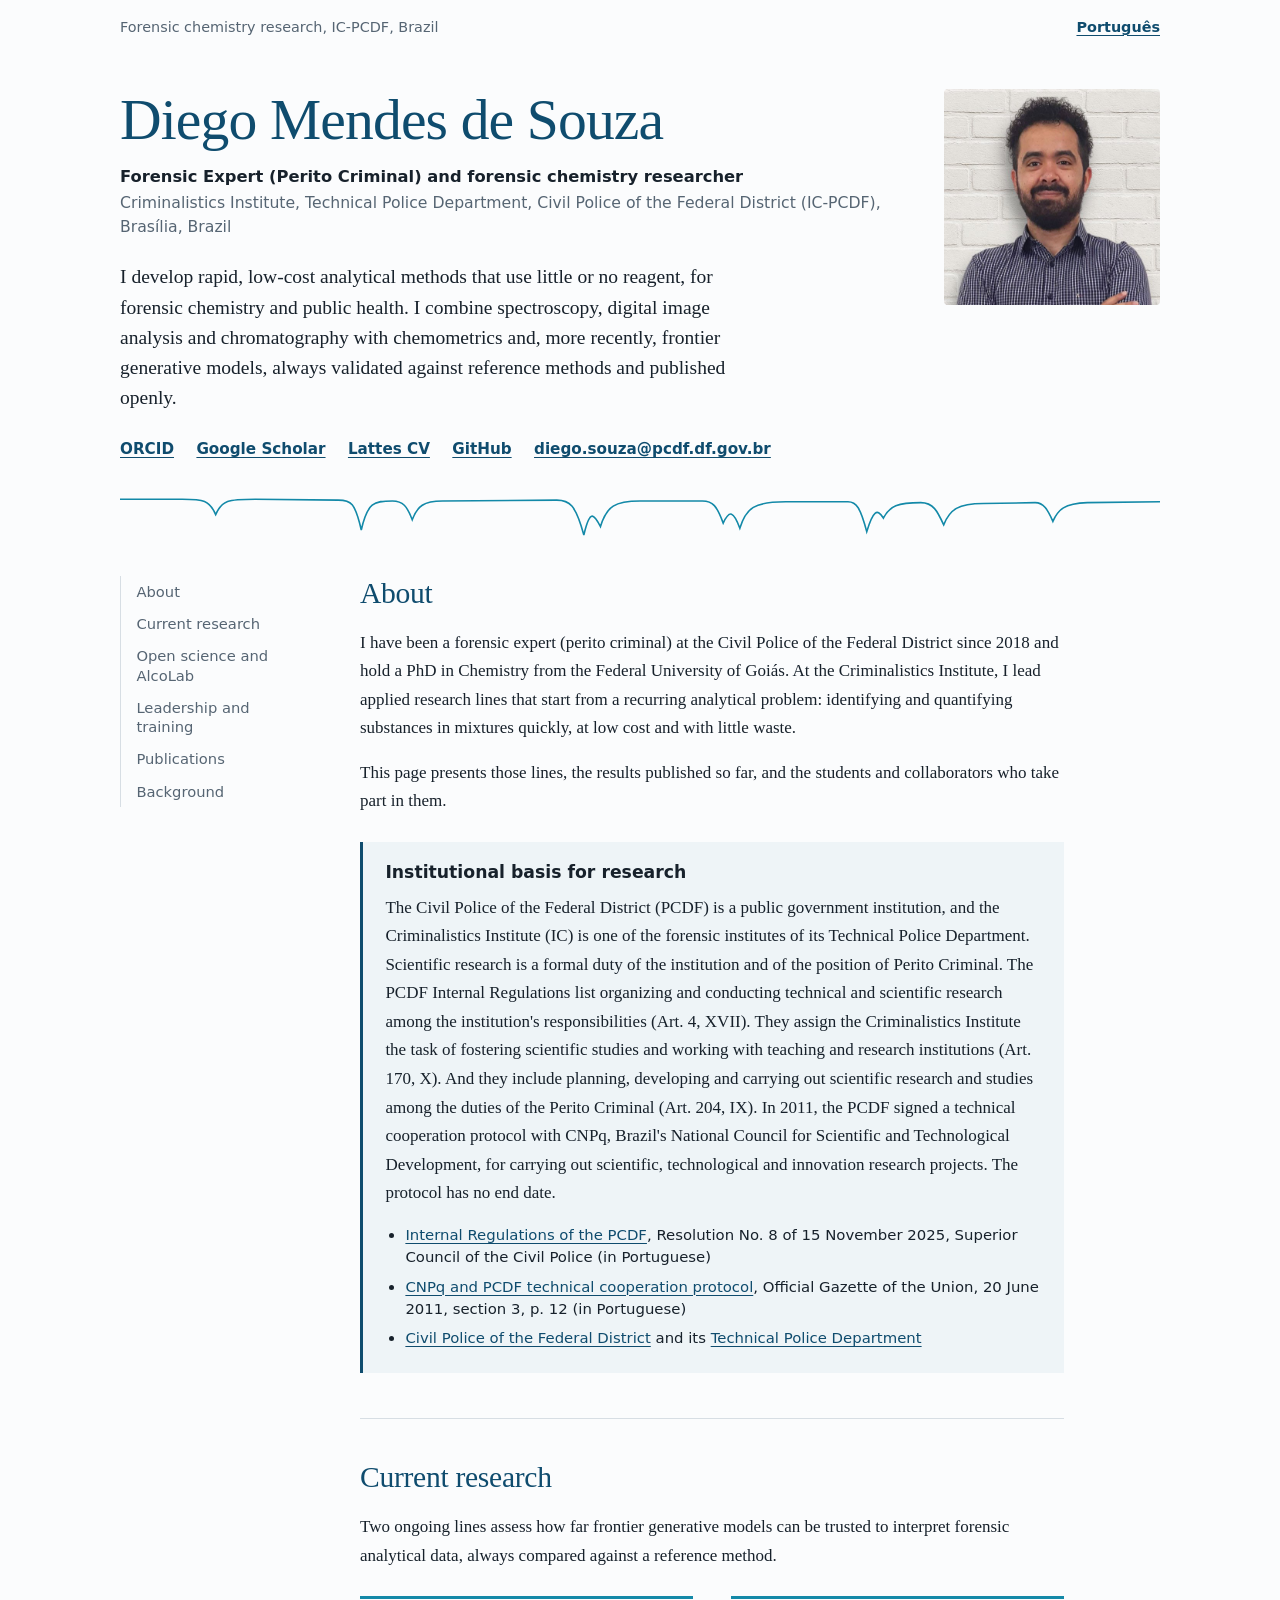
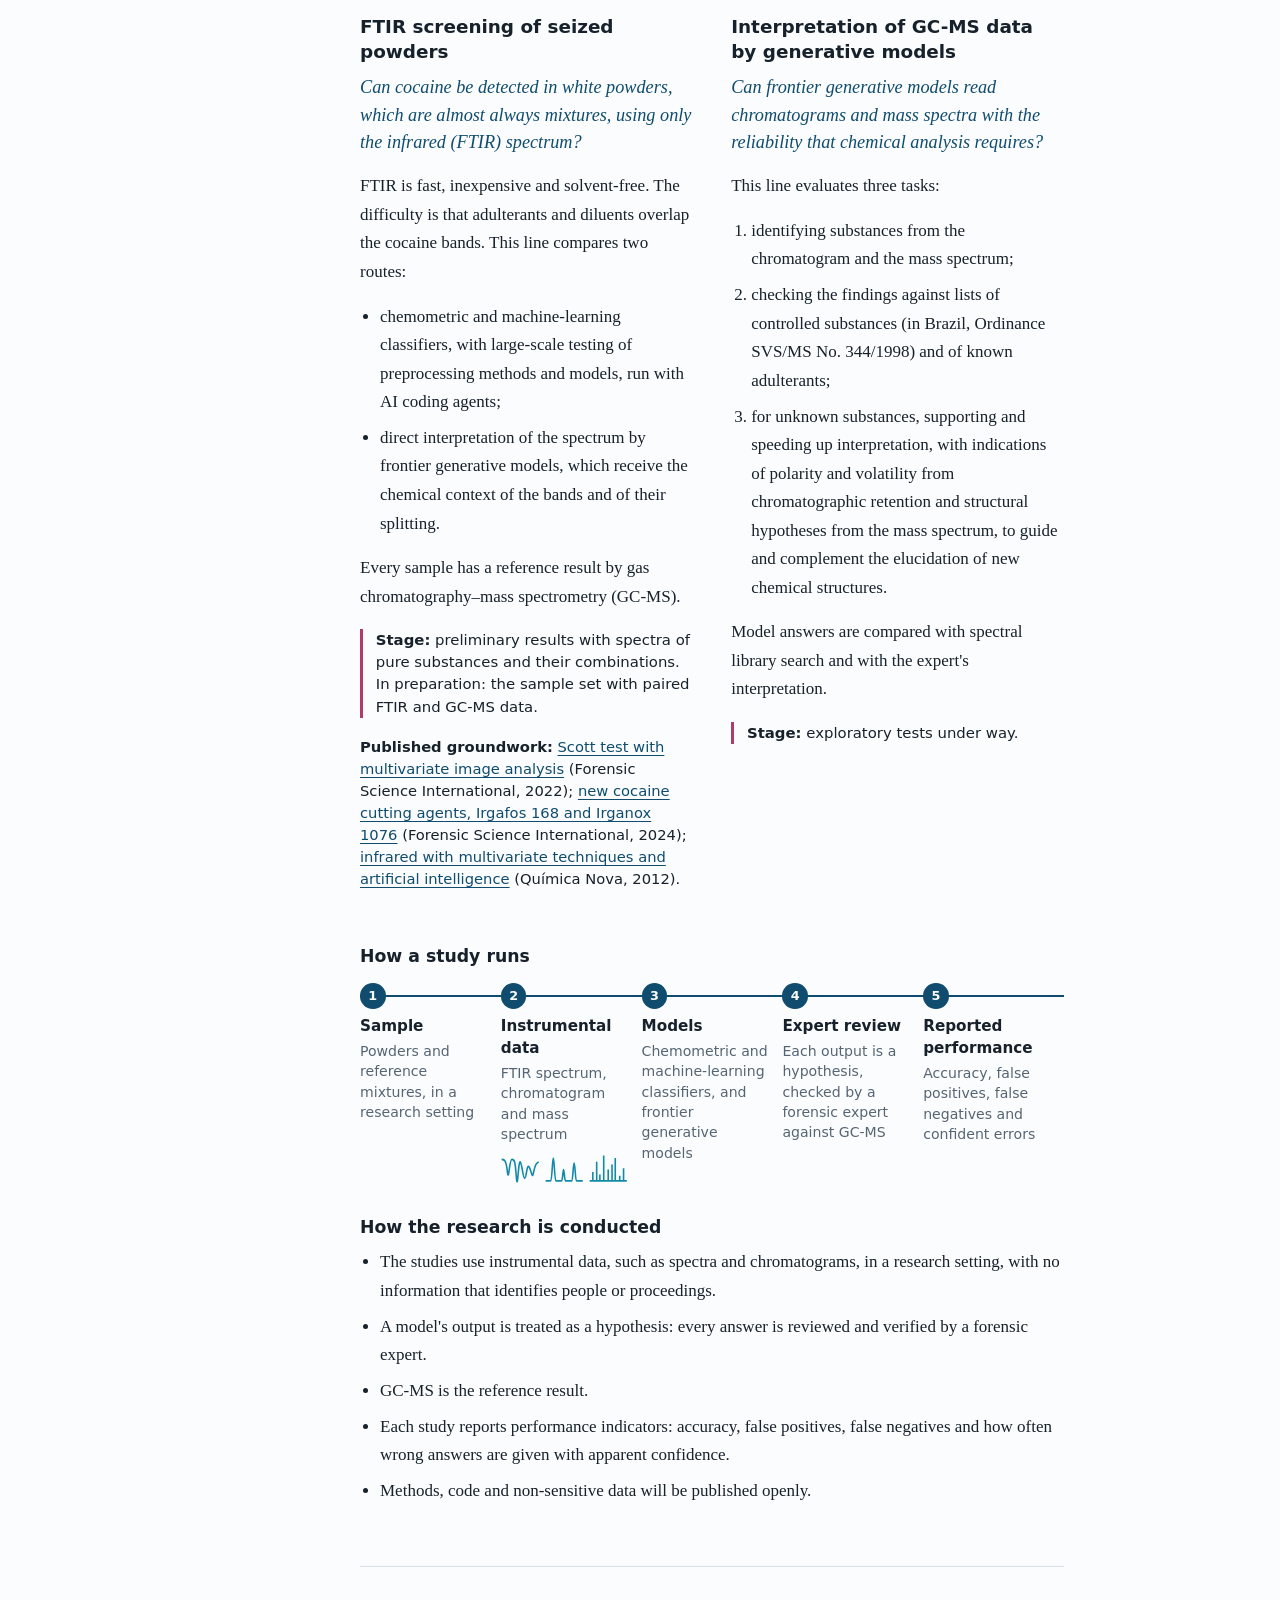
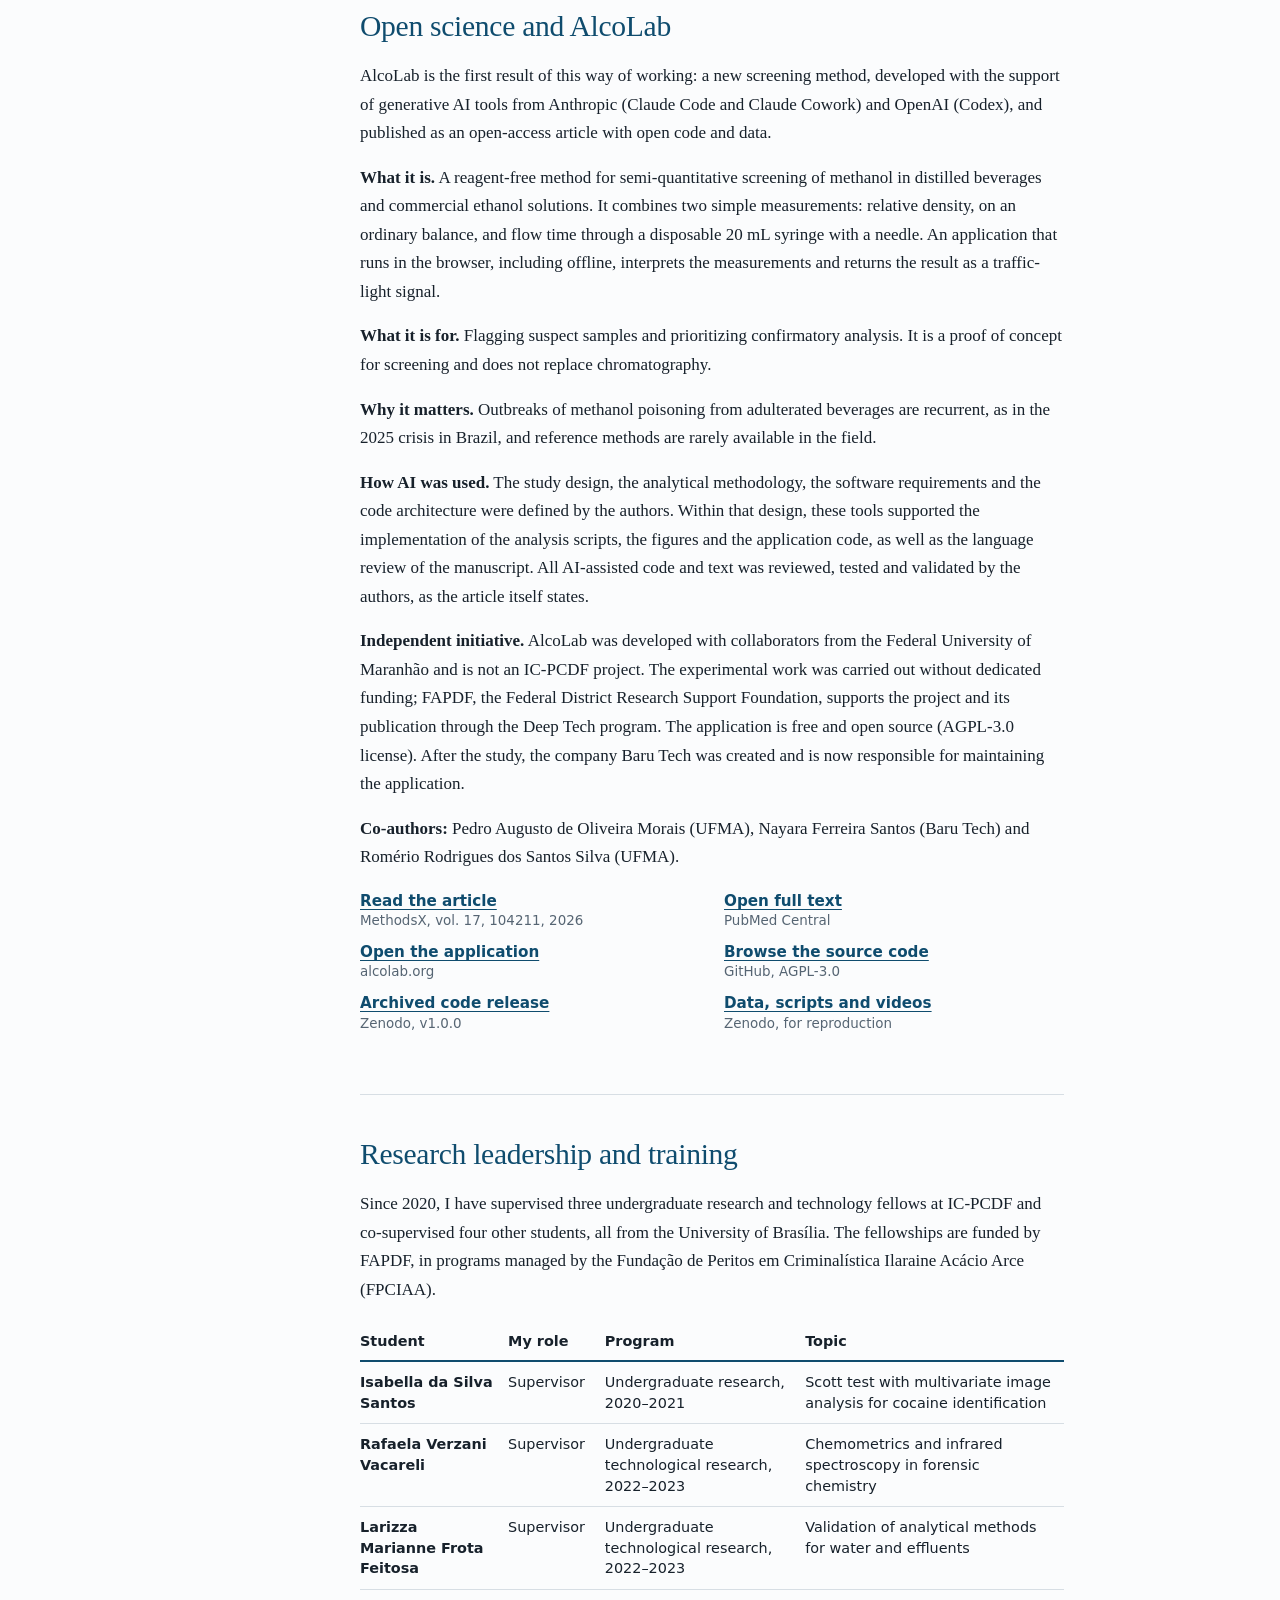
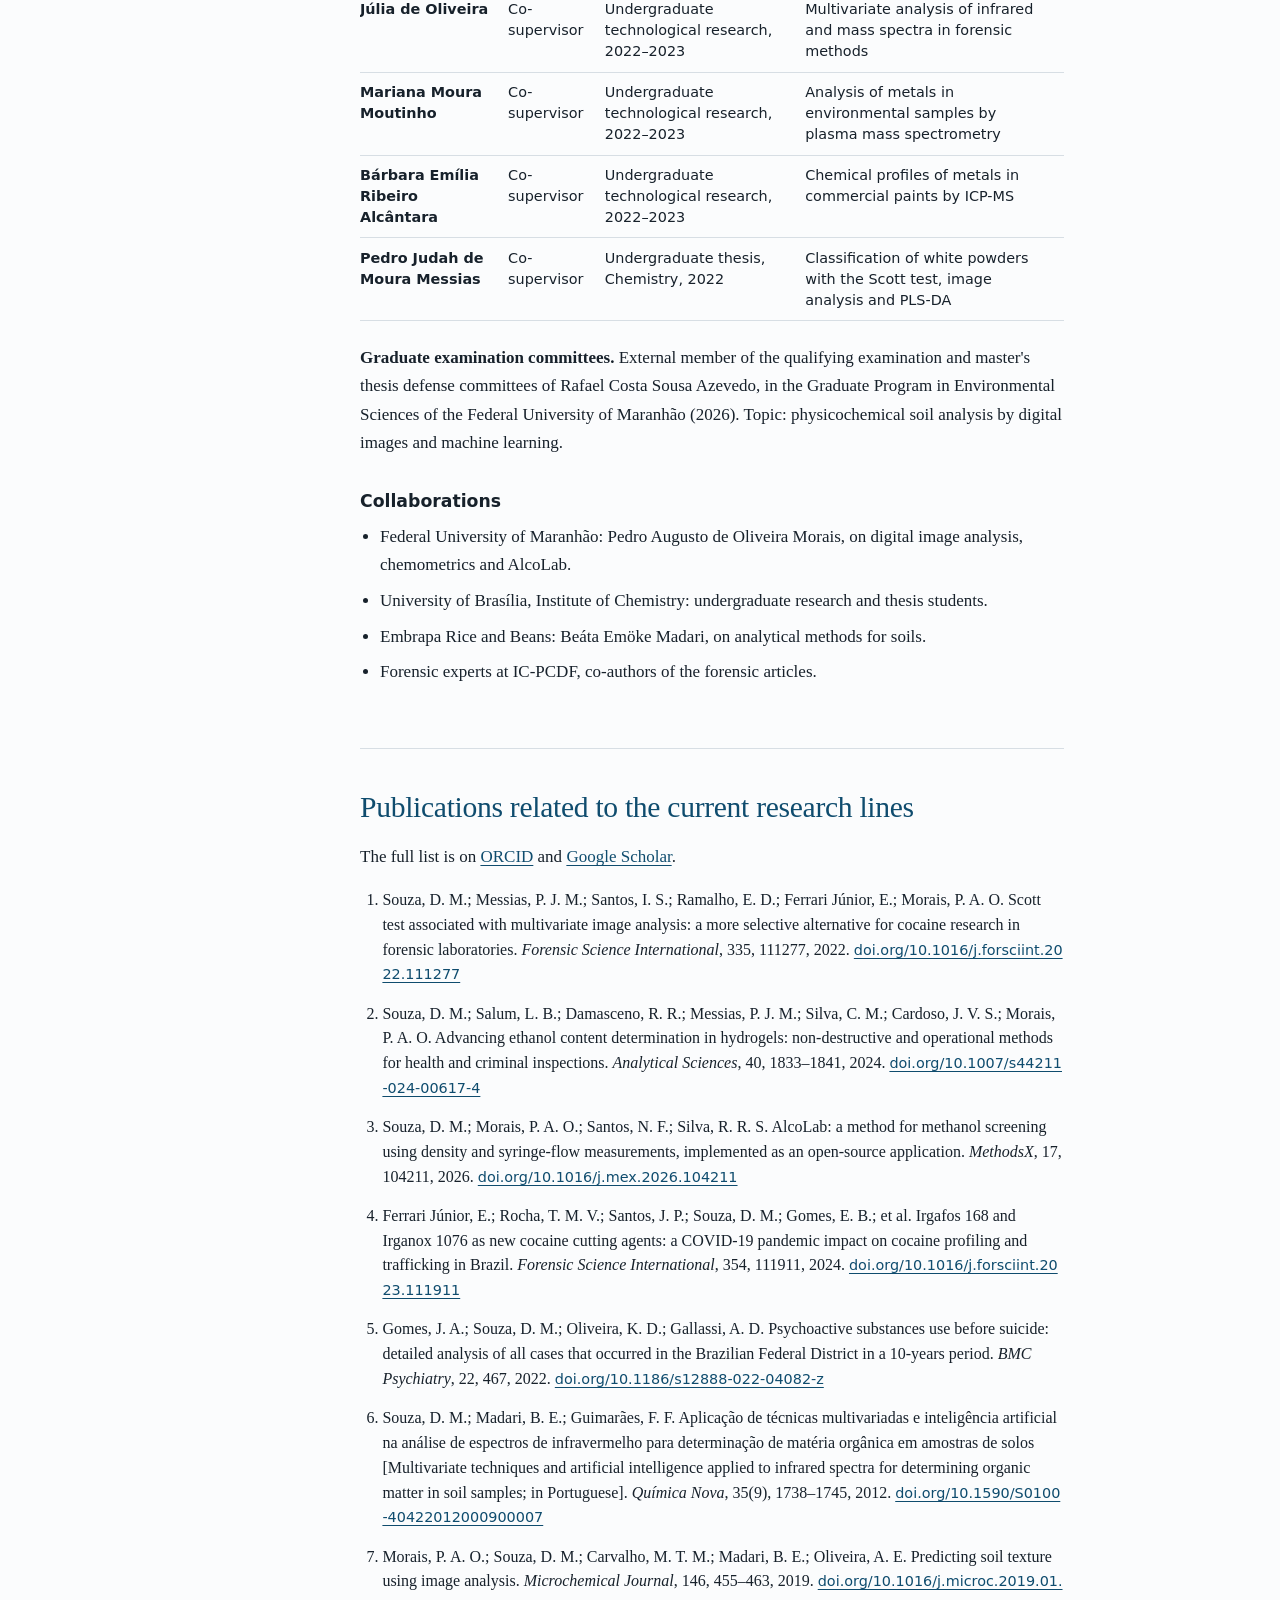
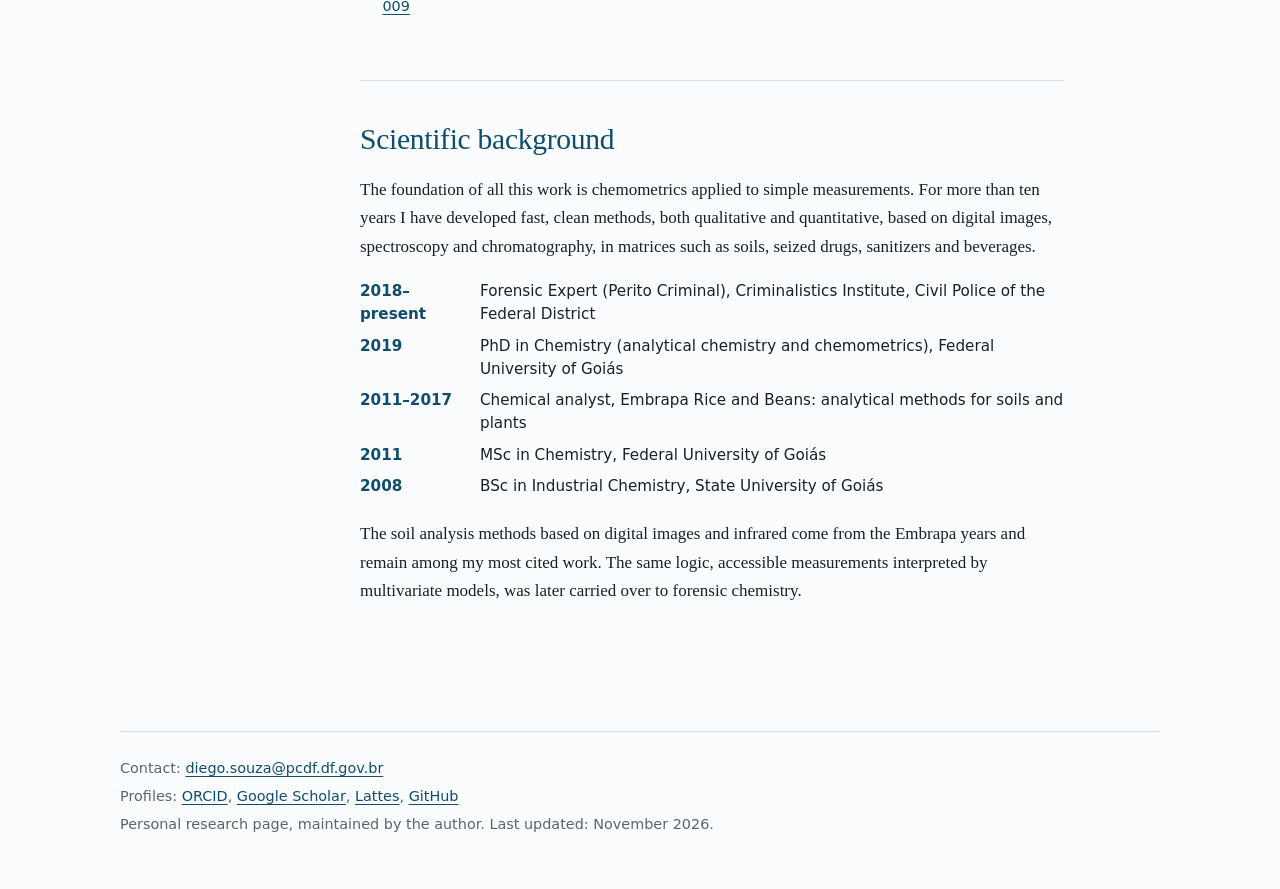
==== index.html @ adc99847 "Fix portrait sizing, mobile table and nav; refine wording" ====
<!doctype html>
<html lang="en">
<head>
<meta charset="utf-8">
<meta name="viewport" content="width=device-width, initial-scale=1">
<title>Diego Mendes de Souza | Forensic chemistry, chemometrics and generative AI</title>
<meta name="description" content="Research on rapid, low-cost analytical methods for forensic chemistry and public health, combining spectroscopy, chemometrics and generative models, at the Criminalistics Institute of the Civil Police of the Federal District, Brazil.">
<meta name="author" content="Diego Mendes de Souza">
<link rel="canonical" href="https://diegoanapolis.github.io/">
<link rel="alternate" hreflang="en" href="https://diegoanapolis.github.io/">
<link rel="alternate" hreflang="pt-BR" href="https://diegoanapolis.github.io/pt.html">
<meta property="og:type" content="profile">
<meta property="og:title" content="Diego Mendes de Souza | Forensic chemistry, chemometrics and generative AI">
<meta property="og:description" content="Rapid, low-cost analytical methods for forensic chemistry and public health, with spectroscopy, chemometrics and generative models.">
<meta property="og:url" content="https://diegoanapolis.github.io/">
<meta property="og:image" content="https://diegoanapolis.github.io/diego-mendes-de-souza.jpg">
<link rel="icon" href="data:image/svg+xml,%3Csvg xmlns='http://www.w3.org/2000/svg' viewBox='0 0 32 32'%3E%3Crect width='32' height='32' rx='6' fill='%230f4c6e'/%3E%3Cpath d='M4 22h6l3-13 4 17 3-9 2 5h6' fill='none' stroke='%23fff' stroke-width='2.4' stroke-linejoin='round' stroke-linecap='round'/%3E%3C/svg%3E">
<link rel="stylesheet" href="style.css">
<script type="application/ld+json">
{"@context":"https://schema.org","@type":"Person","name":"Diego Mendes de Souza","jobTitle":"Forensic Expert (Perito Criminal)","description":"Forensic chemistry researcher working on rapid analytical methods, chemometrics and generative AI.","url":"https://diegoanapolis.github.io/","image":"https://diegoanapolis.github.io/diego-mendes-de-souza.jpg","email":"mailto:diego.souza@pcdf.df.gov.br","affiliation":{"@type":"GovernmentOrganization","name":"Instituto de Criminalística, Polícia Civil do Distrito Federal (IC-PCDF)","url":"https://www.pcdf.df.gov.br"},"alumniOf":{"@type":"CollegeOrUniversity","name":"Universidade Federal de Goiás"},"knowsAbout":["Forensic chemistry","Chemometrics","FTIR spectroscopy","GC-MS","Machine learning","Seized drug analysis"],"sameAs":["https://orcid.org/0000-0002-3634-971X","https://scholar.google.com/citations?user=AadFvX4AAAAJ","http://lattes.cnpq.br/0770100573786119","https://github.com/diegoanapolis"]}
</script>
</head>
<body>
<a class="skip" href="#about">Skip to content</a>
<div class="shell">

<div class="bar">
  <span>Forensic chemistry research, IC-PCDF, Brazil</span>
  <a href="pt.html" lang="pt-BR" hreflang="pt-BR">Português</a>
</div>

<header class="hero">
  <div>
    <h1>Diego Mendes de Souza</h1>
    <p class="role">Forensic Expert (Perito Criminal) and forensic chemistry researcher</p>
    <p class="affil">Criminalistics Institute, Technical Police Department, Civil Police of the Federal District (IC-PCDF), Brasília, Brazil</p>
    <p class="lead">I develop rapid, low-cost analytical methods that use little or no reagent, for forensic chemistry and public health. I combine spectroscopy, digital image analysis and chromatography with chemometrics and, more recently, frontier generative models, always validated against reference methods and published openly.</p>
    <ul class="profiles">
      <li><a rel="me" href="https://orcid.org/0000-0002-3634-971X">ORCID</a></li>
      <li><a rel="me" href="https://scholar.google.com/citations?user=AadFvX4AAAAJ">Google Scholar</a></li>
      <li><a rel="me" href="http://lattes.cnpq.br/0770100573786119">Lattes CV</a></li>
      <li><a rel="me" href="https://github.com/diegoanapolis">GitHub</a></li>
      <li><a href="mailto:diego.souza@pcdf.df.gov.br">diego.souza@pcdf.df.gov.br</a></li>
    </ul>
  </div>
  <div class="photo"><img class="portrait" src="diego-mendes-de-souza.jpg" width="560" height="560" alt="Portrait of Diego Mendes de Souza"></div>
</header>

<svg class="trace" viewBox="0 0 1000 60" preserveAspectRatio="none" aria-hidden="true"><path d="M0 12 L60 12 C80 12 86 13 92 30 C98 13 104 12 130 12 L210 13 C222 13 226 16 232 48 C238 16 244 14 262 14 C272 14 276 20 281 36 C286 20 292 14 310 14 L420 13 C432 13 438 18 446 54 C452 22 456 30 462 44 C468 20 476 14 500 14 L560 14 C570 14 574 20 580 40 C586 24 590 26 596 46 C602 22 610 15 640 15 L700 15 C708 15 712 22 718 50 C724 26 728 22 734 34 C740 20 748 16 770 16 C782 16 786 26 792 42 C798 24 806 17 830 17 L880 16 C888 16 892 24 897 38 C902 24 908 17 930 16 L1000 15" fill="none" stroke="currentColor" stroke-width="1.6" vector-effect="non-scaling-stroke"/></svg>

<div class="layout">
<nav class="toc" aria-label="Sections">
  <ul>
    <li><a href="#about">About</a></li>
    <li><a href="#research">Current research</a></li>
    <li><a href="#alcolab">Open science and AlcoLab</a></li>
    <li><a href="#training">Leadership and training</a></li>
    <li><a href="#publications">Publications</a></li>
    <li><a href="#background">Background</a></li>
  </ul>
</nav>

<main>

<section id="about">
  <h2>About</h2>
  <p>I have been a forensic expert (perito criminal) at the Civil Police of the Federal District since 2018 and hold a PhD in Chemistry from the Federal University of Goiás. At the Criminalistics Institute, I lead applied research lines that start from a recurring analytical problem: identifying and quantifying substances in mixtures quickly, at low cost and with little waste.</p>
  <p>This page presents those lines, the results published so far, and the students and collaborators who take part in them.</p>

  <aside class="basis">
    <h3>Institutional basis for research</h3>
    <p>The Civil Police of the Federal District (PCDF) is a public government institution, and the Criminalistics Institute (IC) is one of the forensic institutes of its Technical Police Department. Scientific research is a formal duty of the institution and of the position of Perito Criminal. The PCDF Internal Regulations list organizing and conducting technical and scientific research among the institution's responsibilities (Art. 4, XVII). They assign the Criminalistics Institute the task of fostering scientific studies and working with teaching and research institutions (Art. 170, X). And they include planning, developing and carrying out scientific research and studies among the duties of the Perito Criminal (Art. 204, IX). In 2011, the PCDF signed a technical cooperation protocol with CNPq, Brazil's National Council for Scientific and Technological Development, for carrying out scientific, technological and innovation research projects. The protocol has no end date.</p>
    <ul>
      <li><a href="https://www.sinj.df.gov.br/sinj/Norma/dbe1096798f04ffcbefd5ec1b3cc1e87/pcdf_cspc_res_8_2025.html">Internal Regulations of the PCDF</a>, Resolution No. 8 of 15 November 2025, Superior Council of the Civil Police (in Portuguese)</li>
      <li><a href="https://www.gov.br/mme/pt-br/arquivos/do-20-06-2011-s3.pdf#page=12">CNPq and PCDF technical cooperation protocol</a>, Official Gazette of the Union, 20 June 2011, section 3, p. 12 (in Portuguese)</li>
      <li><a href="https://www.pcdf.df.gov.br">Civil Police of the Federal District</a> and its <a href="https://www.pcdf.df.gov.br/unidades-policiais/policia-tecnica/index.html">Technical Police Department</a></li>
    </ul>
  </aside>
</section>

<section id="research">
  <h2>Current research</h2>
  <p>Two ongoing lines assess how far frontier generative models can be trusted to interpret forensic analytical data, always compared against a reference method.</p>

  <div class="lines">
    <article class="line">
      <h3>FTIR screening of seized powders</h3>
      <p class="question">Can cocaine be detected in white powders, which are almost always mixtures, using only the infrared (FTIR) spectrum?</p>
      <p>FTIR is fast, inexpensive and solvent-free. The difficulty is that adulterants and diluents overlap the cocaine bands. This line compares two routes:</p>
      <ul>
        <li>chemometric and machine-learning classifiers, with large-scale testing of preprocessing methods and models, run with AI coding agents;</li>
        <li>direct interpretation of the spectrum by frontier generative models, which receive the chemical context of the bands and of their splitting.</li>
      </ul>
      <p>Every sample has a reference result by gas chromatography–mass spectrometry (GC-MS).</p>
      <p class="stage"><strong>Stage:</strong> preliminary results with spectra of pure substances and their combinations. In preparation: the sample set with paired FTIR and GC-MS data.</p>
      <p class="refs"><strong>Published groundwork:</strong> <a href="https://doi.org/10.1016/j.forsciint.2022.111277">Scott test with multivariate image analysis</a> (Forensic Science International, 2022); <a href="https://doi.org/10.1016/j.forsciint.2023.111911">new cocaine cutting agents, Irgafos 168 and Irganox 1076</a> (Forensic Science International, 2024); <a href="https://doi.org/10.1590/S0100-40422012000900007">infrared with multivariate techniques and artificial intelligence</a> (Química Nova, 2012).</p>
    </article>

    <article class="line">
      <h3>Interpretation of GC-MS data by generative models</h3>
      <p class="question">Can frontier generative models read chromatograms and mass spectra with the reliability that chemical analysis requires?</p>
      <p>This line evaluates three tasks:</p>
      <ol>
        <li>identifying substances from the chromatogram and the mass spectrum;</li>
        <li>checking the findings against lists of controlled substances (in Brazil, Ordinance SVS/MS No. 344/1998) and of known adulterants;</li>
        <li>for unknown substances, supporting and speeding up interpretation, with indications of polarity and volatility from chromatographic retention and structural hypotheses from the mass spectrum, to guide and complement the elucidation of new chemical structures.</li>
      </ol>
      <p>Model answers are compared with spectral library search and with the expert's interpretation.</p>
      <p class="stage"><strong>Stage:</strong> exploratory tests under way.</p>
    </article>
  </div>

  <figure>
    <figcaption>How a study runs</figcaption>
    <ol class="flow">
      <li><b>Sample</b><span>Powders and reference mixtures, in a research setting</span></li>
      <li><b>Instrumental data</b><span>FTIR spectrum, chromatogram and mass spectrum</span>
        <div class="plots" aria-hidden="true">
          <svg viewBox="0 0 120 48" preserveAspectRatio="none"><path d="M2 10 C12 10 16 12 20 30 S26 10 34 10 S44 12 48 38 S54 12 60 14 S68 40 74 40 S80 16 88 22 S96 44 102 30 S112 16 118 14" fill="none" stroke="currentColor" stroke-width="1.6" vector-effect="non-scaling-stroke"/></svg>
          <svg viewBox="0 0 120 48" preserveAspectRatio="none"><path d="M2 44 L18 44 C22 44 23 8 26 8 C29 8 30 44 34 44 L52 44 C55 44 56 26 58 26 C60 26 61 44 64 44 L84 44 C87 44 88 16 91 16 C94 16 95 44 98 44 L118 44" fill="none" stroke="currentColor" stroke-width="1.6" vector-effect="non-scaling-stroke"/></svg>
          <svg viewBox="0 0 120 48" preserveAspectRatio="none"><path d="M2 44 H118 M12 44 V30 M24 44 V14 M34 44 V34 M46 44 V4 M60 44 V26 M72 44 V18 M82 44 V8 M96 44 V36 M108 44 V24" fill="none" stroke="currentColor" stroke-width="1.6" vector-effect="non-scaling-stroke"/></svg>
        </div>
      </li>
      <li><b>Models</b><span>Chemometric and machine-learning classifiers, and frontier generative models</span></li>
      <li><b>Expert review</b><span>Each output is a hypothesis, checked by a forensic expert against GC-MS</span></li>
      <li><b>Reported performance</b><span>Accuracy, false positives, false negatives and confident errors</span></li>
    </ol>
  </figure>

  <h3>How the research is conducted</h3>
  <ul>
    <li>The studies use instrumental data, such as spectra and chromatograms, in a research setting, with no information that identifies people or proceedings.</li>
    <li>A model's output is treated as a hypothesis: every answer is reviewed and verified by a forensic expert.</li>
    <li>GC-MS is the reference result.</li>
    <li>Each study reports performance indicators: accuracy, false positives, false negatives and how often wrong answers are given with apparent confidence.</li>
    <li>Methods, code and non-sensitive data will be published openly.</li>
  </ul>
</section>

<section id="alcolab">
  <h2>Open science and AlcoLab</h2>
  <p>AlcoLab is the first result of this way of working: a new screening method, developed with the support of generative AI tools from Anthropic (Claude Code and Claude Cowork) and OpenAI (Codex), and published as an open-access article with open code and data.</p>
  <p><strong>What it is.</strong> A reagent-free method for semi-quantitative screening of methanol in distilled beverages and commercial ethanol solutions. It combines two simple measurements: relative density, on an ordinary balance, and flow time through a disposable 20 mL syringe with a needle. An application that runs in the browser, including offline, interprets the measurements and returns the result as a traffic-light signal.</p>
  <p><strong>What it is for.</strong> Flagging suspect samples and prioritizing confirmatory analysis. It is a proof of concept for screening and does not replace chromatography.</p>
  <p><strong>Why it matters.</strong> Outbreaks of methanol poisoning from adulterated beverages are recurrent, as in the 2025 crisis in Brazil, and reference methods are rarely available in the field.</p>
  <p><strong>How AI was used.</strong> The study design, the analytical methodology, the software requirements and the code architecture were defined by the authors. Within that design, these tools supported the implementation of the analysis scripts, the figures and the application code, as well as the language review of the manuscript. All AI-assisted code and text was reviewed, tested and validated by the authors, as the article itself states.</p>
  <p><strong>Independent initiative.</strong> AlcoLab was developed with collaborators from the Federal University of Maranhão and is not an IC-PCDF project. The experimental work was carried out without dedicated funding; FAPDF, the Federal District Research Support Foundation, supports the project and its publication through the Deep Tech program. The application is free and open source (AGPL-3.0 license). After the study, the company Baru Tech was created and is now responsible for maintaining the application.</p>
  <p><strong>Co-authors:</strong> Pedro Augusto de Oliveira Morais (UFMA), Nayara Ferreira Santos (Baru Tech) and Romério Rodrigues dos Santos Silva (UFMA).</p>
  <ul class="links">
    <li><a href="https://doi.org/10.1016/j.mex.2026.104211">Read the article</a><small>MethodsX, vol. 17, 104211, 2026</small></li>
    <li><a href="https://pmc.ncbi.nlm.nih.gov/articles/PMC13735008/">Open full text</a><small>PubMed Central</small></li>
    <li><a href="https://alcolab.org">Open the application</a><small>alcolab.org</small></li>
    <li><a href="https://github.com/diegoanapolis/alcolab">Browse the source code</a><small>GitHub, AGPL-3.0</small></li>
    <li><a href="https://doi.org/10.5281/zenodo.20573733">Archived code release</a><small>Zenodo, v1.0.0</small></li>
    <li><a href="https://doi.org/10.5281/zenodo.20574038">Data, scripts and videos</a><small>Zenodo, for reproduction</small></li>
  </ul>
</section>

<section id="training">
  <h2>Research leadership and training</h2>
  <p>Since 2020, I have supervised three undergraduate research and technology fellows at IC-PCDF and co-supervised four other students, all from the University of Brasília. The fellowships are funded by FAPDF, in programs managed by the Fundação de Peritos em Criminalística Ilaraine Acácio Arce (FPCIAA).</p>
  <div class="scroll">
  <table>
    <thead><tr><th>Student</th><th>My role</th><th>Program</th><th>Topic</th></tr></thead>
    <tbody>
      <tr><td>Isabella da Silva Santos</td><td>Supervisor</td><td>Undergraduate research, 2020–2021</td><td>Scott test with multivariate image analysis for cocaine identification</td></tr>
      <tr><td>Rafaela Verzani Vacareli</td><td>Supervisor</td><td>Undergraduate technological research, 2022–2023</td><td>Chemometrics and infrared spectroscopy in forensic chemistry</td></tr>
      <tr><td>Larizza Marianne Frota Feitosa</td><td>Supervisor</td><td>Undergraduate technological research, 2022–2023</td><td>Validation of analytical methods for water and effluents</td></tr>
      <tr><td>Júlia de Oliveira</td><td>Co-supervisor</td><td>Undergraduate technological research, 2022–2023</td><td>Multivariate analysis of infrared and mass spectra in forensic methods</td></tr>
      <tr><td>Mariana Moura Moutinho</td><td>Co-supervisor</td><td>Undergraduate technological research, 2022–2023</td><td>Analysis of metals in environmental samples by plasma mass spectrometry</td></tr>
      <tr><td>Bárbara Emília Ribeiro Alcântara</td><td>Co-supervisor</td><td>Undergraduate technological research, 2022–2023</td><td>Chemical profiles of metals in commercial paints by ICP-MS</td></tr>
      <tr><td>Pedro Judah de Moura Messias</td><td>Co-supervisor</td><td>Undergraduate thesis, Chemistry, 2022</td><td>Classification of white powders with the Scott test, image analysis and PLS-DA</td></tr>
    </tbody>
  </table>
  </div>
  <p><strong>Graduate examination committees.</strong> External member of the qualifying examination and master's thesis defense committees of Rafael Costa Sousa Azevedo, in the Graduate Program in Environmental Sciences of the Federal University of Maranhão (2026). Topic: physicochemical soil analysis by digital images and machine learning.</p>
  <h3>Collaborations</h3>
  <ul>
    <li>Federal University of Maranhão: Pedro Augusto de Oliveira Morais, on digital image analysis, chemometrics and AlcoLab.</li>
    <li>University of Brasília, Institute of Chemistry: undergraduate research and thesis students.</li>
    <li>Embrapa Rice and Beans: Beáta Emöke Madari, on analytical methods for soils.</li>
    <li>Forensic experts at IC-PCDF, co-authors of the forensic articles.</li>
  </ul>
</section>

<section id="publications">
  <h2>Publications related to the current research lines</h2>
  <p>The full list is on <a href="https://orcid.org/0000-0002-3634-971X">ORCID</a> and <a href="https://scholar.google.com/citations?user=AadFvX4AAAAJ">Google Scholar</a>.</p>
  <ol class="pubs">
    <li>Souza, D. M.; Messias, P. J. M.; Santos, I. S.; Ramalho, E. D.; Ferrari Júnior, E.; Morais, P. A. O. Scott test associated with multivariate image analysis: a more selective alternative for cocaine research in forensic laboratories. <i>Forensic Science International</i>, 335, 111277, 2022. <a href="https://doi.org/10.1016/j.forsciint.2022.111277">doi.org/10.1016/j.forsciint.2022.111277</a></li>
    <li>Souza, D. M.; Salum, L. B.; Damasceno, R. R.; Messias, P. J. M.; Silva, C. M.; Cardoso, J. V. S.; Morais, P. A. O. Advancing ethanol content determination in hydrogels: non-destructive and operational methods for health and criminal inspections. <i>Analytical Sciences</i>, 40, 1833–1841, 2024. <a href="https://doi.org/10.1007/s44211-024-00617-4">doi.org/10.1007/s44211-024-00617-4</a></li>
    <li>Souza, D. M.; Morais, P. A. O.; Santos, N. F.; Silva, R. R. S. AlcoLab: a method for methanol screening using density and syringe-flow measurements, implemented as an open-source application. <i>MethodsX</i>, 17, 104211, 2026. <a href="https://doi.org/10.1016/j.mex.2026.104211">doi.org/10.1016/j.mex.2026.104211</a></li>
    <li>Ferrari Júnior, E.; Rocha, T. M. V.; Santos, J. P.; Souza, D. M.; Gomes, E. B.; et al. Irgafos 168 and Irganox 1076 as new cocaine cutting agents: a COVID-19 pandemic impact on cocaine profiling and trafficking in Brazil. <i>Forensic Science International</i>, 354, 111911, 2024. <a href="https://doi.org/10.1016/j.forsciint.2023.111911">doi.org/10.1016/j.forsciint.2023.111911</a></li>
    <li>Gomes, J. A.; Souza, D. M.; Oliveira, K. D.; Gallassi, A. D. Psychoactive substances use before suicide: detailed analysis of all cases that occurred in the Brazilian Federal District in a 10-years period. <i>BMC Psychiatry</i>, 22, 467, 2022. <a href="https://doi.org/10.1186/s12888-022-04082-z">doi.org/10.1186/s12888-022-04082-z</a></li>
    <li>Souza, D. M.; Madari, B. E.; Guimarães, F. F. Aplicação de técnicas multivariadas e inteligência artificial na análise de espectros de infravermelho para determinação de matéria orgânica em amostras de solos [Multivariate techniques and artificial intelligence applied to infrared spectra for determining organic matter in soil samples; in Portuguese]. <i>Química Nova</i>, 35(9), 1738–1745, 2012. <a href="https://doi.org/10.1590/S0100-40422012000900007">doi.org/10.1590/S0100-40422012000900007</a></li>
    <li>Morais, P. A. O.; Souza, D. M.; Carvalho, M. T. M.; Madari, B. E.; Oliveira, A. E. Predicting soil texture using image analysis. <i>Microchemical Journal</i>, 146, 455–463, 2019. <a href="https://doi.org/10.1016/j.microc.2019.01.009">doi.org/10.1016/j.microc.2019.01.009</a></li>
  </ol>
</section>

<section id="background">
  <h2>Scientific background</h2>
  <p>The foundation of all this work is chemometrics applied to simple measurements. For more than ten years I have developed fast, clean methods, both qualitative and quantitative, based on digital images, spectroscopy and chromatography, in matrices such as soils, seized drugs, sanitizers and beverages.</p>
  <dl class="path">
    <dt>2018–present</dt><dd>Forensic Expert (Perito Criminal), Criminalistics Institute, Civil Police of the Federal District</dd>
    <dt>2019</dt><dd>PhD in Chemistry (analytical chemistry and chemometrics), Federal University of Goiás</dd>
    <dt>2011–2017</dt><dd>Chemical analyst, Embrapa Rice and Beans: analytical methods for soils and plants</dd>
    <dt>2011</dt><dd>MSc in Chemistry, Federal University of Goiás</dd>
    <dt>2008</dt><dd>BSc in Industrial Chemistry, State University of Goiás</dd>
  </dl>
  <p>The soil analysis methods based on digital images and infrared come from the Embrapa years and remain among my most cited work. The same logic, accessible measurements interpreted by multivariate models, was later carried over to forensic chemistry.</p>
</section>

</main>
</div>

<footer>
  <p>Contact: <a href="mailto:diego.souza@pcdf.df.gov.br">diego.souza@pcdf.df.gov.br</a></p>
  <p>Profiles: <a href="https://orcid.org/0000-0002-3634-971X">ORCID</a>, <a href="https://scholar.google.com/citations?user=AadFvX4AAAAJ">Google Scholar</a>, <a href="http://lattes.cnpq.br/0770100573786119">Lattes</a>, <a href="https://github.com/diegoanapolis">GitHub</a></p>
  <p>Personal research page, maintained by the author. Last updated: November 2026.</p>
</footer>

</div>
</body>
</html>
---- style.css ----
/* Research page of Diego Mendes de Souza. Plain CSS, no external requests. */
:root{
  --paper:#fbfcfd; --ink:#17212b; --muted:#566573; --rule:#d7dee4;
  --prussian:#0f4c6e; --scott:#1389a8; --reagent:#b03a69; --tint:#eef4f7;
  --serif:"Iowan Old Style","Palatino Linotype",Palatino,"Book Antiqua",Georgia,serif;
  --sans:"Segoe UI",system-ui,-apple-system,"Helvetica Neue",Arial,sans-serif;
}
@media (prefers-color-scheme:dark){
  :root{--paper:#0f1a22; --ink:#e6edf2; --muted:#a3b3bf; --rule:#2b3b47;
        --prussian:#8fcbe8; --scott:#55bcd8; --reagent:#e891b5; --tint:#162630}
}
*{box-sizing:border-box}
html{scroll-behavior:smooth;-webkit-text-size-adjust:100%;scroll-padding-top:1.5rem}
@media (prefers-reduced-motion:reduce){html{scroll-behavior:auto}}
body{margin:0;background:var(--paper);color:var(--ink);font:1.0625rem/1.68 var(--serif);text-rendering:optimizeLegibility}
img,svg{max-width:100%}
a{color:var(--prussian);text-underline-offset:.18em;text-decoration-thickness:.06em}
a:hover{color:var(--scott)}
:focus-visible{outline:2px solid var(--scott);outline-offset:3px;border-radius:2px}
.skip{position:absolute;left:-999rem}
.skip:focus{left:1rem;top:1rem;z-index:20;background:var(--paper);padding:.5rem .8rem}
.shell{max-width:68rem;margin:0 auto;padding:0 1.5rem}

/* top bar */
.bar{display:flex;justify-content:space-between;align-items:baseline;gap:1rem;padding:1.1rem 0;font:500 .9rem/1.3 var(--sans);color:var(--muted)}
.bar a{font-weight:600}

/* hero */
.hero{display:grid;grid-template-columns:minmax(0,1fr) 13.5rem;gap:3rem;align-items:start;padding:2.2rem 0 1.4rem}
.hero h1{font:400 clamp(2.3rem,5.2vw,3.6rem)/1.06 var(--serif);letter-spacing:-.015em;margin:0 0 .9rem;color:var(--prussian)}
.role{font:600 1.02rem/1.45 var(--sans);margin:0}
.affil{font:400 .98rem/1.5 var(--sans);color:var(--muted);margin:.2rem 0 0}
.lead{font-size:1.22rem;line-height:1.55;margin:1.5rem 0 0;max-width:38rem}
.portrait{width:100%;height:auto;aspect-ratio:1;object-fit:cover;border-radius:4px;display:block}
.profiles{list-style:none;display:flex;flex-wrap:wrap;gap:.45rem 1.4rem;padding:0;margin:1.6rem 0 0;font:600 .95rem/1.4 var(--sans)}
.profiles li{margin:0}
.trace{display:block;width:100%;height:3.2rem;color:var(--scott);margin:.4rem 0 0}

/* layout */
.layout{display:grid;grid-template-columns:11.5rem minmax(0,44rem);gap:3.5rem;padding:2.2rem 0 4rem}
.toc{position:sticky;top:1.5rem;align-self:start;font:500 .92rem/1.35 var(--sans)}
.toc ul{list-style:none;margin:0;padding:0;border-left:1px solid var(--rule)}
.toc li{margin:0}
.toc a{display:block;padding:.38rem 0 .38rem .9rem;margin-left:-1px;border-left:2px solid transparent;text-decoration:none;color:var(--muted)}
.toc a:hover{color:var(--prussian);border-left-color:var(--scott)}

section{padding:0 0 2.8rem}
section + section{border-top:1px solid var(--rule);padding-top:2.6rem}
h2{font:400 1.85rem/1.2 var(--serif);color:var(--prussian);margin:0 0 1.1rem;letter-spacing:-.01em}
h3{font:600 1.08rem/1.35 var(--sans);margin:2rem 0 .6rem}
p{margin:0 0 1rem}
ul,ol{margin:0 0 1rem;padding-left:1.25rem}
li{margin:0 0 .45rem}
strong{font-weight:600}

/* institutional basis */
.basis{background:var(--tint);border-left:3px solid var(--prussian);padding:1.2rem 1.4rem 1rem;margin:1.6rem 0 0}
.basis h3{margin-top:0}
.basis ul{font:400 .93rem/1.5 var(--sans);margin-bottom:0}

/* research lines */
.lines{display:grid;grid-template-columns:1fr 1fr;gap:2.4rem;margin:1.6rem 0 .5rem}
.line{border-top:3px solid var(--scott);padding-top:1rem}
.line h3{margin-top:0;font-size:1.15rem}
.question{font-style:italic;font-size:1.14rem;line-height:1.5;color:var(--prussian)}
.stage{font:400 .93rem/1.5 var(--sans);border-left:3px solid var(--reagent);padding-left:.8rem;margin:1.1rem 0}
.refs{font:400 .92rem/1.5 var(--sans)}

/* study workflow */
figure{margin:2.4rem 0 1.4rem}
figcaption{font:600 1.08rem/1.35 var(--sans);margin-bottom:1.7rem}
.flow{list-style:none;counter-reset:step;display:grid;grid-template-columns:repeat(5,1fr);padding:0;margin:0;font:400 .88rem/1.45 var(--sans)}
.flow li{counter-increment:step;margin:0;padding:1.1rem .9rem 0 0;border-top:2px solid var(--prussian);position:relative}
.flow li::before{content:counter(step);position:absolute;top:-.85rem;left:0;width:1.6rem;height:1.6rem;border-radius:50%;background:var(--prussian);color:var(--paper);font:700 .8rem/1.6rem var(--sans);text-align:center}
.flow b{display:block;font-size:.95rem;margin:0 0 .25rem}
.flow span{color:var(--muted)}
.plots{display:flex;gap:.35rem;margin:.55rem 0 0;color:var(--scott)}
.plots svg{width:33%;height:1.9rem}

/* link grid */
.links{list-style:none;padding:0;display:grid;grid-template-columns:1fr 1fr;gap:.7rem 1.5rem;font:600 .95rem/1.4 var(--sans);margin-top:1.2rem}
.links li{margin:0}
.links small{display:block;font-weight:400;color:var(--muted);font-size:.84rem}

/* tables */
.scroll{overflow-x:auto;margin:1.2rem 0 1.4rem}
table{border-collapse:collapse;width:100%;font:400 .9rem/1.45 var(--sans)}
th{text-align:left;font-weight:600;border-bottom:2px solid var(--prussian);padding:.5rem .8rem .5rem 0;white-space:nowrap}
td{border-bottom:1px solid var(--rule);padding:.6rem .8rem .6rem 0;vertical-align:top}
td:first-child{font-weight:600}

/* publications */
.pubs{padding-left:1.4rem;font-size:1rem;line-height:1.55}
.pubs li{margin-bottom:.9rem}
.pubs a{font:400 .9rem/1.4 var(--sans);word-break:break-all}

/* background */
.path{display:grid;grid-template-columns:6.5rem 1fr;gap:.55rem 1rem;margin:1.2rem 0 1.4rem;font:400 .95rem/1.5 var(--sans)}
.path dt{font-weight:600;color:var(--prussian)}
.path dd{margin:0}

footer{border-top:1px solid var(--rule);padding:1.6rem 0 3rem;font:400 .9rem/1.6 var(--sans);color:var(--muted)}
footer p{margin:0 0 .3rem}

@media (max-width:60rem){
  html{scroll-padding-top:4rem}
  .layout{grid-template-columns:minmax(0,1fr);gap:0;padding-top:0}
  .toc{top:0;z-index:5;background:var(--paper);margin:0 -1.5rem 1.8rem;padding:0 1.5rem;border-bottom:1px solid var(--rule)}
  .toc ul{display:flex;gap:1.3rem;overflow-x:auto;border-left:0;white-space:nowrap}
  .toc a{padding:.8rem 0;border-left:0;margin:0}
  .toc ul{scrollbar-width:none}
  .toc ul::-webkit-scrollbar{display:none}
  table{min-width:38rem}
  .flow{grid-template-columns:1fr;gap:1.5rem}
  .flow li{padding-right:0}
  .plots{max-width:16rem}
}
@media (max-width:44rem){
  body{font-size:1rem}
  .hero{grid-template-columns:1fr;gap:1.2rem;padding-top:1rem}
  .photo{order:-1;width:7rem}
  .lead{font-size:1.1rem}
  .lines,.links{grid-template-columns:1fr}
  .path{grid-template-columns:5.2rem 1fr}
}
@media print{
  .toc,.skip,.bar a{display:none}
  .layout{display:block;padding:0}
  a{color:inherit}
}
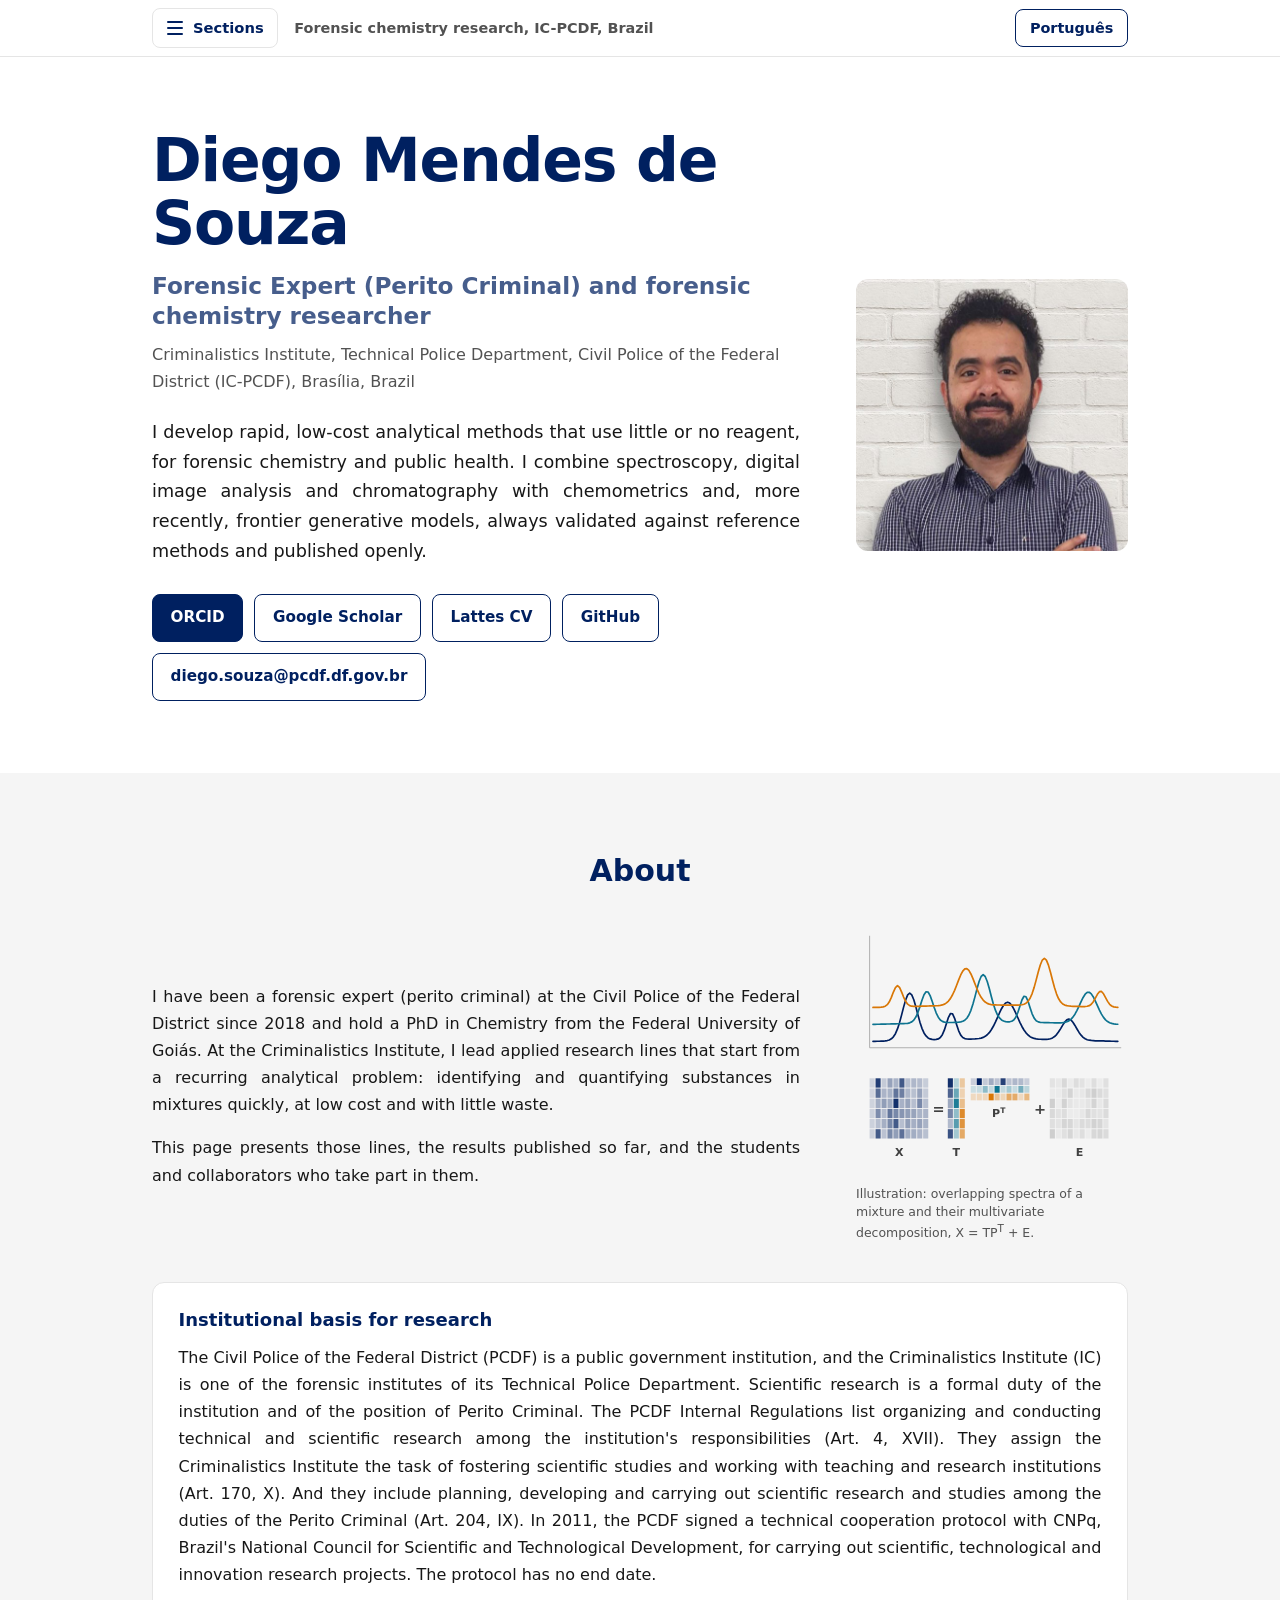
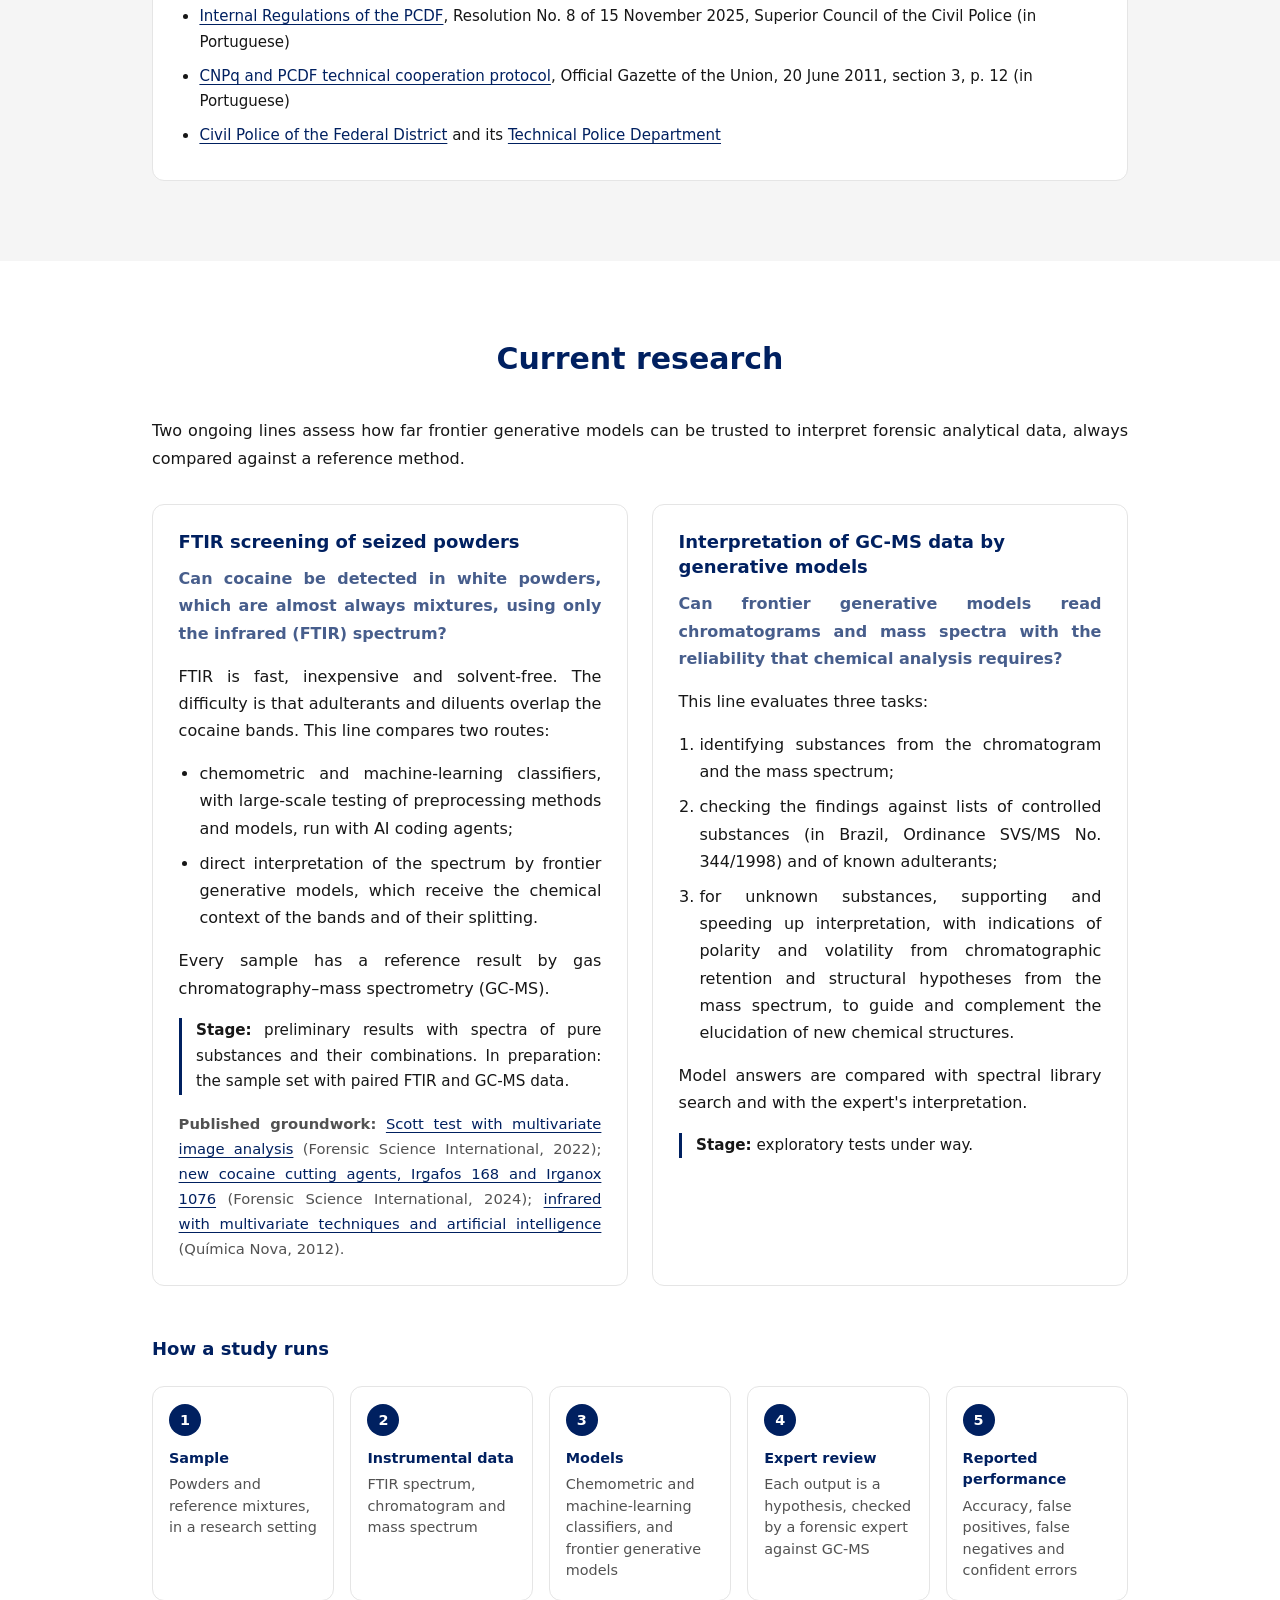
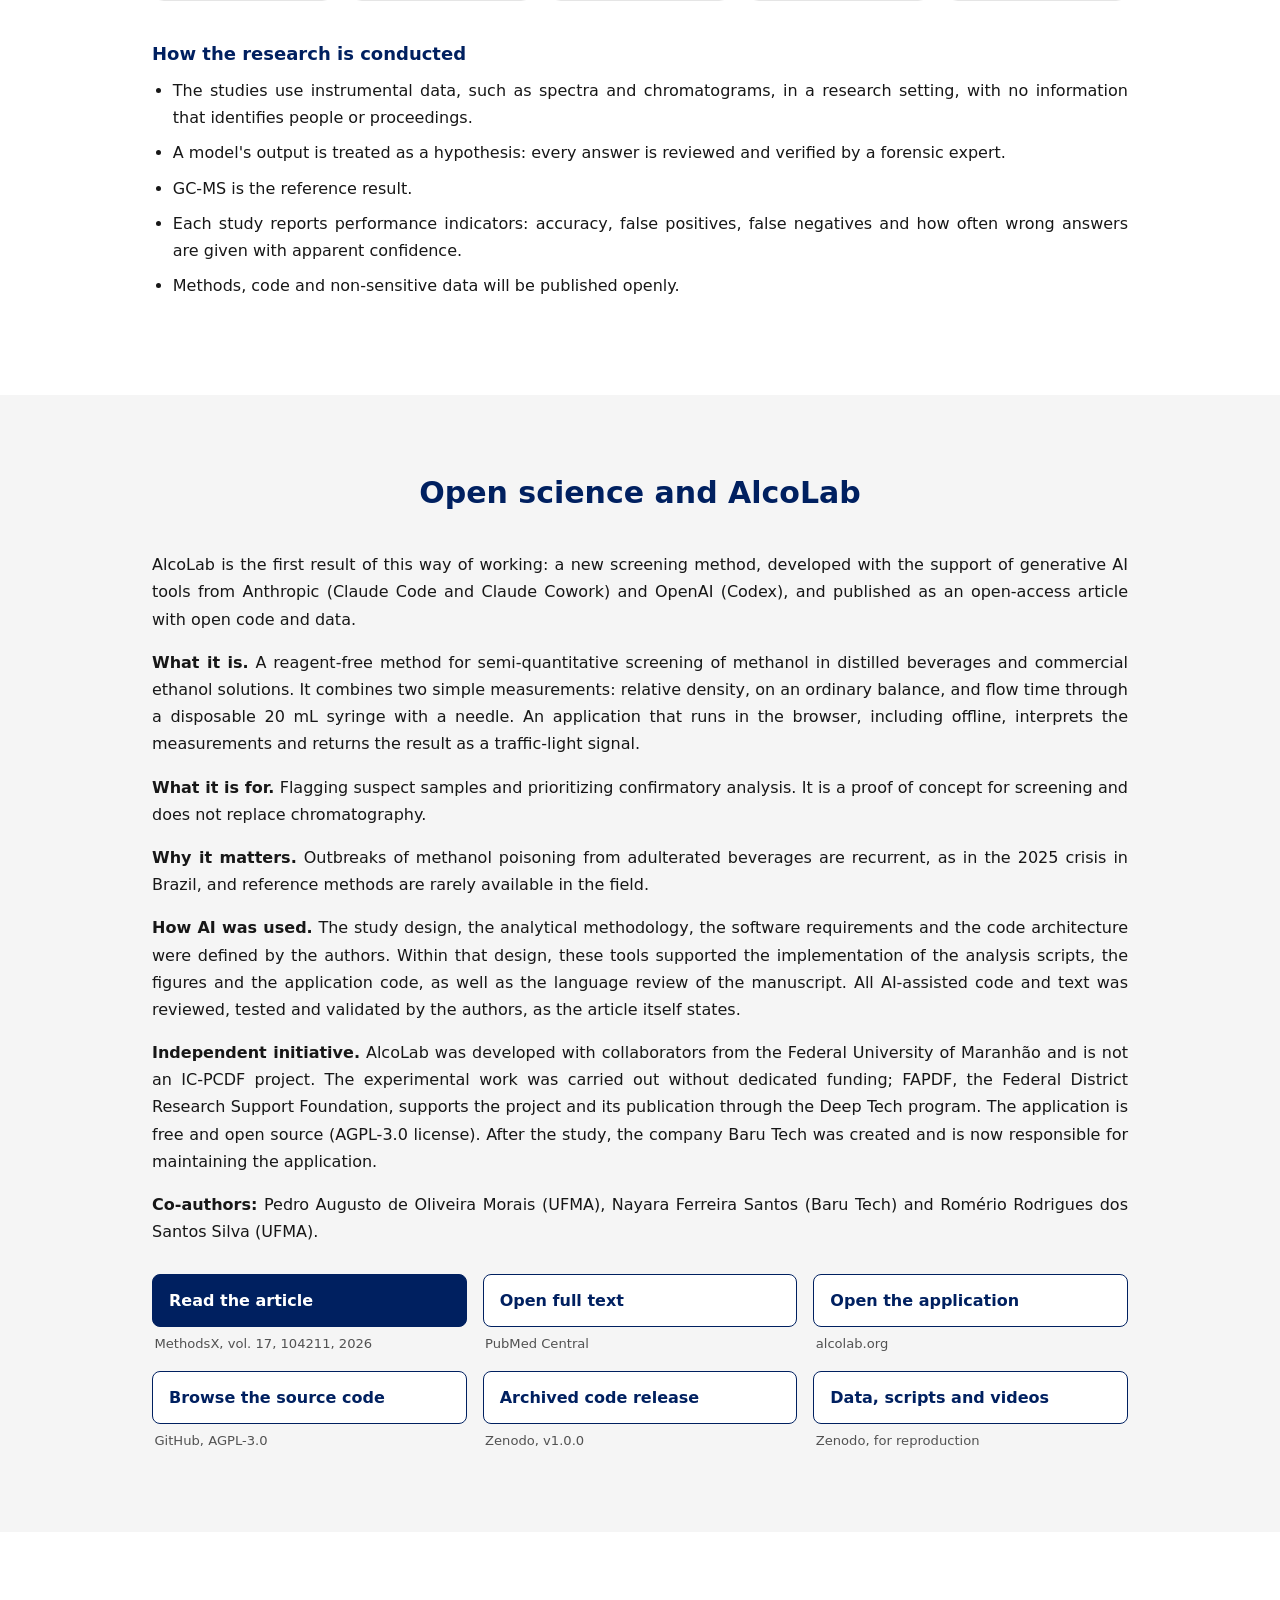
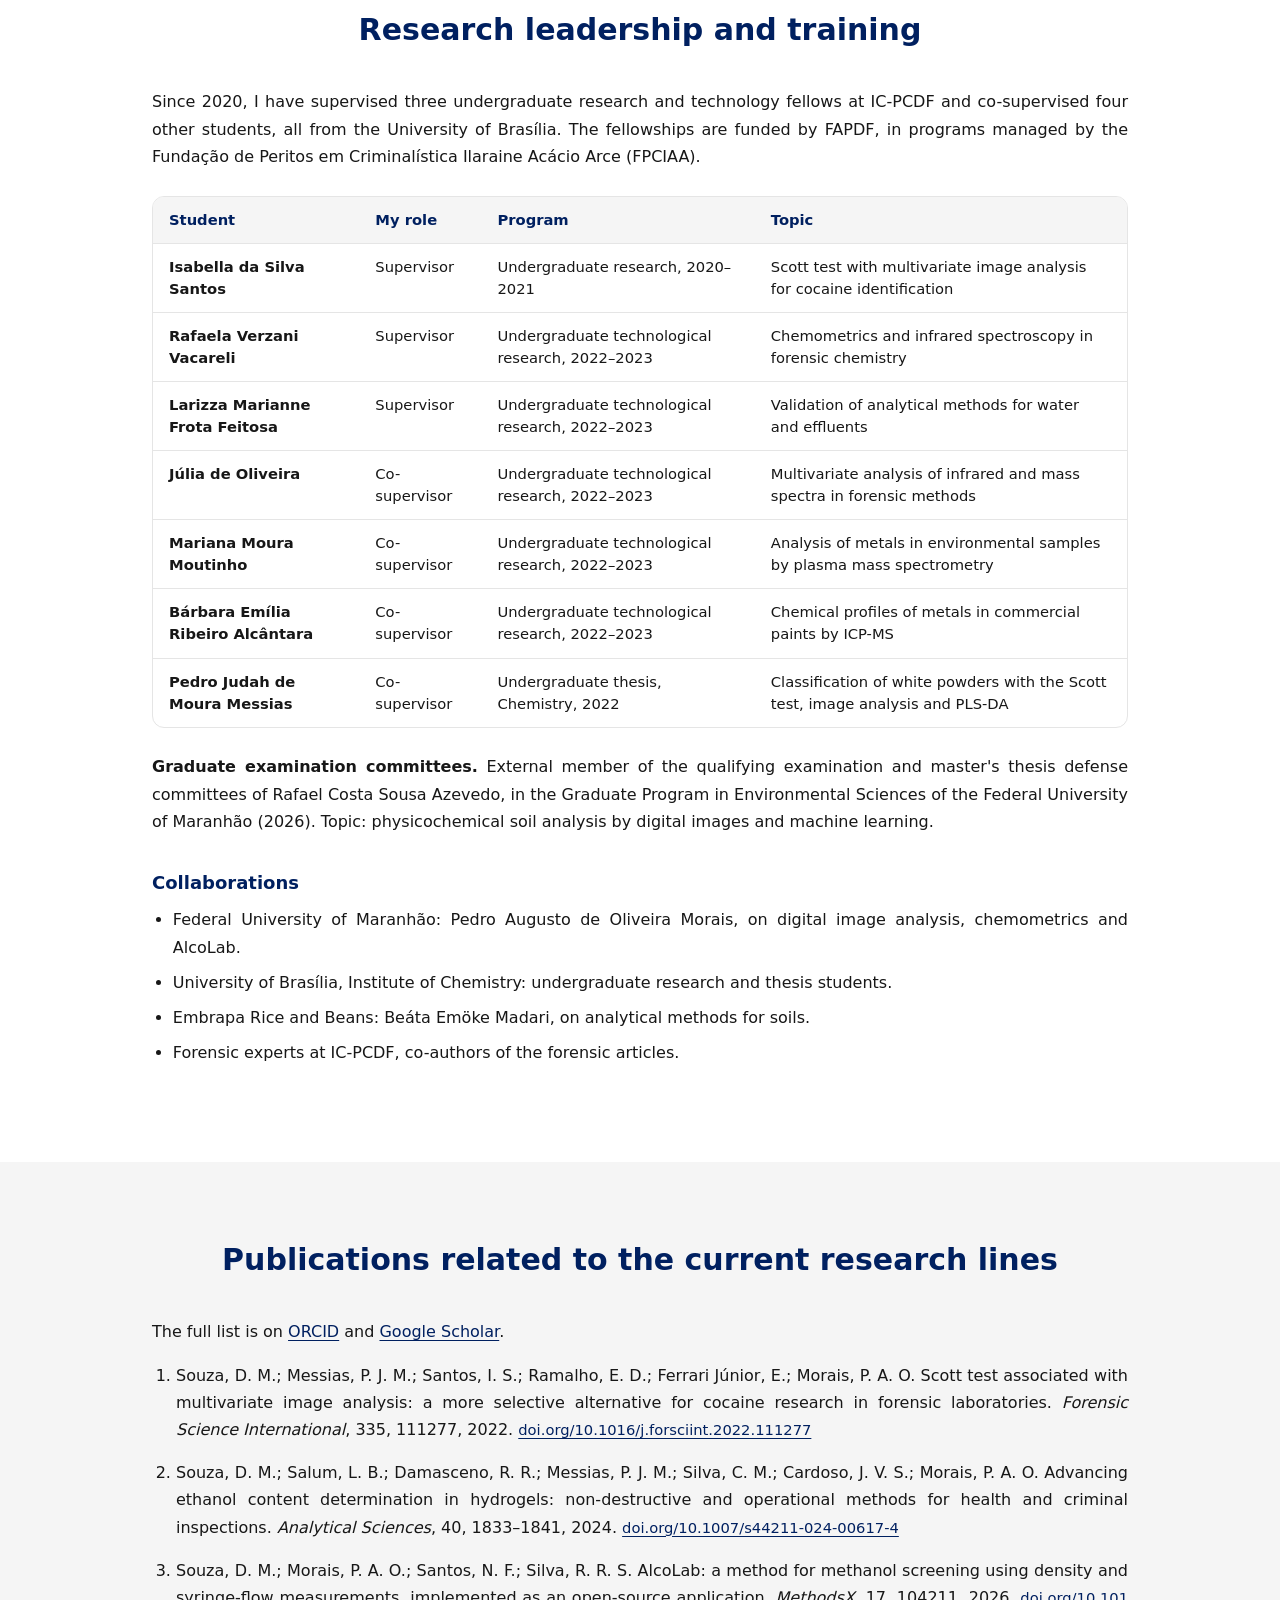
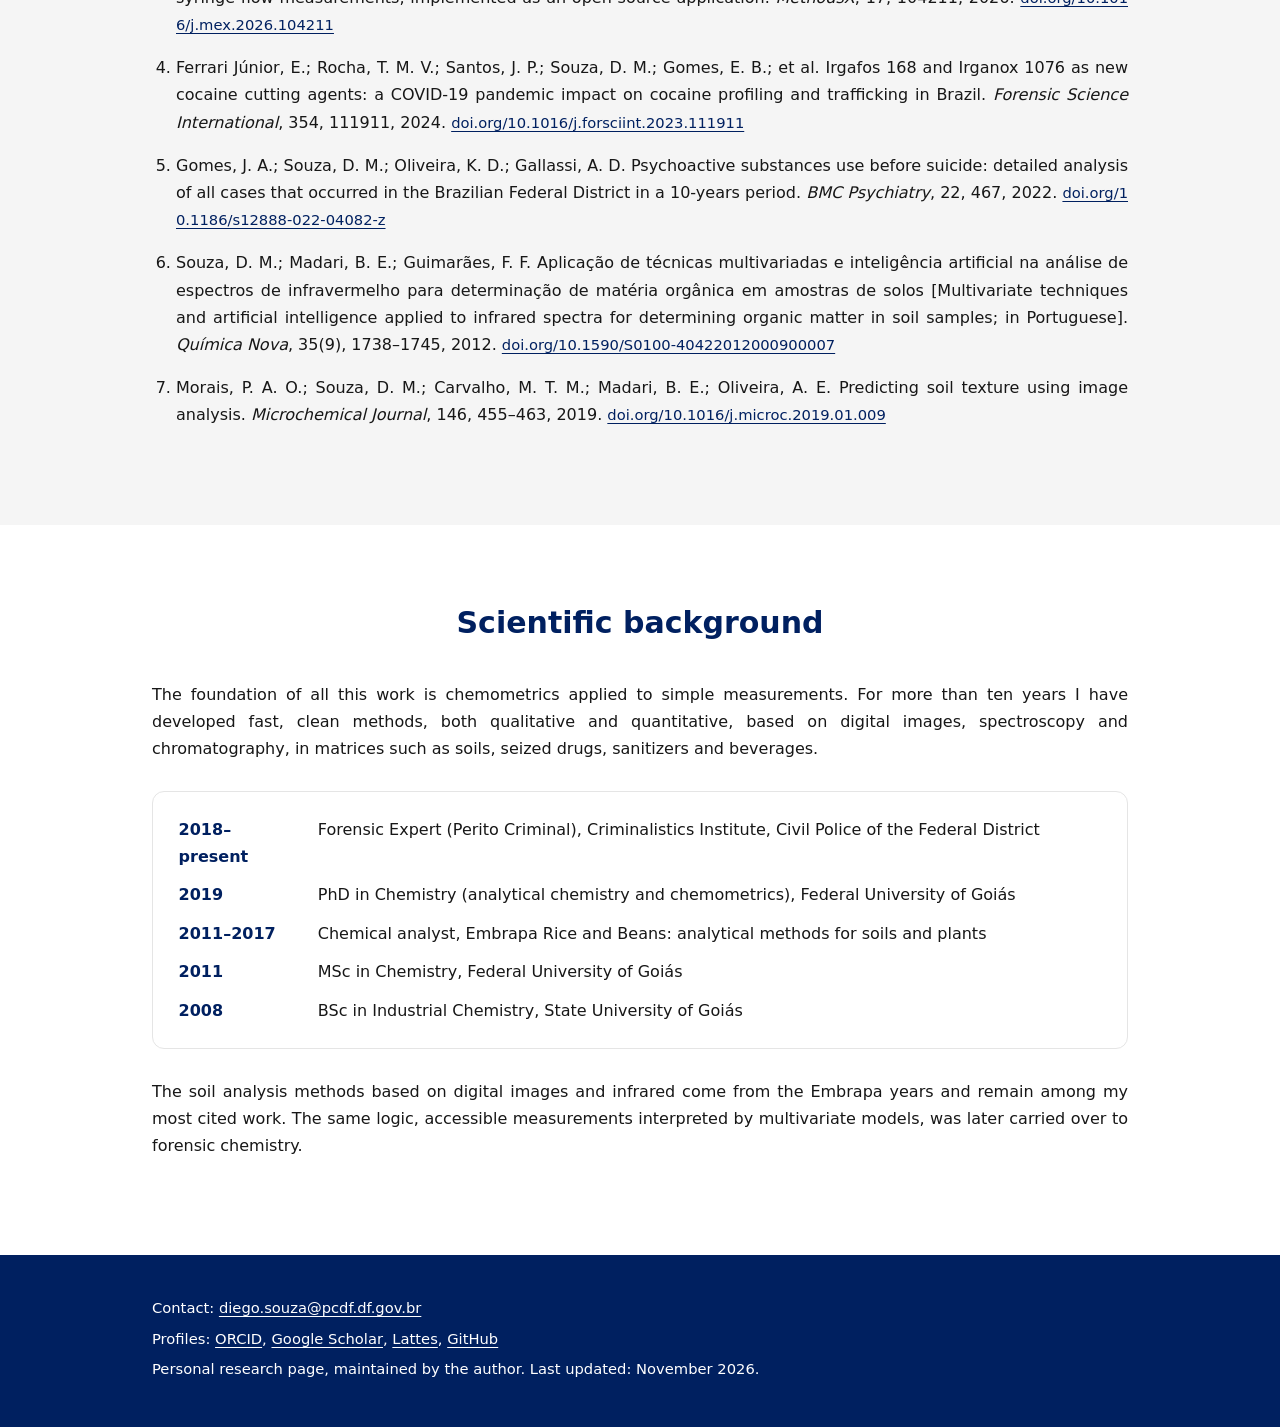
==== commit d38d2e17: "Redesign: alcolab.org visual language, alternating bands, retractable menu, justified text, new illu" ====
--- a/index.html
+++ b/index.html
@@ -14,23 +14,31 @@
 <meta property="og:description" content="Rapid, low-cost analytical methods for forensic chemistry and public health, with spectroscopy, chemometrics and generative models.">
 <meta property="og:url" content="https://diegoanapolis.github.io/">
 <meta property="og:image" content="https://diegoanapolis.github.io/diego-mendes-de-souza.jpg">
-<link rel="icon" href="data:image/svg+xml,%3Csvg xmlns='http://www.w3.org/2000/svg' viewBox='0 0 32 32'%3E%3Crect width='32' height='32' rx='6' fill='%230f4c6e'/%3E%3Cpath d='M4 22h6l3-13 4 17 3-9 2 5h6' fill='none' stroke='%23fff' stroke-width='2.4' stroke-linejoin='round' stroke-linecap='round'/%3E%3C/svg%3E">
-<link rel="stylesheet" href="style.css">
+<link rel="icon" href="data:image/svg+xml,%3Csvg xmlns='http://www.w3.org/2000/svg' viewBox='0 0 32 32'%3E%3Crect width='32' height='32' rx='6' fill='%23002060'/%3E%3Cpath d='M4 22h6l3-13 4 17 3-9 2 5h6' fill='none' stroke='%23fff' stroke-width='2.4' stroke-linejoin='round' stroke-linecap='round'/%3E%3C/svg%3E">
+<link rel="stylesheet" href="style.css?v=3">
 <script type="application/ld+json">
 {"@context":"https://schema.org","@type":"Person","name":"Diego Mendes de Souza","jobTitle":"Forensic Expert (Perito Criminal)","description":"Forensic chemistry researcher working on rapid analytical methods, chemometrics and generative AI.","url":"https://diegoanapolis.github.io/","image":"https://diegoanapolis.github.io/diego-mendes-de-souza.jpg","email":"mailto:diego.souza@pcdf.df.gov.br","affiliation":{"@type":"GovernmentOrganization","name":"Instituto de Criminalística, Polícia Civil do Distrito Federal (IC-PCDF)","url":"https://www.pcdf.df.gov.br"},"alumniOf":{"@type":"CollegeOrUniversity","name":"Universidade Federal de Goiás"},"knowsAbout":["Forensic chemistry","Chemometrics","FTIR spectroscopy","GC-MS","Machine learning","Seized drug analysis"],"sameAs":["https://orcid.org/0000-0002-3634-971X","https://scholar.google.com/citations?user=AadFvX4AAAAJ","http://lattes.cnpq.br/0770100573786119","https://github.com/diegoanapolis"]}
 </script>
 </head>
 <body>
 <a class="skip" href="#about">Skip to content</a>
-<div class="shell">
-
-<div class="bar">
-  <span>Forensic chemistry research, IC-PCDF, Brazil</span>
-  <a href="pt.html" lang="pt-BR" hreflang="pt-BR">Português</a>
-</div>
-
-<header class="hero">
-  <div>
+<div class="bar"><div class="wrap bar-in">
+  <details class="menu"><summary><span class="burger" aria-hidden="true"></span>Sections</summary><nav aria-label="Sections"><ul>
+    <li><a href="#about">About</a></li>
+    <li><a href="#research">Current research</a></li>
+    <li><a href="#alcolab">Open science and AlcoLab</a></li>
+    <li><a href="#training">Leadership and training</a></li>
+    <li><a href="#publications">Publications</a></li>
+    <li><a href="#background">Background</a></li>
+  </ul></nav></details>
+  <span class="bar-title">Forensic chemistry research, IC-PCDF, Brazil</span>
+  <a class="lang" href="pt.html" lang="pt-BR" hreflang="pt-BR">Português</a>
+</div></div>
+
+
+
+<header class="hero"><div class="wrap hero-grid">
+  <div class="hero-text">
     <h1>Diego Mendes de Souza</h1>
     <p class="role">Forensic Expert (Perito Criminal) and forensic chemistry researcher</p>
     <p class="affil">Criminalistics Institute, Technical Police Department, Civil Police of the Federal District (IC-PCDF), Brasília, Brazil</p>
@@ -43,29 +51,15 @@
       <li><a href="mailto:diego.souza@pcdf.df.gov.br">diego.souza@pcdf.df.gov.br</a></li>
     </ul>
   </div>
-  <div class="photo"><img class="portrait" src="diego-mendes-de-souza.jpg" width="560" height="560" alt="Portrait of Diego Mendes de Souza"></div>
-</header>
-
-<svg class="trace" viewBox="0 0 1000 60" preserveAspectRatio="none" aria-hidden="true"><path d="M0 12 L60 12 C80 12 86 13 92 30 C98 13 104 12 130 12 L210 13 C222 13 226 16 232 48 C238 16 244 14 262 14 C272 14 276 20 281 36 C286 20 292 14 310 14 L420 13 C432 13 438 18 446 54 C452 22 456 30 462 44 C468 20 476 14 500 14 L560 14 C570 14 574 20 580 40 C586 24 590 26 596 46 C602 22 610 15 640 15 L700 15 C708 15 712 22 718 50 C724 26 728 22 734 34 C740 20 748 16 770 16 C782 16 786 26 792 42 C798 24 806 17 830 17 L880 16 C888 16 892 24 897 38 C902 24 908 17 930 16 L1000 15" fill="none" stroke="currentColor" stroke-width="1.6" vector-effect="non-scaling-stroke"/></svg>
-
-<div class="layout">
-<nav class="toc" aria-label="Sections">
-  <ul>
-    <li><a href="#about">About</a></li>
-    <li><a href="#research">Current research</a></li>
-    <li><a href="#alcolab">Open science and AlcoLab</a></li>
-    <li><a href="#training">Leadership and training</a></li>
-    <li><a href="#publications">Publications</a></li>
-    <li><a href="#background">Background</a></li>
-  </ul>
-</nav>
+  <div class="hero-side"><img class="portrait" src="diego-mendes-de-souza.jpg" width="560" height="560" alt="Portrait of Diego Mendes de Souza"></div>
+</div></header>
 
 <main>
 
-<section id="about">
+<section id="about"><div class="wrap">
   <h2>About</h2>
-  <p>I have been a forensic expert (perito criminal) at the Civil Police of the Federal District since 2018 and hold a PhD in Chemistry from the Federal University of Goiás. At the Criminalistics Institute, I lead applied research lines that start from a recurring analytical problem: identifying and quantifying substances in mixtures quickly, at low cost and with little waste.</p>
-  <p>This page presents those lines, the results published so far, and the students and collaborators who take part in them.</p>
+  <div class="intro"><div><p>I have been a forensic expert (perito criminal) at the Civil Police of the Federal District since 2018 and hold a PhD in Chemistry from the Federal University of Goiás. At the Criminalistics Institute, I lead applied research lines that start from a recurring analytical problem: identifying and quantifying substances in mixtures quickly, at low cost and with little waste.</p>
+  <p>This page presents those lines, the results published so far, and the students and collaborators who take part in them.</p></div><figure class="chem"><img src="fig-chemometrics.svg" width="320" height="290" loading="lazy" alt="Illustration: three overlapping spectra and a matrix diagram of their multivariate decomposition"><figcaption>Illustration: overlapping spectra of a mixture and their multivariate decomposition, X = TP<sup>T</sup> + E.</figcaption></figure></div>
 
   <aside class="basis">
     <h3>Institutional basis for research</h3>
@@ -76,9 +70,9 @@
       <li><a href="https://www.pcdf.df.gov.br">Civil Police of the Federal District</a> and its <a href="https://www.pcdf.df.gov.br/unidades-policiais/policia-tecnica/index.html">Technical Police Department</a></li>
     </ul>
   </aside>
-</section>
-
-<section id="research">
+</div></section>
+
+<section id="research"><div class="wrap">
   <h2>Current research</h2>
   <p>Two ongoing lines assess how far frontier generative models can be trusted to interpret forensic analytical data, always compared against a reference method.</p>
 
@@ -110,16 +104,11 @@
     </article>
   </div>
 
-  <figure>
+  <figure class="study">
     <figcaption>How a study runs</figcaption>
     <ol class="flow">
       <li><b>Sample</b><span>Powders and reference mixtures, in a research setting</span></li>
       <li><b>Instrumental data</b><span>FTIR spectrum, chromatogram and mass spectrum</span>
-        <div class="plots" aria-hidden="true">
-          <svg viewBox="0 0 120 48" preserveAspectRatio="none"><path d="M2 10 C12 10 16 12 20 30 S26 10 34 10 S44 12 48 38 S54 12 60 14 S68 40 74 40 S80 16 88 22 S96 44 102 30 S112 16 118 14" fill="none" stroke="currentColor" stroke-width="1.6" vector-effect="non-scaling-stroke"/></svg>
-          <svg viewBox="0 0 120 48" preserveAspectRatio="none"><path d="M2 44 L18 44 C22 44 23 8 26 8 C29 8 30 44 34 44 L52 44 C55 44 56 26 58 26 C60 26 61 44 64 44 L84 44 C87 44 88 16 91 16 C94 16 95 44 98 44 L118 44" fill="none" stroke="currentColor" stroke-width="1.6" vector-effect="non-scaling-stroke"/></svg>
-          <svg viewBox="0 0 120 48" preserveAspectRatio="none"><path d="M2 44 H118 M12 44 V30 M24 44 V14 M34 44 V34 M46 44 V4 M60 44 V26 M72 44 V18 M82 44 V8 M96 44 V36 M108 44 V24" fill="none" stroke="currentColor" stroke-width="1.6" vector-effect="non-scaling-stroke"/></svg>
-        </div>
       </li>
       <li><b>Models</b><span>Chemometric and machine-learning classifiers, and frontier generative models</span></li>
       <li><b>Expert review</b><span>Each output is a hypothesis, checked by a forensic expert against GC-MS</span></li>
@@ -135,9 +124,9 @@
     <li>Each study reports performance indicators: accuracy, false positives, false negatives and how often wrong answers are given with apparent confidence.</li>
     <li>Methods, code and non-sensitive data will be published openly.</li>
   </ul>
-</section>
-
-<section id="alcolab">
+</div></section>
+
+<section id="alcolab"><div class="wrap">
   <h2>Open science and AlcoLab</h2>
   <p>AlcoLab is the first result of this way of working: a new screening method, developed with the support of generative AI tools from Anthropic (Claude Code and Claude Cowork) and OpenAI (Codex), and published as an open-access article with open code and data.</p>
   <p><strong>What it is.</strong> A reagent-free method for semi-quantitative screening of methanol in distilled beverages and commercial ethanol solutions. It combines two simple measurements: relative density, on an ordinary balance, and flow time through a disposable 20 mL syringe with a needle. An application that runs in the browser, including offline, interprets the measurements and returns the result as a traffic-light signal.</p>
@@ -154,9 +143,9 @@
     <li><a href="https://doi.org/10.5281/zenodo.20573733">Archived code release</a><small>Zenodo, v1.0.0</small></li>
     <li><a href="https://doi.org/10.5281/zenodo.20574038">Data, scripts and videos</a><small>Zenodo, for reproduction</small></li>
   </ul>
-</section>
-
-<section id="training">
+</div></section>
+
+<section id="training"><div class="wrap">
   <h2>Research leadership and training</h2>
   <p>Since 2020, I have supervised three undergraduate research and technology fellows at IC-PCDF and co-supervised four other students, all from the University of Brasília. The fellowships are funded by FAPDF, in programs managed by the Fundação de Peritos em Criminalística Ilaraine Acácio Arce (FPCIAA).</p>
   <div class="scroll">
@@ -181,9 +170,9 @@
     <li>Embrapa Rice and Beans: Beáta Emöke Madari, on analytical methods for soils.</li>
     <li>Forensic experts at IC-PCDF, co-authors of the forensic articles.</li>
   </ul>
-</section>
-
-<section id="publications">
+</div></section>
+
+<section id="publications"><div class="wrap">
   <h2>Publications related to the current research lines</h2>
   <p>The full list is on <a href="https://orcid.org/0000-0002-3634-971X">ORCID</a> and <a href="https://scholar.google.com/citations?user=AadFvX4AAAAJ">Google Scholar</a>.</p>
   <ol class="pubs">
@@ -195,9 +184,9 @@
     <li>Souza, D. M.; Madari, B. E.; Guimarães, F. F. Aplicação de técnicas multivariadas e inteligência artificial na análise de espectros de infravermelho para determinação de matéria orgânica em amostras de solos [Multivariate techniques and artificial intelligence applied to infrared spectra for determining organic matter in soil samples; in Portuguese]. <i>Química Nova</i>, 35(9), 1738–1745, 2012. <a href="https://doi.org/10.1590/S0100-40422012000900007">doi.org/10.1590/S0100-40422012000900007</a></li>
     <li>Morais, P. A. O.; Souza, D. M.; Carvalho, M. T. M.; Madari, B. E.; Oliveira, A. E. Predicting soil texture using image analysis. <i>Microchemical Journal</i>, 146, 455–463, 2019. <a href="https://doi.org/10.1016/j.microc.2019.01.009">doi.org/10.1016/j.microc.2019.01.009</a></li>
   </ol>
-</section>
-
-<section id="background">
+</div></section>
+
+<section id="background"><div class="wrap">
   <h2>Scientific background</h2>
   <p>The foundation of all this work is chemometrics applied to simple measurements. For more than ten years I have developed fast, clean methods, both qualitative and quantitative, based on digital images, spectroscopy and chromatography, in matrices such as soils, seized drugs, sanitizers and beverages.</p>
   <dl class="path">
@@ -208,17 +197,15 @@
     <dt>2008</dt><dd>BSc in Industrial Chemistry, State University of Goiás</dd>
   </dl>
   <p>The soil analysis methods based on digital images and infrared come from the Embrapa years and remain among my most cited work. The same logic, accessible measurements interpreted by multivariate models, was later carried over to forensic chemistry.</p>
-</section>
+</div></section>
 
 </main>
-</div>
-
-<footer>
+
+<footer><div class="wrap">
   <p>Contact: <a href="mailto:diego.souza@pcdf.df.gov.br">diego.souza@pcdf.df.gov.br</a></p>
   <p>Profiles: <a href="https://orcid.org/0000-0002-3634-971X">ORCID</a>, <a href="https://scholar.google.com/citations?user=AadFvX4AAAAJ">Google Scholar</a>, <a href="http://lattes.cnpq.br/0770100573786119">Lattes</a>, <a href="https://github.com/diegoanapolis">GitHub</a></p>
   <p>Personal research page, maintained by the author. Last updated: November 2026.</p>
-</footer>
-
-</div>
+</div></footer>
+<script>(function(){var m=document.querySelector(".menu");if(!m)return;m.addEventListener("click",function(e){if(e.target.closest("nav a"))m.removeAttribute("open")});document.addEventListener("click",function(e){if(m.open&&!m.contains(e.target))m.removeAttribute("open")});document.addEventListener("keydown",function(e){if(e.key==="Escape")m.removeAttribute("open")})})();</script>
 </body>
 </html>
--- a/style.css
+++ b/style.css
@@ -1,130 +1,133 @@
-/* Research page of Diego Mendes de Souza. Plain CSS, no external requests. */
+/* Research page of Diego Mendes de Souza. Visual language adapted from alcolab.org. */
 :root{
-  --paper:#fbfcfd; --ink:#17212b; --muted:#566573; --rule:#d7dee4;
-  --prussian:#0f4c6e; --scott:#1389a8; --reagent:#b03a69; --tint:#eef4f7;
-  --serif:"Iowan Old Style","Palatino Linotype",Palatino,"Book Antiqua",Georgia,serif;
-  --sans:"Segoe UI",system-ui,-apple-system,"Helvetica Neue",Arial,sans-serif;
+  --bg:#ffffff; --alt:#f5f5f5; --fg:#171717; --muted:#525252; --rule:#e5e5e5;
+  --brand:#002060; --brand-soft:rgba(0,32,96,.72); --title:#002060; --link:#002060;
+  --card:#ffffff; --btn-bg:#002060; --btn-fg:#ffffff; --foot-bg:#002060; --foot-fg:#ffffff;
+  --font:ui-sans-serif,system-ui,-apple-system,"Segoe UI",Roboto,"Helvetica Neue",Arial,sans-serif;
 }
 @media (prefers-color-scheme:dark){
-  :root{--paper:#0f1a22; --ink:#e6edf2; --muted:#a3b3bf; --rule:#2b3b47;
-        --prussian:#8fcbe8; --scott:#55bcd8; --reagent:#e891b5; --tint:#162630}
+  :root{--bg:#0a0a0a; --alt:#1a2332; --fg:#ffffff; --muted:#cbd5e1; --rule:#475569;
+        --brand:#3b82f6; --brand-soft:#93c5fd; --title:#93c5fd; --link:#93c5fd;
+        --card:#1e293b; --btn-bg:#2563eb; --btn-fg:#ffffff; --foot-bg:#0f1b33; --foot-fg:#ffffff}
 }
 *{box-sizing:border-box}
-html{scroll-behavior:smooth;-webkit-text-size-adjust:100%;scroll-padding-top:1.5rem}
+html{scroll-behavior:smooth;-webkit-text-size-adjust:100%;scroll-padding-top:4.5rem}
 @media (prefers-reduced-motion:reduce){html{scroll-behavior:auto}}
-body{margin:0;background:var(--paper);color:var(--ink);font:1.0625rem/1.68 var(--serif);text-rendering:optimizeLegibility}
+body{margin:0;background:var(--bg);color:var(--fg);font:1rem/1.7 var(--font);-webkit-font-smoothing:antialiased}
 img,svg{max-width:100%}
-a{color:var(--prussian);text-underline-offset:.18em;text-decoration-thickness:.06em}
-a:hover{color:var(--scott)}
-:focus-visible{outline:2px solid var(--scott);outline-offset:3px;border-radius:2px}
+a{color:var(--link);text-underline-offset:.18em}
+:focus-visible{outline:2px solid var(--brand);outline-offset:3px;border-radius:4px}
 .skip{position:absolute;left:-999rem}
-.skip:focus{left:1rem;top:1rem;z-index:20;background:var(--paper);padding:.5rem .8rem}
-.shell{max-width:68rem;margin:0 auto;padding:0 1.5rem}
+.skip:focus{left:1rem;top:1rem;z-index:50;background:var(--bg);padding:.5rem .8rem}
+.wrap{max-width:64rem;margin:0 auto;padding:0 1.5rem}
+p,li,dd{text-align:justify;hyphens:auto;-webkit-hyphens:auto}
+p{margin:0 0 1rem}
+ul,ol{margin:0 0 1rem;padding-left:1.3rem}
+li{margin:0 0 .5rem}
+strong{font-weight:600}
+figure{margin:0}
 
-/* top bar */
-.bar{display:flex;justify-content:space-between;align-items:baseline;gap:1rem;padding:1.1rem 0;font:500 .9rem/1.3 var(--sans);color:var(--muted)}
-.bar a{font-weight:600}
+/* top bar with retractable menu */
+.bar{position:sticky;top:0;z-index:30;background:var(--bg);border-bottom:1px solid var(--rule)}
+.bar-in{display:flex;align-items:center;gap:1rem;height:3.5rem}
+.bar-title{flex:1;font-weight:600;font-size:.9rem;color:var(--muted);white-space:nowrap;overflow:hidden;text-overflow:ellipsis}
+.lang{font-weight:600;font-size:.9rem;text-decoration:none;border:1.5px solid var(--brand);color:var(--title);padding:.35rem .85rem;border-radius:.5rem}
+.lang:hover{background:var(--btn-bg);color:var(--btn-fg);border-color:var(--btn-bg)}
+.menu{position:relative}
+.menu summary{list-style:none;cursor:pointer;display:flex;align-items:center;gap:.6rem;font-weight:600;font-size:.92rem;color:var(--title);padding:.42rem .85rem;border:1.5px solid var(--rule);border-radius:.5rem;user-select:none}
+.menu summary::-webkit-details-marker{display:none}
+.menu[open] summary{border-color:var(--brand)}
+.burger,.burger::before,.burger::after{display:block;width:1.05rem;height:2px;background:currentColor;border-radius:2px}
+.burger{position:relative}
+.burger::before,.burger::after{content:"";position:absolute;left:0}
+.burger::before{top:-.36rem}
+.burger::after{top:.36rem}
+.menu nav{position:absolute;top:calc(100% + .6rem);left:0;min-width:17rem;background:var(--card);border:1px solid var(--rule);border-radius:.75rem;box-shadow:0 14px 34px rgba(0,0,0,.16);padding:.5rem}
+.menu ul{list-style:none;margin:0;padding:0}
+.menu li{margin:0;text-align:left}
+.menu nav a{display:block;padding:.62rem .85rem;border-radius:.5rem;text-decoration:none;color:var(--fg);font-weight:500}
+.menu nav a:hover{background:var(--alt);color:var(--title)}
 
 /* hero */
-.hero{display:grid;grid-template-columns:minmax(0,1fr) 13.5rem;gap:3rem;align-items:start;padding:2.2rem 0 1.4rem}
-.hero h1{font:400 clamp(2.3rem,5.2vw,3.6rem)/1.06 var(--serif);letter-spacing:-.015em;margin:0 0 .9rem;color:var(--prussian)}
-.role{font:600 1.02rem/1.45 var(--sans);margin:0}
-.affil{font:400 .98rem/1.5 var(--sans);color:var(--muted);margin:.2rem 0 0}
-.lead{font-size:1.22rem;line-height:1.55;margin:1.5rem 0 0;max-width:38rem}
-.portrait{width:100%;height:auto;aspect-ratio:1;object-fit:cover;border-radius:4px;display:block}
-.profiles{list-style:none;display:flex;flex-wrap:wrap;gap:.45rem 1.4rem;padding:0;margin:1.6rem 0 0;font:600 .95rem/1.4 var(--sans)}
-.profiles li{margin:0}
-.trace{display:block;width:100%;height:3.2rem;color:var(--scott);margin:.4rem 0 0}
+.hero{background:var(--bg);padding:4.5rem 0}
+.hero-grid{display:grid;grid-template-columns:minmax(0,1fr) 17rem;gap:3.5rem;align-items:center}
+.hero h1{font-size:clamp(2.4rem,5.6vw,3.75rem);line-height:1.05;font-weight:800;letter-spacing:-.02em;color:var(--title);margin:0 0 1rem}
+.role{font-size:1.45rem;line-height:1.3;font-weight:700;color:var(--brand-soft);margin:0 0 .6rem;text-align:left}
+.affil{color:var(--muted);margin:0 0 1.4rem;text-align:left}
+.lead{font-size:1.1rem;margin:0 0 1.7rem}
+.profiles{list-style:none;display:flex;flex-wrap:wrap;gap:.7rem;padding:0;margin:0}
+.profiles li{margin:0;text-align:left}
+.profiles a{display:inline-block;padding:.62rem 1.1rem;border-radius:.5rem;border:1.5px solid var(--brand);color:var(--title);font-weight:600;font-size:.95rem;text-decoration:none}
+.profiles li:first-child a{background:var(--btn-bg);border-color:var(--btn-bg);color:var(--btn-fg)}
+.profiles a:hover{background:var(--btn-bg);border-color:var(--btn-bg);color:var(--btn-fg)}
+.portrait{width:100%;height:auto;aspect-ratio:1;object-fit:cover;border-radius:.75rem;display:block}
 
-/* layout */
-.layout{display:grid;grid-template-columns:11.5rem minmax(0,44rem);gap:3.5rem;padding:2.2rem 0 4rem}
-.toc{position:sticky;top:1.5rem;align-self:start;font:500 .92rem/1.35 var(--sans)}
-.toc ul{list-style:none;margin:0;padding:0;border-left:1px solid var(--rule)}
-.toc li{margin:0}
-.toc a{display:block;padding:.38rem 0 .38rem .9rem;margin-left:-1px;border-left:2px solid transparent;text-decoration:none;color:var(--muted)}
-.toc a:hover{color:var(--prussian);border-left-color:var(--scott)}
+/* content bands */
+main section{padding:5rem 0;background:var(--bg)}
+main section:nth-of-type(odd){background:var(--alt)}
+h2{font-size:1.875rem;line-height:1.2;font-weight:700;color:var(--title);text-align:center;margin:0 0 2.5rem}
+h3{font-size:1.125rem;line-height:1.4;font-weight:600;color:var(--title);margin:2.2rem 0 .7rem}
+.intro{display:grid;grid-template-columns:minmax(0,1fr) 17rem;gap:3.5rem;align-items:center}
+.intro p:last-child{margin-bottom:0}
+.chem img{display:block;width:100%;height:auto}
+.chem figcaption{font-size:.78rem;line-height:1.45;color:var(--muted);margin-top:.6rem}
+.basis,.line{background:var(--card);border:1px solid var(--rule);border-radius:.75rem;padding:1.5rem 1.6rem}
+.basis{margin-top:2.5rem}
+.basis h3,.line h3{margin-top:0}
+.basis ul{font-size:.94rem;margin-bottom:0}
+.basis li{text-align:left}
+.lines{display:grid;grid-template-columns:1fr 1fr;gap:1.5rem;margin:2rem 0}
+.question{font-weight:600;color:var(--brand-soft)}
+.stage{border-left:3px solid var(--brand);padding-left:.9rem;font-size:.95rem}
+.refs{font-size:.92rem;color:var(--muted);margin-bottom:0}
+.study{margin:3rem 0 2.5rem}
+.study figcaption{font-size:1.125rem;font-weight:600;color:var(--title);margin-bottom:1.3rem}
+.flow{list-style:none;counter-reset:step;display:grid;grid-template-columns:repeat(5,1fr);gap:1rem;padding:0;margin:0}
+.flow li{counter-increment:step;margin:0;padding:1.1rem 1rem;border:1px solid var(--rule);border-radius:.75rem;background:var(--card);font-size:.9rem;line-height:1.5;text-align:left;hyphens:manual}
+.flow li::before{content:counter(step);display:flex;align-items:center;justify-content:center;width:2rem;height:2rem;border-radius:50%;background:var(--btn-bg);color:var(--btn-fg);font-weight:700;margin-bottom:.7rem}
+.flow b{display:block;color:var(--title);margin-bottom:.3rem}
+.flow span{color:var(--muted)}
+.links{list-style:none;padding:0;margin:1.8rem 0 0;display:grid;grid-template-columns:repeat(3,1fr);gap:1rem}
+.links li{margin:0;text-align:left}
+.links a{display:block;padding:.75rem 1rem;border-radius:.5rem;border:1.5px solid var(--brand);background:var(--card);color:var(--title);font-weight:600;text-decoration:none}
+.links li:first-child a{background:var(--btn-bg);border-color:var(--btn-bg);color:var(--btn-fg)}
+.links a:hover{background:var(--btn-bg);border-color:var(--btn-bg);color:var(--btn-fg)}
+.links small{display:block;font-size:.82rem;color:var(--muted);margin-top:.35rem;padding-left:.15rem}
+.scroll{overflow-x:auto;margin:1.6rem 0;border:1px solid var(--rule);border-radius:.75rem;background:var(--card)}
+table{border-collapse:collapse;width:100%;font-size:.92rem;line-height:1.5}
+th{text-align:left;font-weight:600;color:var(--title);background:var(--alt);padding:.75rem 1rem;white-space:nowrap}
+td{border-top:1px solid var(--rule);padding:.75rem 1rem;vertical-align:top}
+td:first-child{font-weight:600}
+.pubs{padding-left:1.5rem}
+.pubs li{margin-bottom:1rem}
+.pubs a{font-size:.92rem;word-break:break-all}
+.path{display:grid;grid-template-columns:7.5rem 1fr;gap:.7rem 1.2rem;margin:1.8rem 0;padding:1.5rem 1.6rem;border:1px solid var(--rule);border-radius:.75rem;background:var(--card)}
+.path dt{font-weight:700;color:var(--title)}
+.path dd{margin:0;text-align:left}
 
-section{padding:0 0 2.8rem}
-section + section{border-top:1px solid var(--rule);padding-top:2.6rem}
-h2{font:400 1.85rem/1.2 var(--serif);color:var(--prussian);margin:0 0 1.1rem;letter-spacing:-.01em}
-h3{font:600 1.08rem/1.35 var(--sans);margin:2rem 0 .6rem}
-p{margin:0 0 1rem}
-ul,ol{margin:0 0 1rem;padding-left:1.25rem}
-li{margin:0 0 .45rem}
-strong{font-weight:600}
+footer{background:var(--foot-bg);color:var(--foot-fg);padding:2.5rem 0;font-size:.92rem}
+footer p{margin:0 0 .35rem;text-align:left}
+footer a{color:#ffffff}
 
-/* institutional basis */
-.basis{background:var(--tint);border-left:3px solid var(--prussian);padding:1.2rem 1.4rem 1rem;margin:1.6rem 0 0}
-.basis h3{margin-top:0}
-.basis ul{font:400 .93rem/1.5 var(--sans);margin-bottom:0}
-
-/* research lines */
-.lines{display:grid;grid-template-columns:1fr 1fr;gap:2.4rem;margin:1.6rem 0 .5rem}
-.line{border-top:3px solid var(--scott);padding-top:1rem}
-.line h3{margin-top:0;font-size:1.15rem}
-.question{font-style:italic;font-size:1.14rem;line-height:1.5;color:var(--prussian)}
-.stage{font:400 .93rem/1.5 var(--sans);border-left:3px solid var(--reagent);padding-left:.8rem;margin:1.1rem 0}
-.refs{font:400 .92rem/1.5 var(--sans)}
-
-/* study workflow */
-figure{margin:2.4rem 0 1.4rem}
-figcaption{font:600 1.08rem/1.35 var(--sans);margin-bottom:1.7rem}
-.flow{list-style:none;counter-reset:step;display:grid;grid-template-columns:repeat(5,1fr);padding:0;margin:0;font:400 .88rem/1.45 var(--sans)}
-.flow li{counter-increment:step;margin:0;padding:1.1rem .9rem 0 0;border-top:2px solid var(--prussian);position:relative}
-.flow li::before{content:counter(step);position:absolute;top:-.85rem;left:0;width:1.6rem;height:1.6rem;border-radius:50%;background:var(--prussian);color:var(--paper);font:700 .8rem/1.6rem var(--sans);text-align:center}
-.flow b{display:block;font-size:.95rem;margin:0 0 .25rem}
-.flow span{color:var(--muted)}
-.plots{display:flex;gap:.35rem;margin:.55rem 0 0;color:var(--scott)}
-.plots svg{width:33%;height:1.9rem}
-
-/* link grid */
-.links{list-style:none;padding:0;display:grid;grid-template-columns:1fr 1fr;gap:.7rem 1.5rem;font:600 .95rem/1.4 var(--sans);margin-top:1.2rem}
-.links li{margin:0}
-.links small{display:block;font-weight:400;color:var(--muted);font-size:.84rem}
-
-/* tables */
-.scroll{overflow-x:auto;margin:1.2rem 0 1.4rem}
-table{border-collapse:collapse;width:100%;font:400 .9rem/1.45 var(--sans)}
-th{text-align:left;font-weight:600;border-bottom:2px solid var(--prussian);padding:.5rem .8rem .5rem 0;white-space:nowrap}
-td{border-bottom:1px solid var(--rule);padding:.6rem .8rem .6rem 0;vertical-align:top}
-td:first-child{font-weight:600}
-
-/* publications */
-.pubs{padding-left:1.4rem;font-size:1rem;line-height:1.55}
-.pubs li{margin-bottom:.9rem}
-.pubs a{font:400 .9rem/1.4 var(--sans);word-break:break-all}
-
-/* background */
-.path{display:grid;grid-template-columns:6.5rem 1fr;gap:.55rem 1rem;margin:1.2rem 0 1.4rem;font:400 .95rem/1.5 var(--sans)}
-.path dt{font-weight:600;color:var(--prussian)}
-.path dd{margin:0}
-
-footer{border-top:1px solid var(--rule);padding:1.6rem 0 3rem;font:400 .9rem/1.6 var(--sans);color:var(--muted)}
-footer p{margin:0 0 .3rem}
-
-@media (max-width:60rem){
-  html{scroll-padding-top:4rem}
-  .layout{grid-template-columns:minmax(0,1fr);gap:0;padding-top:0}
-  .toc{top:0;z-index:5;background:var(--paper);margin:0 -1.5rem 1.8rem;padding:0 1.5rem;border-bottom:1px solid var(--rule)}
-  .toc ul{display:flex;gap:1.3rem;overflow-x:auto;border-left:0;white-space:nowrap}
-  .toc a{padding:.8rem 0;border-left:0;margin:0}
-  .toc ul{scrollbar-width:none}
-  .toc ul::-webkit-scrollbar{display:none}
-  table{min-width:38rem}
-  .flow{grid-template-columns:1fr;gap:1.5rem}
-  .flow li{padding-right:0}
-  .plots{max-width:16rem}
-}
-@media (max-width:44rem){
-  body{font-size:1rem}
-  .hero{grid-template-columns:1fr;gap:1.2rem;padding-top:1rem}
-  .photo{order:-1;width:7rem}
-  .lead{font-size:1.1rem}
-  .lines,.links{grid-template-columns:1fr}
-  .path{grid-template-columns:5.2rem 1fr}
+@media (max-width:56rem){
+  .bar-title{visibility:hidden}
+  .hero{padding:2.5rem 0 3rem}
+  .hero-grid{grid-template-columns:1fr;gap:1.5rem}
+  .hero-side{order:-1;width:8.5rem}
+  .role{font-size:1.2rem}
+  .lead{font-size:1.02rem}
+  .profiles a{padding:.55rem .9rem;font-size:.9rem}
+  main section{padding:3.5rem 0}
+  h2{font-size:1.55rem;margin-bottom:1.8rem}
+  .intro{grid-template-columns:1fr;gap:1.8rem}
+  .chem{max-width:19rem;margin:0 auto}
+  .lines,.flow,.links{grid-template-columns:1fr}
+  .basis,.line{padding:1.2rem 1.15rem}
+  table{min-width:40rem}
+  .path{grid-template-columns:5.6rem 1fr;padding:1.2rem 1.15rem}
+  .menu nav{min-width:15rem}
 }
 @media print{
-  .toc,.skip,.bar a{display:none}
-  .layout{display:block;padding:0}
-  a{color:inherit}
+  .bar,.skip{display:none}
+  main section{padding:1.5rem 0;background:#fff}
 }
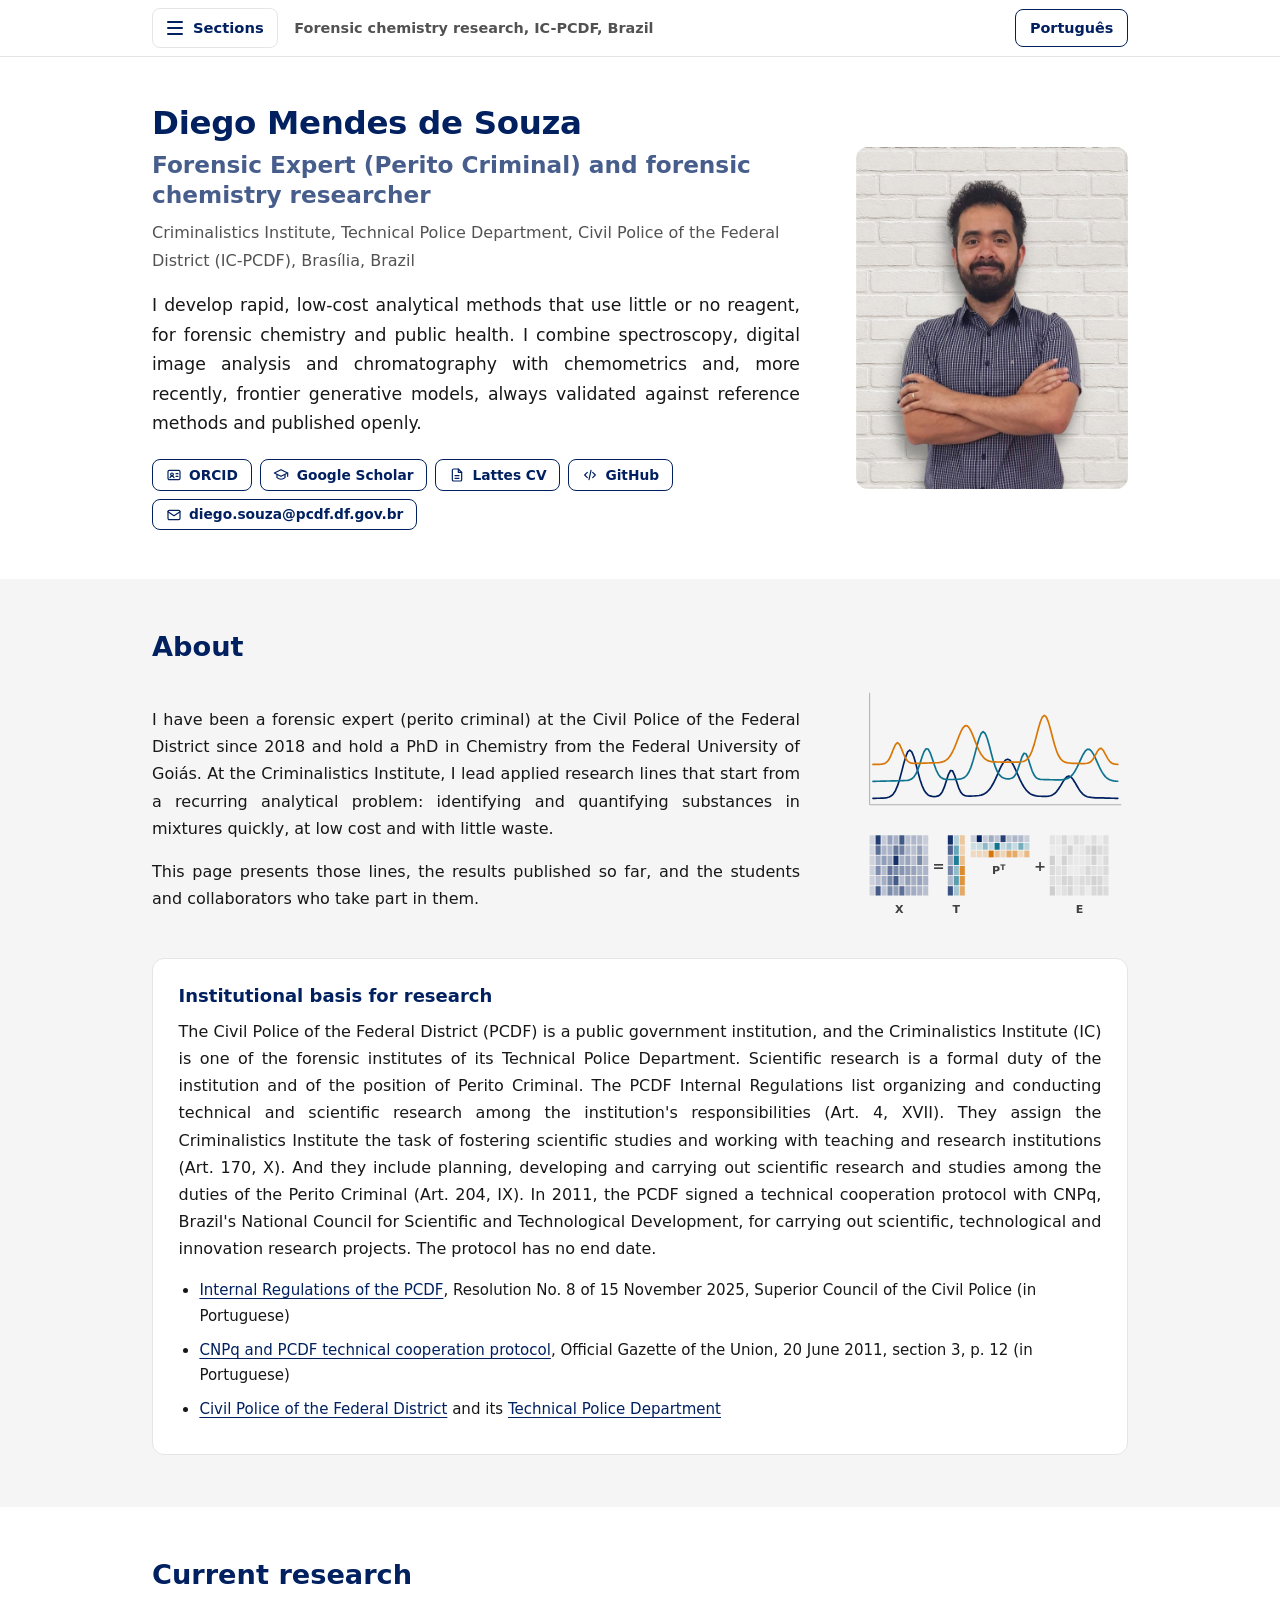
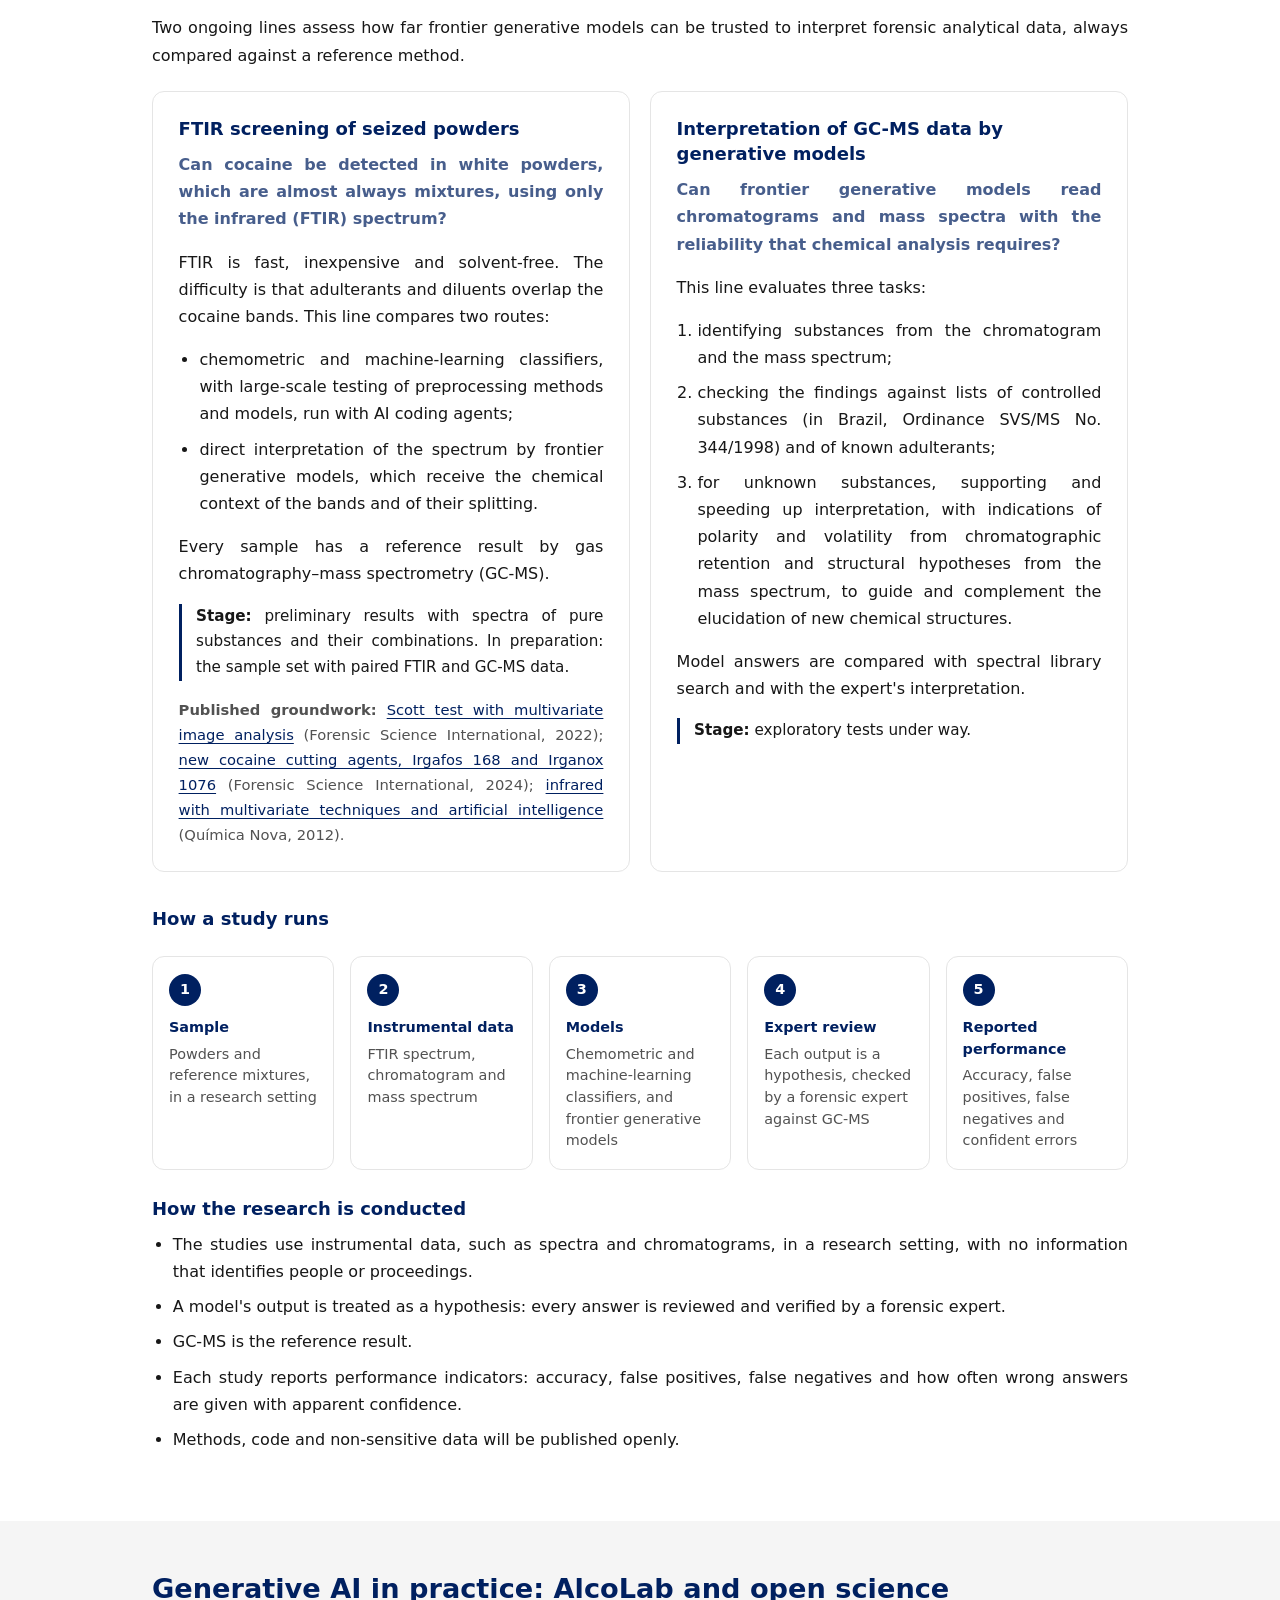
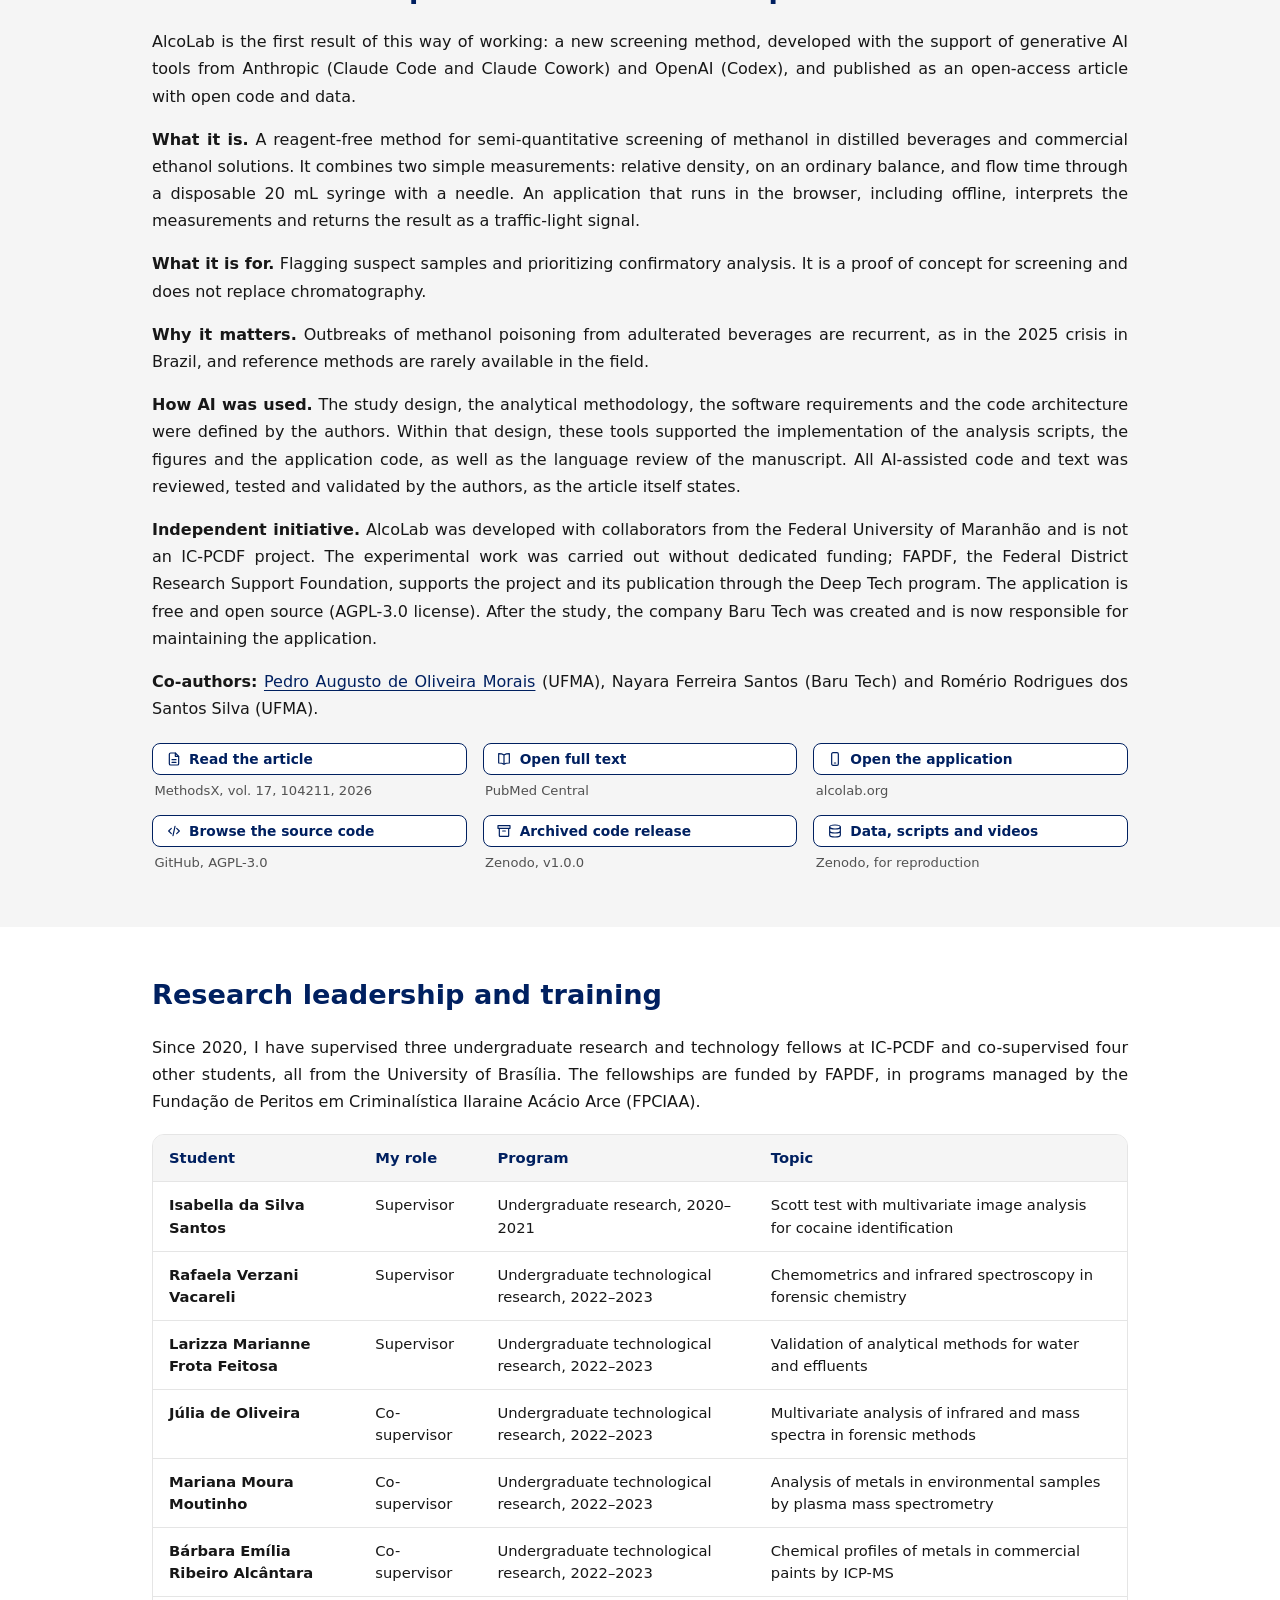
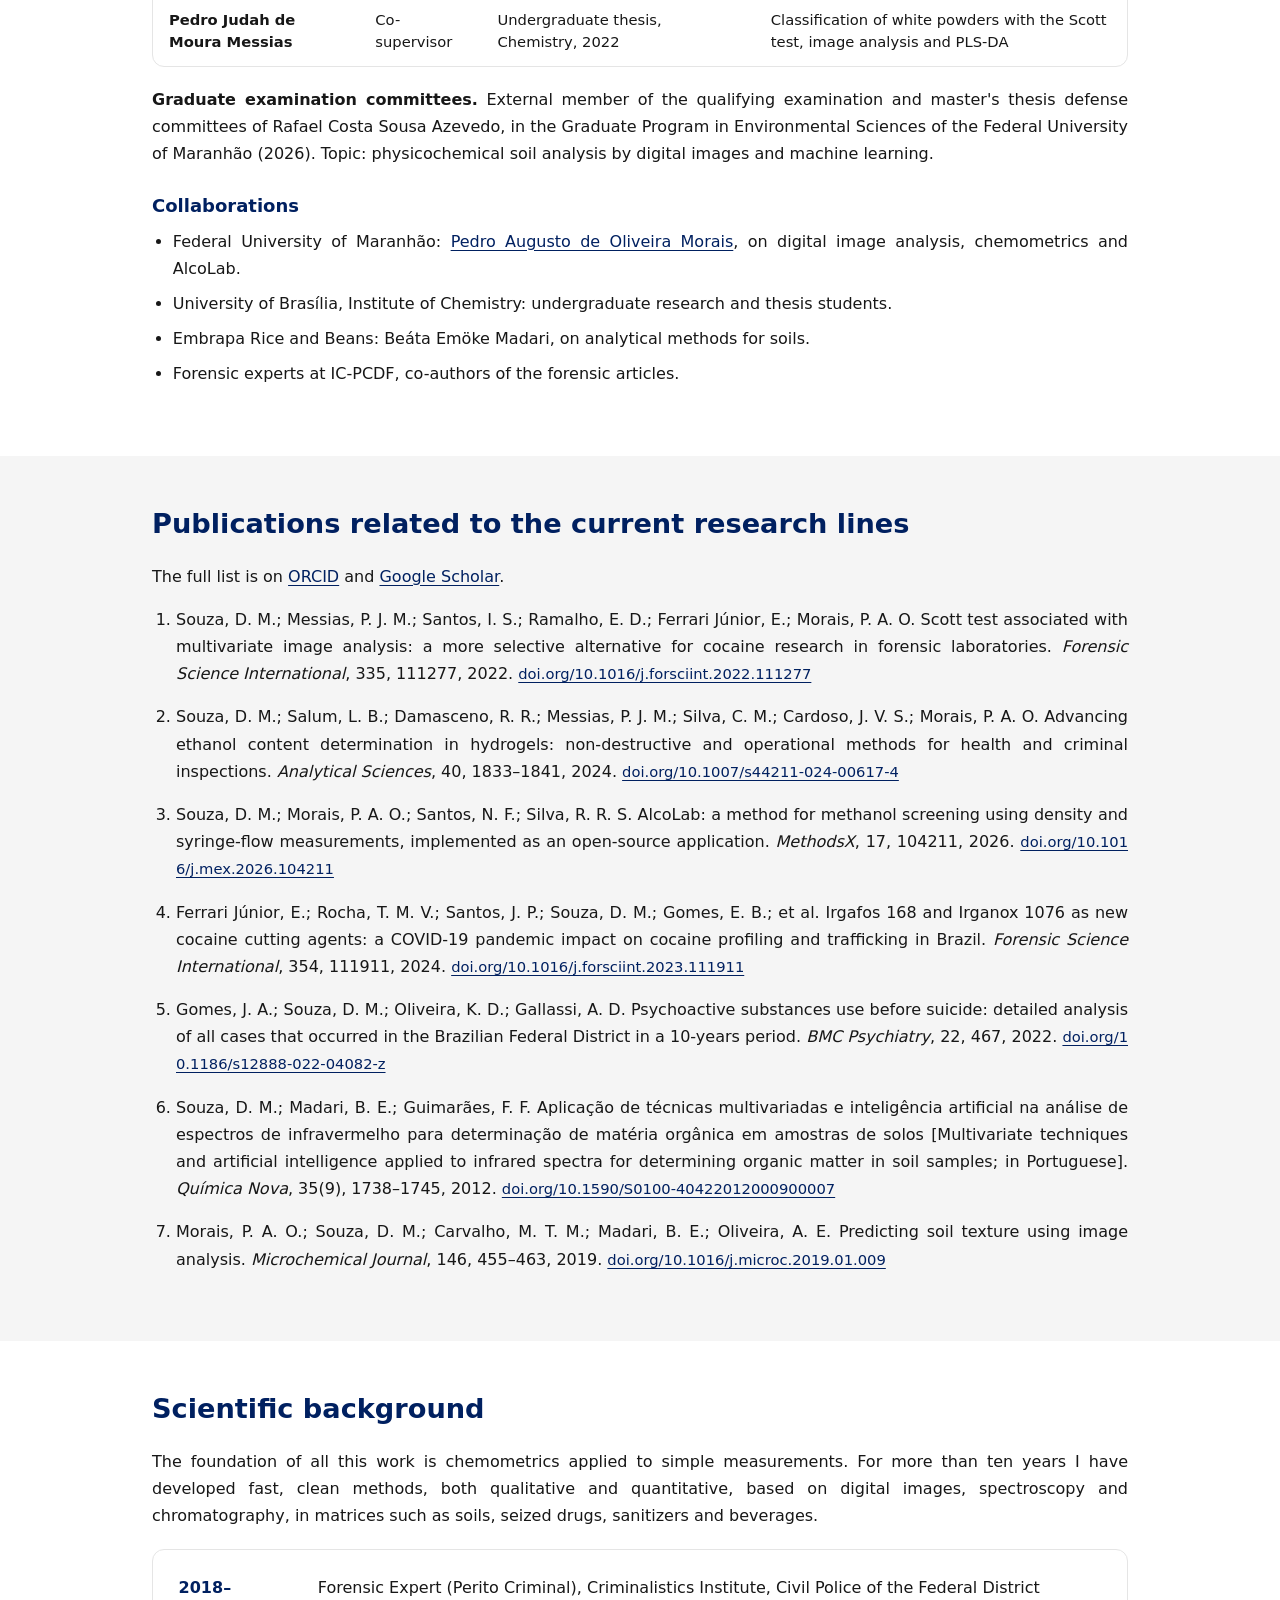
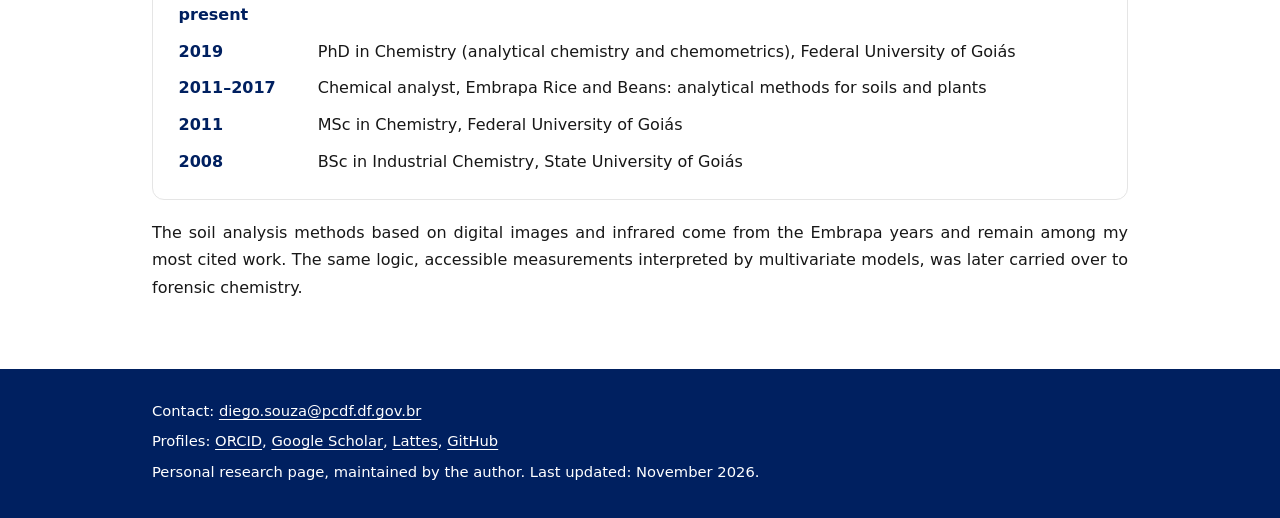
==== commit 654ad193: "Tighter layout, smaller outline buttons with icons, portrait photo, left-aligned titles, AlcoLab tit" ====
--- a/index.html
+++ b/index.html
@@ -15,7 +15,7 @@
 <meta property="og:url" content="https://diegoanapolis.github.io/">
 <meta property="og:image" content="https://diegoanapolis.github.io/diego-mendes-de-souza.jpg">
 <link rel="icon" href="data:image/svg+xml,%3Csvg xmlns='http://www.w3.org/2000/svg' viewBox='0 0 32 32'%3E%3Crect width='32' height='32' rx='6' fill='%23002060'/%3E%3Cpath d='M4 22h6l3-13 4 17 3-9 2 5h6' fill='none' stroke='%23fff' stroke-width='2.4' stroke-linejoin='round' stroke-linecap='round'/%3E%3C/svg%3E">
-<link rel="stylesheet" href="style.css?v=3">
+<link rel="stylesheet" href="style.css?v=5">
 <script type="application/ld+json">
 {"@context":"https://schema.org","@type":"Person","name":"Diego Mendes de Souza","jobTitle":"Forensic Expert (Perito Criminal)","description":"Forensic chemistry researcher working on rapid analytical methods, chemometrics and generative AI.","url":"https://diegoanapolis.github.io/","image":"https://diegoanapolis.github.io/diego-mendes-de-souza.jpg","email":"mailto:diego.souza@pcdf.df.gov.br","affiliation":{"@type":"GovernmentOrganization","name":"Instituto de Criminalística, Polícia Civil do Distrito Federal (IC-PCDF)","url":"https://www.pcdf.df.gov.br"},"alumniOf":{"@type":"CollegeOrUniversity","name":"Universidade Federal de Goiás"},"knowsAbout":["Forensic chemistry","Chemometrics","FTIR spectroscopy","GC-MS","Machine learning","Seized drug analysis"],"sameAs":["https://orcid.org/0000-0002-3634-971X","https://scholar.google.com/citations?user=AadFvX4AAAAJ","http://lattes.cnpq.br/0770100573786119","https://github.com/diegoanapolis"]}
 </script>
@@ -26,7 +26,7 @@
   <details class="menu"><summary><span class="burger" aria-hidden="true"></span>Sections</summary><nav aria-label="Sections"><ul>
     <li><a href="#about">About</a></li>
     <li><a href="#research">Current research</a></li>
-    <li><a href="#alcolab">Open science and AlcoLab</a></li>
+    <li><a href="#alcolab">Generative AI, AlcoLab and open science</a></li>
     <li><a href="#training">Leadership and training</a></li>
     <li><a href="#publications">Publications</a></li>
     <li><a href="#background">Background</a></li>
@@ -44,14 +44,14 @@
     <p class="affil">Criminalistics Institute, Technical Police Department, Civil Police of the Federal District (IC-PCDF), Brasília, Brazil</p>
     <p class="lead">I develop rapid, low-cost analytical methods that use little or no reagent, for forensic chemistry and public health. I combine spectroscopy, digital image analysis and chromatography with chemometrics and, more recently, frontier generative models, always validated against reference methods and published openly.</p>
     <ul class="profiles">
-      <li><a rel="me" href="https://orcid.org/0000-0002-3634-971X">ORCID</a></li>
-      <li><a rel="me" href="https://scholar.google.com/citations?user=AadFvX4AAAAJ">Google Scholar</a></li>
-      <li><a rel="me" href="http://lattes.cnpq.br/0770100573786119">Lattes CV</a></li>
-      <li><a rel="me" href="https://github.com/diegoanapolis">GitHub</a></li>
-      <li><a href="mailto:diego.souza@pcdf.df.gov.br">diego.souza@pcdf.df.gov.br</a></li>
+      <li><a rel="me" href="https://orcid.org/0000-0002-3634-971X"><svg class="ic" viewBox="0 0 24 24" aria-hidden="true"><rect x="3" y="5" width="18" height="14" rx="2"/><circle cx="9" cy="11" r="2"/><path d="M6 16c.6-1.6 1.7-2.4 3-2.4s2.4.8 3 2.4M15 10h3M15 14h3"/></svg>ORCID</a></li>
+      <li><a rel="me" href="https://scholar.google.com/citations?user=AadFvX4AAAAJ"><svg class="ic" viewBox="0 0 24 24" aria-hidden="true"><path d="M2 9l10-5 10 5-10 5z"/><path d="M6 11.5V16c1.8 1.6 3.8 2.4 6 2.4s4.2-.8 6-2.4v-4.5M22 9v5"/></svg>Google Scholar</a></li>
+      <li><a rel="me" href="http://lattes.cnpq.br/0770100573786119"><svg class="ic" viewBox="0 0 24 24" aria-hidden="true"><path d="M14 3H7a2 2 0 0 0-2 2v14a2 2 0 0 0 2 2h10a2 2 0 0 0 2-2V8z"/><path d="M14 3v5h5M9 13h6M9 17h6"/></svg>Lattes CV</a></li>
+      <li><a rel="me" href="https://github.com/diegoanapolis"><svg class="ic" viewBox="0 0 24 24" aria-hidden="true"><path d="M8 8l-4 4 4 4M16 8l4 4-4 4M13.5 5l-3 14"/></svg>GitHub</a></li>
+      <li><a href="mailto:diego.souza@pcdf.df.gov.br"><svg class="ic" viewBox="0 0 24 24" aria-hidden="true"><rect x="3" y="5" width="18" height="14" rx="2"/><path d="M3 7l9 6 9-6"/></svg>diego.souza@pcdf.df.gov.br</a></li>
     </ul>
   </div>
-  <div class="hero-side"><img class="portrait" src="diego-mendes-de-souza.jpg" width="560" height="560" alt="Portrait of Diego Mendes de Souza"></div>
+  <div class="hero-side"><img class="portrait" src="diego-mendes-de-souza.jpg?v=2" width="640" height="804" alt="Portrait of Diego Mendes de Souza"></div>
 </div></header>
 
 <main>
@@ -59,7 +59,7 @@
 <section id="about"><div class="wrap">
   <h2>About</h2>
   <div class="intro"><div><p>I have been a forensic expert (perito criminal) at the Civil Police of the Federal District since 2018 and hold a PhD in Chemistry from the Federal University of Goiás. At the Criminalistics Institute, I lead applied research lines that start from a recurring analytical problem: identifying and quantifying substances in mixtures quickly, at low cost and with little waste.</p>
-  <p>This page presents those lines, the results published so far, and the students and collaborators who take part in them.</p></div><figure class="chem"><img src="fig-chemometrics.svg" width="320" height="290" loading="lazy" alt="Illustration: three overlapping spectra and a matrix diagram of their multivariate decomposition"><figcaption>Illustration: overlapping spectra of a mixture and their multivariate decomposition, X = TP<sup>T</sup> + E.</figcaption></figure></div>
+  <p>This page presents those lines, the results published so far, and the students and collaborators who take part in them.</p></div><figure class="chem"><img src="fig-chemometrics.svg" width="320" height="290" loading="lazy" alt="Illustration: three overlapping spectra and a matrix diagram of their multivariate decomposition"></figure></div>
 
   <aside class="basis">
     <h3>Institutional basis for research</h3>
@@ -127,21 +127,21 @@
 </div></section>
 
 <section id="alcolab"><div class="wrap">
-  <h2>Open science and AlcoLab</h2>
+  <h2>Generative AI in practice: AlcoLab and open science</h2>
   <p>AlcoLab is the first result of this way of working: a new screening method, developed with the support of generative AI tools from Anthropic (Claude Code and Claude Cowork) and OpenAI (Codex), and published as an open-access article with open code and data.</p>
   <p><strong>What it is.</strong> A reagent-free method for semi-quantitative screening of methanol in distilled beverages and commercial ethanol solutions. It combines two simple measurements: relative density, on an ordinary balance, and flow time through a disposable 20 mL syringe with a needle. An application that runs in the browser, including offline, interprets the measurements and returns the result as a traffic-light signal.</p>
   <p><strong>What it is for.</strong> Flagging suspect samples and prioritizing confirmatory analysis. It is a proof of concept for screening and does not replace chromatography.</p>
   <p><strong>Why it matters.</strong> Outbreaks of methanol poisoning from adulterated beverages are recurrent, as in the 2025 crisis in Brazil, and reference methods are rarely available in the field.</p>
   <p><strong>How AI was used.</strong> The study design, the analytical methodology, the software requirements and the code architecture were defined by the authors. Within that design, these tools supported the implementation of the analysis scripts, the figures and the application code, as well as the language review of the manuscript. All AI-assisted code and text was reviewed, tested and validated by the authors, as the article itself states.</p>
   <p><strong>Independent initiative.</strong> AlcoLab was developed with collaborators from the Federal University of Maranhão and is not an IC-PCDF project. The experimental work was carried out without dedicated funding; FAPDF, the Federal District Research Support Foundation, supports the project and its publication through the Deep Tech program. The application is free and open source (AGPL-3.0 license). After the study, the company Baru Tech was created and is now responsible for maintaining the application.</p>
-  <p><strong>Co-authors:</strong> Pedro Augusto de Oliveira Morais (UFMA), Nayara Ferreira Santos (Baru Tech) and Romério Rodrigues dos Santos Silva (UFMA).</p>
+  <p><strong>Co-authors:</strong> <a href="https://sigaa.ufma.br/sigaa/public/docente/portal.jsf?siape=1052506">Pedro Augusto de Oliveira Morais</a> (UFMA), Nayara Ferreira Santos (Baru Tech) and Romério Rodrigues dos Santos Silva (UFMA).</p>
   <ul class="links">
-    <li><a href="https://doi.org/10.1016/j.mex.2026.104211">Read the article</a><small>MethodsX, vol. 17, 104211, 2026</small></li>
-    <li><a href="https://pmc.ncbi.nlm.nih.gov/articles/PMC13735008/">Open full text</a><small>PubMed Central</small></li>
-    <li><a href="https://alcolab.org">Open the application</a><small>alcolab.org</small></li>
-    <li><a href="https://github.com/diegoanapolis/alcolab">Browse the source code</a><small>GitHub, AGPL-3.0</small></li>
-    <li><a href="https://doi.org/10.5281/zenodo.20573733">Archived code release</a><small>Zenodo, v1.0.0</small></li>
-    <li><a href="https://doi.org/10.5281/zenodo.20574038">Data, scripts and videos</a><small>Zenodo, for reproduction</small></li>
+    <li><a href="https://doi.org/10.1016/j.mex.2026.104211"><svg class="ic" viewBox="0 0 24 24" aria-hidden="true"><path d="M14 3H7a2 2 0 0 0-2 2v14a2 2 0 0 0 2 2h10a2 2 0 0 0 2-2V8z"/><path d="M14 3v5h5M9 13h6M9 17h6"/></svg>Read the article</a><small>MethodsX, vol. 17, 104211, 2026</small></li>
+    <li><a href="https://pmc.ncbi.nlm.nih.gov/articles/PMC13735008/"><svg class="ic" viewBox="0 0 24 24" aria-hidden="true"><path d="M12 6c-2-1.4-4.6-2-8-2v14c3.4 0 6 .6 8 2 2-1.4 4.6-2 8-2V4c-3.4 0-6 .6-8 2zM12 6v14"/></svg>Open full text</a><small>PubMed Central</small></li>
+    <li><a href="https://alcolab.org"><svg class="ic" viewBox="0 0 24 24" aria-hidden="true"><rect x="7" y="2.5" width="10" height="19" rx="2"/><path d="M11 18h2"/></svg>Open the application</a><small>alcolab.org</small></li>
+    <li><a href="https://github.com/diegoanapolis/alcolab"><svg class="ic" viewBox="0 0 24 24" aria-hidden="true"><path d="M8 8l-4 4 4 4M16 8l4 4-4 4M13.5 5l-3 14"/></svg>Browse the source code</a><small>GitHub, AGPL-3.0</small></li>
+    <li><a href="https://doi.org/10.5281/zenodo.20573733"><svg class="ic" viewBox="0 0 24 24" aria-hidden="true"><path d="M3 4h18v4H3zM5 8v11a1 1 0 0 0 1 1h12a1 1 0 0 0 1-1V8M10 12h4"/></svg>Archived code release</a><small>Zenodo, v1.0.0</small></li>
+    <li><a href="https://doi.org/10.5281/zenodo.20574038"><svg class="ic" viewBox="0 0 24 24" aria-hidden="true"><ellipse cx="12" cy="6" rx="8" ry="3"/><path d="M4 6v6c0 1.7 3.6 3 8 3s8-1.3 8-3V6M4 12v6c0 1.7 3.6 3 8 3s8-1.3 8-3v-6"/></svg>Data, scripts and videos</a><small>Zenodo, for reproduction</small></li>
   </ul>
 </div></section>
 
@@ -165,7 +165,7 @@
   <p><strong>Graduate examination committees.</strong> External member of the qualifying examination and master's thesis defense committees of Rafael Costa Sousa Azevedo, in the Graduate Program in Environmental Sciences of the Federal University of Maranhão (2026). Topic: physicochemical soil analysis by digital images and machine learning.</p>
   <h3>Collaborations</h3>
   <ul>
-    <li>Federal University of Maranhão: Pedro Augusto de Oliveira Morais, on digital image analysis, chemometrics and AlcoLab.</li>
+    <li>Federal University of Maranhão: <a href="https://sigaa.ufma.br/sigaa/public/docente/portal.jsf?siape=1052506">Pedro Augusto de Oliveira Morais</a>, on digital image analysis, chemometrics and AlcoLab.</li>
     <li>University of Brasília, Institute of Chemistry: undergraduate research and thesis students.</li>
     <li>Embrapa Rice and Beans: Beáta Emöke Madari, on analytical methods for soils.</li>
     <li>Forensic experts at IC-PCDF, co-authors of the forensic articles.</li>
--- a/style.css
+++ b/style.css
@@ -49,51 +49,47 @@
 .menu nav a:hover{background:var(--alt);color:var(--title)}
 
 /* hero */
-.hero{background:var(--bg);padding:4.5rem 0}
+.hero{background:var(--bg);padding:3rem 0}
 .hero-grid{display:grid;grid-template-columns:minmax(0,1fr) 17rem;gap:3.5rem;align-items:center}
-.hero h1{font-size:clamp(2.4rem,5.6vw,3.75rem);line-height:1.05;font-weight:800;letter-spacing:-.02em;color:var(--title);margin:0 0 1rem}
+.hero h1{font-size:2.03rem;line-height:1.15;font-weight:800;letter-spacing:-.01em;color:var(--title);margin:0 0 .45rem}
 .role{font-size:1.45rem;line-height:1.3;font-weight:700;color:var(--brand-soft);margin:0 0 .6rem;text-align:left}
-.affil{color:var(--muted);margin:0 0 1.4rem;text-align:left}
-.lead{font-size:1.1rem;margin:0 0 1.7rem}
-.profiles{list-style:none;display:flex;flex-wrap:wrap;gap:.7rem;padding:0;margin:0}
+.affil{color:var(--muted);margin:0 0 1.1rem;text-align:left}
+.lead{font-size:1.08rem;margin:0 0 1.3rem}
+.profiles{list-style:none;display:flex;flex-wrap:wrap;gap:.5rem;padding:0;margin:0}
 .profiles li{margin:0;text-align:left}
-.profiles a{display:inline-block;padding:.62rem 1.1rem;border-radius:.5rem;border:1.5px solid var(--brand);color:var(--title);font-weight:600;font-size:.95rem;text-decoration:none}
-.profiles li:first-child a{background:var(--btn-bg);border-color:var(--btn-bg);color:var(--btn-fg)}
-.profiles a:hover{background:var(--btn-bg);border-color:var(--btn-bg);color:var(--btn-fg)}
-.portrait{width:100%;height:auto;aspect-ratio:1;object-fit:cover;border-radius:.75rem;display:block}
+.profiles a,.links a{display:inline-flex;align-items:center;gap:.45rem;padding:.34rem .8rem;border-radius:.5rem;border:1.5px solid var(--brand);background:transparent;color:var(--title);font-weight:600;font-size:.86rem;line-height:1.35;text-decoration:none}
+.ic{width:1rem;height:1rem;flex:none;fill:none;stroke:currentColor;stroke-width:1.8;stroke-linecap:round;stroke-linejoin:round}
+.profiles a:hover,.portrait{width:100%;height:auto;border-radius:.75rem;display:block}
 
 /* content bands */
-main section{padding:5rem 0;background:var(--bg)}
+main section{padding:3.25rem 0;background:var(--bg)}
 main section:nth-of-type(odd){background:var(--alt)}
-h2{font-size:1.875rem;line-height:1.2;font-weight:700;color:var(--title);text-align:center;margin:0 0 2.5rem}
-h3{font-size:1.125rem;line-height:1.4;font-weight:600;color:var(--title);margin:2.2rem 0 .7rem}
+h2{font-size:1.7rem;line-height:1.2;font-weight:700;color:var(--title);text-align:left;margin:0 0 1.4rem}
+h3{font-size:1.125rem;line-height:1.4;font-weight:600;color:var(--title);margin:1.6rem 0 .6rem}
 .intro{display:grid;grid-template-columns:minmax(0,1fr) 17rem;gap:3.5rem;align-items:center}
 .intro p:last-child{margin-bottom:0}
 .chem img{display:block;width:100%;height:auto}
-.chem figcaption{font-size:.78rem;line-height:1.45;color:var(--muted);margin-top:.6rem}
 .basis,.line{background:var(--card);border:1px solid var(--rule);border-radius:.75rem;padding:1.5rem 1.6rem}
-.basis{margin-top:2.5rem}
+.basis{margin-top:1.6rem}
 .basis h3,.line h3{margin-top:0}
 .basis ul{font-size:.94rem;margin-bottom:0}
 .basis li{text-align:left}
-.lines{display:grid;grid-template-columns:1fr 1fr;gap:1.5rem;margin:2rem 0}
+.lines{display:grid;grid-template-columns:1fr 1fr;gap:1.25rem;margin:1.4rem 0}
 .question{font-weight:600;color:var(--brand-soft)}
 .stage{border-left:3px solid var(--brand);padding-left:.9rem;font-size:.95rem}
 .refs{font-size:.92rem;color:var(--muted);margin-bottom:0}
-.study{margin:3rem 0 2.5rem}
+.study{margin:2rem 0 1.6rem}
 .study figcaption{font-size:1.125rem;font-weight:600;color:var(--title);margin-bottom:1.3rem}
 .flow{list-style:none;counter-reset:step;display:grid;grid-template-columns:repeat(5,1fr);gap:1rem;padding:0;margin:0}
 .flow li{counter-increment:step;margin:0;padding:1.1rem 1rem;border:1px solid var(--rule);border-radius:.75rem;background:var(--card);font-size:.9rem;line-height:1.5;text-align:left;hyphens:manual}
 .flow li::before{content:counter(step);display:flex;align-items:center;justify-content:center;width:2rem;height:2rem;border-radius:50%;background:var(--btn-bg);color:var(--btn-fg);font-weight:700;margin-bottom:.7rem}
 .flow b{display:block;color:var(--title);margin-bottom:.3rem}
 .flow span{color:var(--muted)}
-.links{list-style:none;padding:0;margin:1.8rem 0 0;display:grid;grid-template-columns:repeat(3,1fr);gap:1rem}
+.links{list-style:none;padding:0;margin:1.3rem 0 0;display:grid;grid-template-columns:repeat(3,1fr);gap:.8rem 1rem}
 .links li{margin:0;text-align:left}
-.links a{display:block;padding:.75rem 1rem;border-radius:.5rem;border:1.5px solid var(--brand);background:var(--card);color:var(--title);font-weight:600;text-decoration:none}
-.links li:first-child a{background:var(--btn-bg);border-color:var(--btn-bg);color:var(--btn-fg)}
-.links a:hover{background:var(--btn-bg);border-color:var(--btn-bg);color:var(--btn-fg)}
+.links a{display:flex;background:var(--card)}
 .links small{display:block;font-size:.82rem;color:var(--muted);margin-top:.35rem;padding-left:.15rem}
-.scroll{overflow-x:auto;margin:1.6rem 0;border:1px solid var(--rule);border-radius:.75rem;background:var(--card)}
+.scroll{overflow-x:auto;margin:1.2rem 0;border:1px solid var(--rule);border-radius:.75rem;background:var(--card)}
 table{border-collapse:collapse;width:100%;font-size:.92rem;line-height:1.5}
 th{text-align:left;font-weight:600;color:var(--title);background:var(--alt);padding:.75rem 1rem;white-space:nowrap}
 td{border-top:1px solid var(--rule);padding:.75rem 1rem;vertical-align:top}
@@ -101,27 +97,30 @@
 .pubs{padding-left:1.5rem}
 .pubs li{margin-bottom:1rem}
 .pubs a{font-size:.92rem;word-break:break-all}
-.path{display:grid;grid-template-columns:7.5rem 1fr;gap:.7rem 1.2rem;margin:1.8rem 0;padding:1.5rem 1.6rem;border:1px solid var(--rule);border-radius:.75rem;background:var(--card)}
+.path{display:grid;grid-template-columns:7.5rem 1fr;gap:.6rem 1.2rem;margin:1.2rem 0;padding:1.5rem 1.6rem;border:1px solid var(--rule);border-radius:.75rem;background:var(--card)}
 .path dt{font-weight:700;color:var(--title)}
 .path dd{margin:0;text-align:left}
 
-footer{background:var(--foot-bg);color:var(--foot-fg);padding:2.5rem 0;font-size:.92rem}
+footer{background:var(--foot-bg);color:var(--foot-fg);padding:1.8rem 0;font-size:.92rem}
 footer p{margin:0 0 .35rem;text-align:left}
 footer a{color:#ffffff}
 
 @media (max-width:56rem){
   .bar-title{visibility:hidden}
-  .hero{padding:2.5rem 0 3rem}
+  .hero{padding:1.8rem 0 2.2rem}
+  .hero h1{font-size:1.68rem}
   .hero-grid{grid-template-columns:1fr;gap:1.5rem}
-  .hero-side{order:-1;width:8.5rem}
+  .hero-side{order:-1;width:7.5rem}
   .role{font-size:1.2rem}
   .lead{font-size:1.02rem}
-  .profiles a{padding:.55rem .9rem;font-size:.9rem}
-  main section{padding:3.5rem 0}
-  h2{font-size:1.55rem;margin-bottom:1.8rem}
+  main section{padding:2.4rem 0}
+  h2{font-size:1.4rem;margin-bottom:1.1rem}
   .intro{grid-template-columns:1fr;gap:1.8rem}
   .chem{max-width:19rem;margin:0 auto}
   .lines,.flow,.links{grid-template-columns:1fr}
+  .flow li{display:grid;grid-template-columns:2rem 1fr;column-gap:.9rem;align-items:start}
+  .flow li::before{grid-row:1 / span 2;margin-bottom:0}
+  .flow b,.flow span{grid-column:2}
   .basis,.line{padding:1.2rem 1.15rem}
   table{min-width:40rem}
   .path{grid-template-columns:5.6rem 1fr;padding:1.2rem 1.15rem}
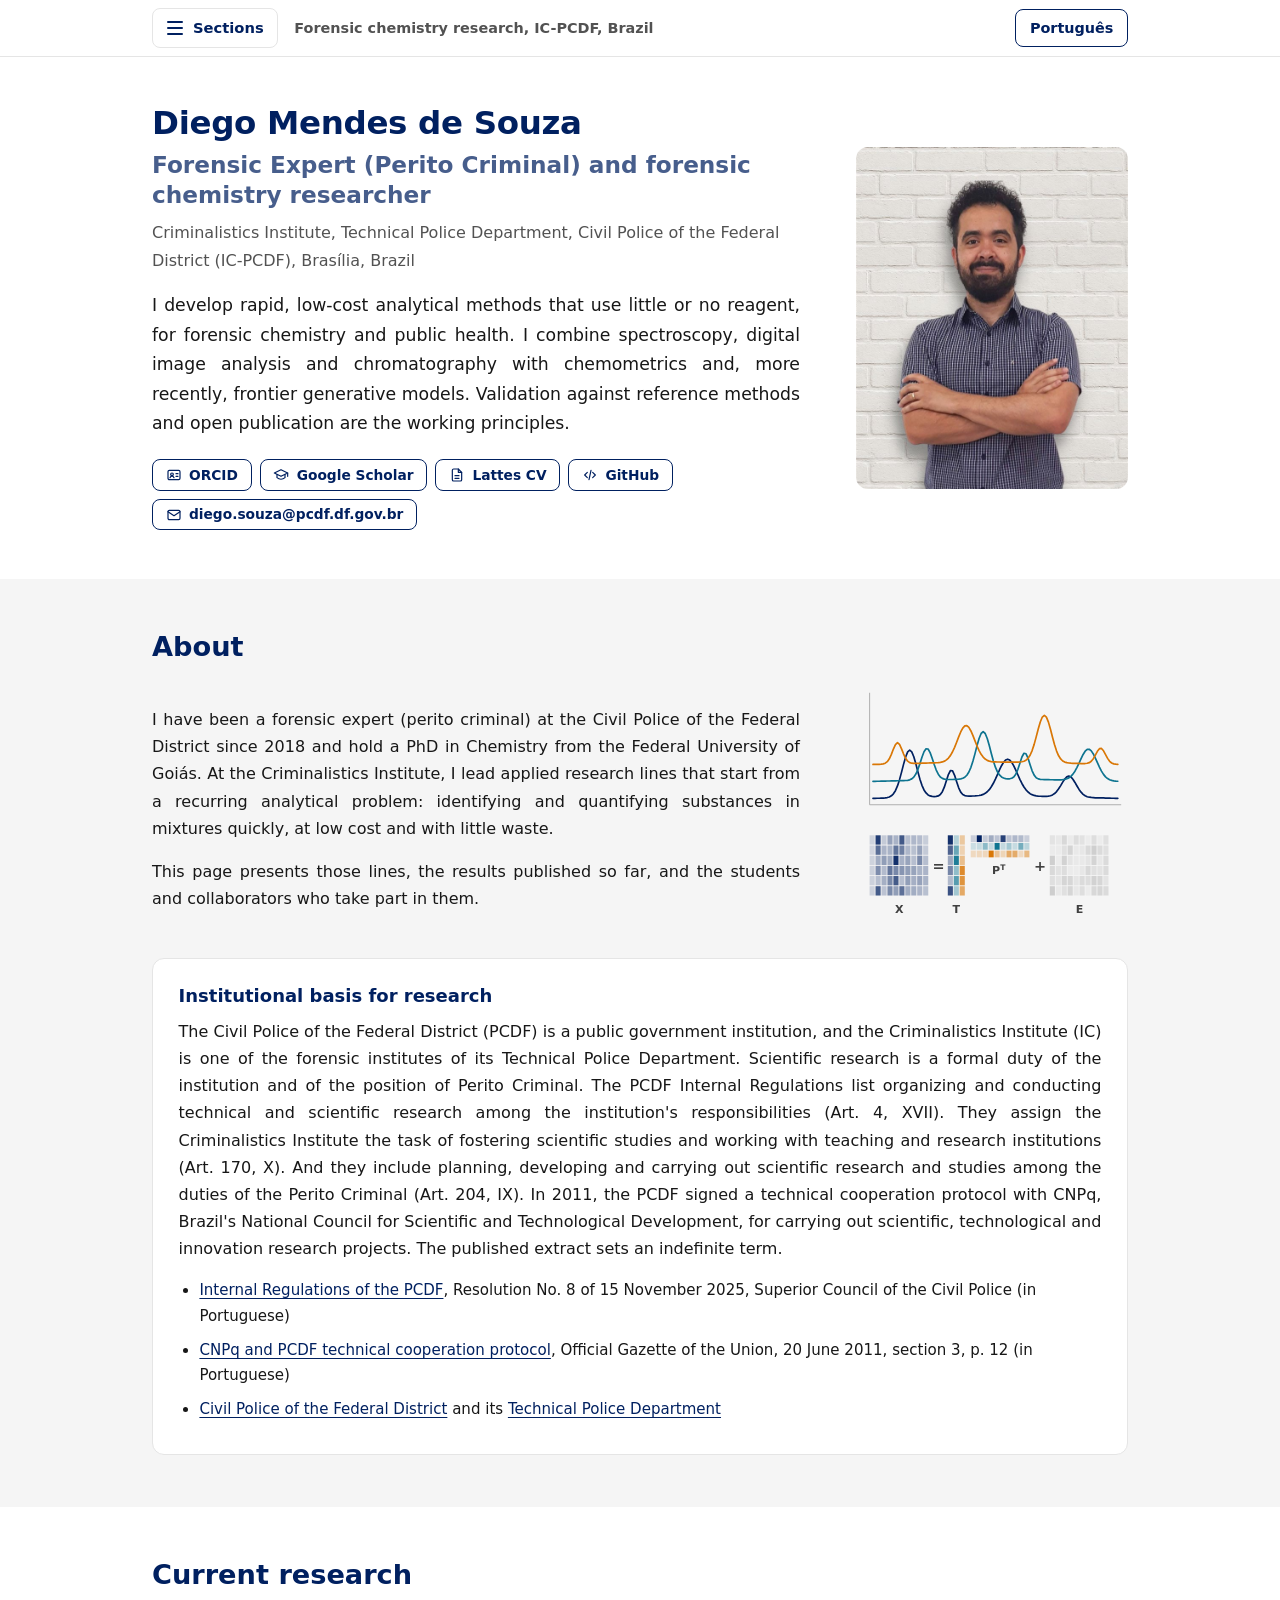
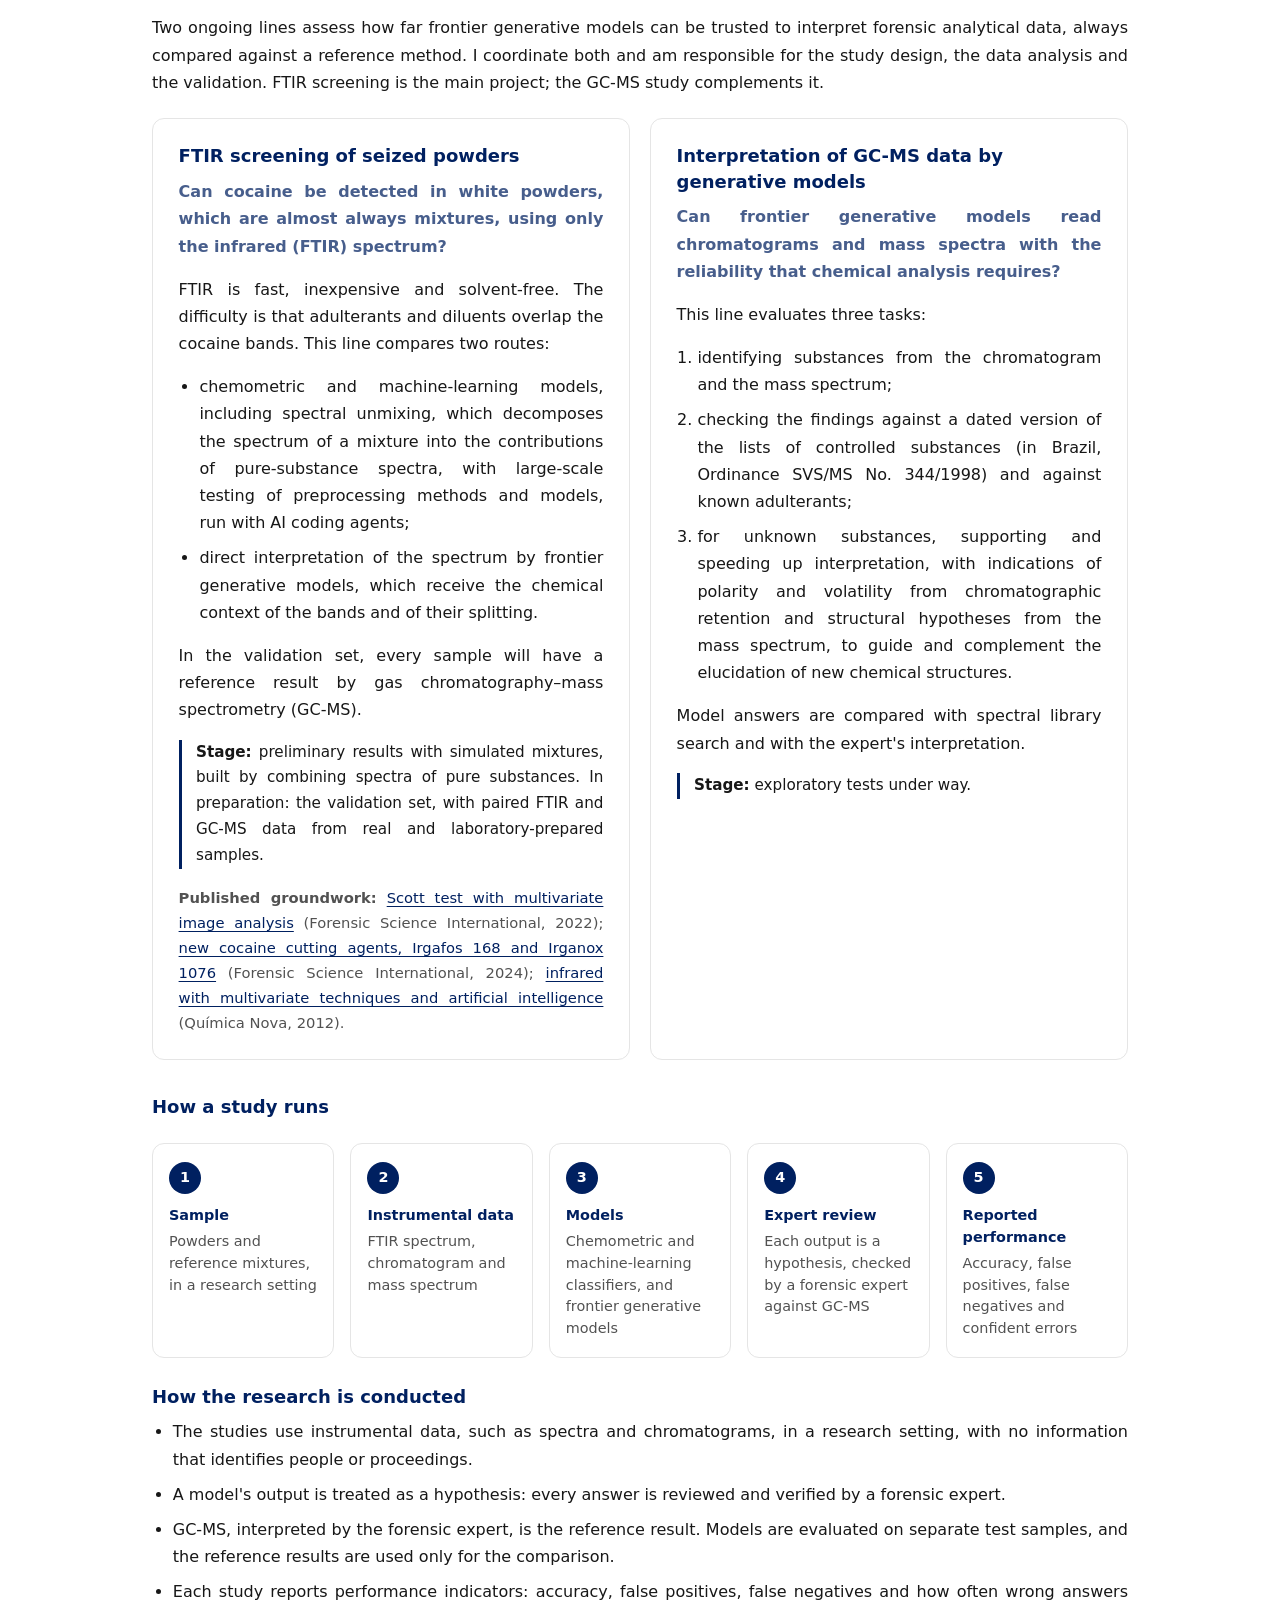
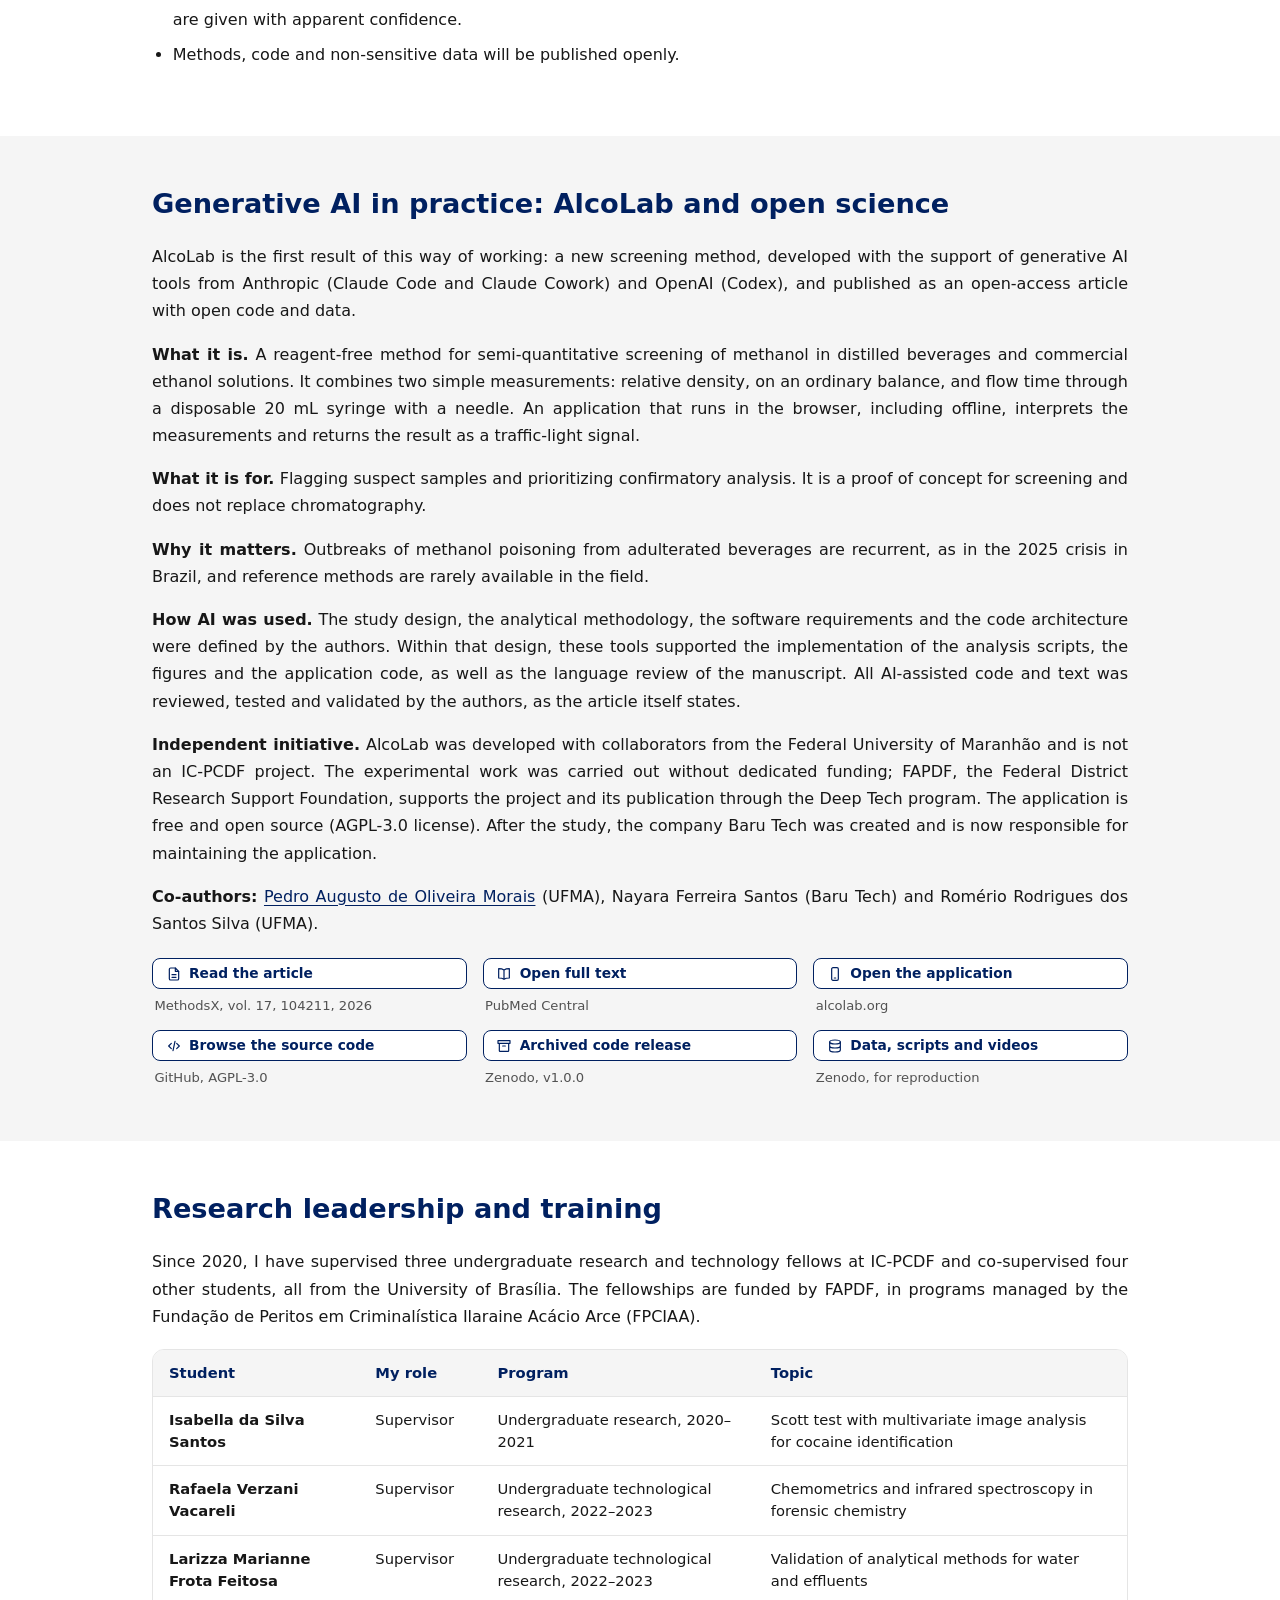
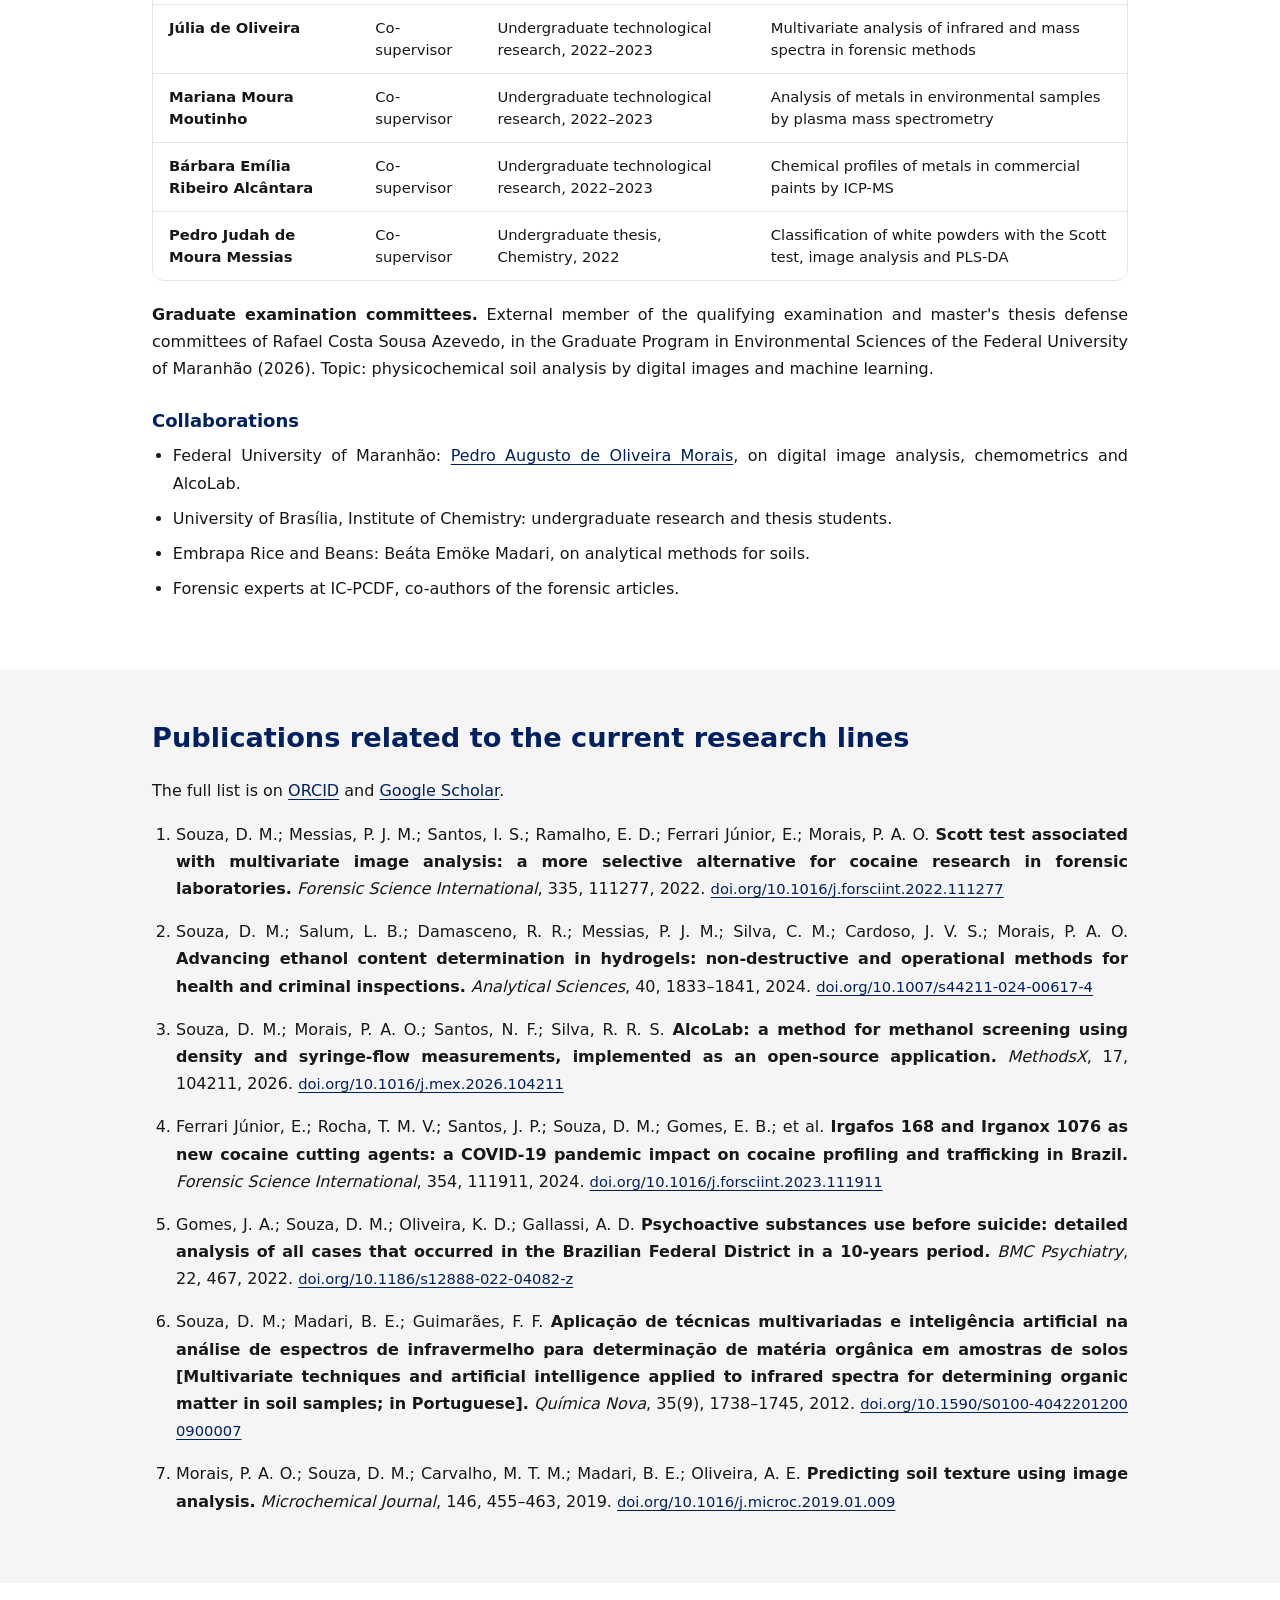
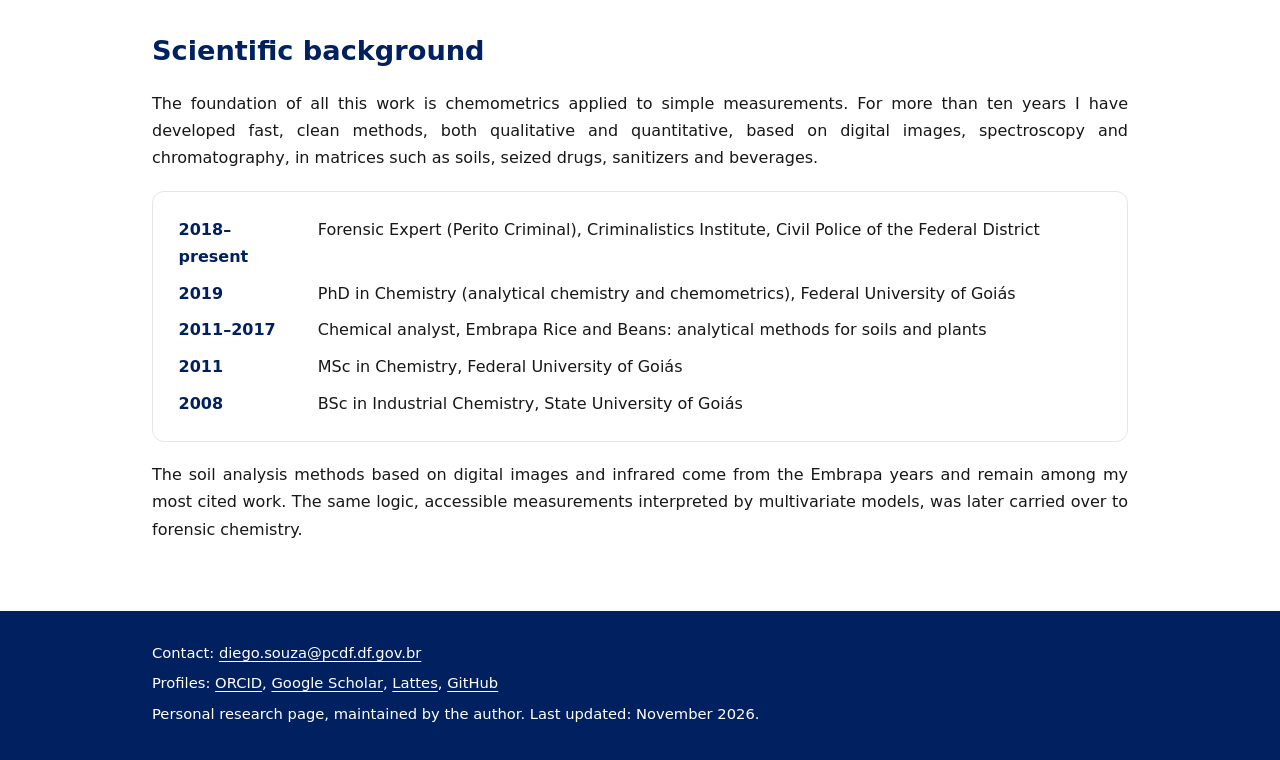
==== commit e784b9e8: "Content review: separate results from planned validation, state coordination, unmixing, test design;" ====
--- a/index.html
+++ b/index.html
@@ -15,7 +15,7 @@
 <meta property="og:url" content="https://diegoanapolis.github.io/">
 <meta property="og:image" content="https://diegoanapolis.github.io/diego-mendes-de-souza.jpg">
 <link rel="icon" href="data:image/svg+xml,%3Csvg xmlns='http://www.w3.org/2000/svg' viewBox='0 0 32 32'%3E%3Crect width='32' height='32' rx='6' fill='%23002060'/%3E%3Cpath d='M4 22h6l3-13 4 17 3-9 2 5h6' fill='none' stroke='%23fff' stroke-width='2.4' stroke-linejoin='round' stroke-linecap='round'/%3E%3C/svg%3E">
-<link rel="stylesheet" href="style.css?v=5">
+<link rel="stylesheet" href="style.css?v=7">
 <script type="application/ld+json">
 {"@context":"https://schema.org","@type":"Person","name":"Diego Mendes de Souza","jobTitle":"Forensic Expert (Perito Criminal)","description":"Forensic chemistry researcher working on rapid analytical methods, chemometrics and generative AI.","url":"https://diegoanapolis.github.io/","image":"https://diegoanapolis.github.io/diego-mendes-de-souza.jpg","email":"mailto:diego.souza@pcdf.df.gov.br","affiliation":{"@type":"GovernmentOrganization","name":"Instituto de Criminalística, Polícia Civil do Distrito Federal (IC-PCDF)","url":"https://www.pcdf.df.gov.br"},"alumniOf":{"@type":"CollegeOrUniversity","name":"Universidade Federal de Goiás"},"knowsAbout":["Forensic chemistry","Chemometrics","FTIR spectroscopy","GC-MS","Machine learning","Seized drug analysis"],"sameAs":["https://orcid.org/0000-0002-3634-971X","https://scholar.google.com/citations?user=AadFvX4AAAAJ","http://lattes.cnpq.br/0770100573786119","https://github.com/diegoanapolis"]}
 </script>
@@ -42,7 +42,7 @@
     <h1>Diego Mendes de Souza</h1>
     <p class="role">Forensic Expert (Perito Criminal) and forensic chemistry researcher</p>
     <p class="affil">Criminalistics Institute, Technical Police Department, Civil Police of the Federal District (IC-PCDF), Brasília, Brazil</p>
-    <p class="lead">I develop rapid, low-cost analytical methods that use little or no reagent, for forensic chemistry and public health. I combine spectroscopy, digital image analysis and chromatography with chemometrics and, more recently, frontier generative models, always validated against reference methods and published openly.</p>
+    <p class="lead">I develop rapid, low-cost analytical methods that use little or no reagent, for forensic chemistry and public health. I combine spectroscopy, digital image analysis and chromatography with chemometrics and, more recently, frontier generative models. Validation against reference methods and open publication are the working principles.</p>
     <ul class="profiles">
       <li><a rel="me" href="https://orcid.org/0000-0002-3634-971X"><svg class="ic" viewBox="0 0 24 24" aria-hidden="true"><rect x="3" y="5" width="18" height="14" rx="2"/><circle cx="9" cy="11" r="2"/><path d="M6 16c.6-1.6 1.7-2.4 3-2.4s2.4.8 3 2.4M15 10h3M15 14h3"/></svg>ORCID</a></li>
       <li><a rel="me" href="https://scholar.google.com/citations?user=AadFvX4AAAAJ"><svg class="ic" viewBox="0 0 24 24" aria-hidden="true"><path d="M2 9l10-5 10 5-10 5z"/><path d="M6 11.5V16c1.8 1.6 3.8 2.4 6 2.4s4.2-.8 6-2.4v-4.5M22 9v5"/></svg>Google Scholar</a></li>
@@ -63,7 +63,7 @@
 
   <aside class="basis">
     <h3>Institutional basis for research</h3>
-    <p>The Civil Police of the Federal District (PCDF) is a public government institution, and the Criminalistics Institute (IC) is one of the forensic institutes of its Technical Police Department. Scientific research is a formal duty of the institution and of the position of Perito Criminal. The PCDF Internal Regulations list organizing and conducting technical and scientific research among the institution's responsibilities (Art. 4, XVII). They assign the Criminalistics Institute the task of fostering scientific studies and working with teaching and research institutions (Art. 170, X). And they include planning, developing and carrying out scientific research and studies among the duties of the Perito Criminal (Art. 204, IX). In 2011, the PCDF signed a technical cooperation protocol with CNPq, Brazil's National Council for Scientific and Technological Development, for carrying out scientific, technological and innovation research projects. The protocol has no end date.</p>
+    <p>The Civil Police of the Federal District (PCDF) is a public government institution, and the Criminalistics Institute (IC) is one of the forensic institutes of its Technical Police Department. Scientific research is a formal duty of the institution and of the position of Perito Criminal. The PCDF Internal Regulations list organizing and conducting technical and scientific research among the institution's responsibilities (Art. 4, XVII). They assign the Criminalistics Institute the task of fostering scientific studies and working with teaching and research institutions (Art. 170, X). And they include planning, developing and carrying out scientific research and studies among the duties of the Perito Criminal (Art. 204, IX). In 2011, the PCDF signed a technical cooperation protocol with CNPq, Brazil's National Council for Scientific and Technological Development, for carrying out scientific, technological and innovation research projects. The published extract sets an indefinite term.</p>
     <ul>
       <li><a href="https://www.sinj.df.gov.br/sinj/Norma/dbe1096798f04ffcbefd5ec1b3cc1e87/pcdf_cspc_res_8_2025.html">Internal Regulations of the PCDF</a>, Resolution No. 8 of 15 November 2025, Superior Council of the Civil Police (in Portuguese)</li>
       <li><a href="https://www.gov.br/mme/pt-br/arquivos/do-20-06-2011-s3.pdf#page=12">CNPq and PCDF technical cooperation protocol</a>, Official Gazette of the Union, 20 June 2011, section 3, p. 12 (in Portuguese)</li>
@@ -74,7 +74,7 @@
 
 <section id="research"><div class="wrap">
   <h2>Current research</h2>
-  <p>Two ongoing lines assess how far frontier generative models can be trusted to interpret forensic analytical data, always compared against a reference method.</p>
+  <p>Two ongoing lines assess how far frontier generative models can be trusted to interpret forensic analytical data, always compared against a reference method. I coordinate both and am responsible for the study design, the data analysis and the validation. FTIR screening is the main project; the GC-MS study complements it.</p>
 
   <div class="lines">
     <article class="line">
@@ -82,11 +82,11 @@
       <p class="question">Can cocaine be detected in white powders, which are almost always mixtures, using only the infrared (FTIR) spectrum?</p>
       <p>FTIR is fast, inexpensive and solvent-free. The difficulty is that adulterants and diluents overlap the cocaine bands. This line compares two routes:</p>
       <ul>
-        <li>chemometric and machine-learning classifiers, with large-scale testing of preprocessing methods and models, run with AI coding agents;</li>
+        <li>chemometric and machine-learning models, including spectral unmixing, which decomposes the spectrum of a mixture into the contributions of pure-substance spectra, with large-scale testing of preprocessing methods and models, run with AI coding agents;</li>
         <li>direct interpretation of the spectrum by frontier generative models, which receive the chemical context of the bands and of their splitting.</li>
       </ul>
-      <p>Every sample has a reference result by gas chromatography–mass spectrometry (GC-MS).</p>
-      <p class="stage"><strong>Stage:</strong> preliminary results with spectra of pure substances and their combinations. In preparation: the sample set with paired FTIR and GC-MS data.</p>
+      <p>In the validation set, every sample will have a reference result by gas chromatography–mass spectrometry (GC-MS).</p>
+      <p class="stage"><strong>Stage:</strong> preliminary results with simulated mixtures, built by combining spectra of pure substances. In preparation: the validation set, with paired FTIR and GC-MS data from real and laboratory-prepared samples.</p>
       <p class="refs"><strong>Published groundwork:</strong> <a href="https://doi.org/10.1016/j.forsciint.2022.111277">Scott test with multivariate image analysis</a> (Forensic Science International, 2022); <a href="https://doi.org/10.1016/j.forsciint.2023.111911">new cocaine cutting agents, Irgafos 168 and Irganox 1076</a> (Forensic Science International, 2024); <a href="https://doi.org/10.1590/S0100-40422012000900007">infrared with multivariate techniques and artificial intelligence</a> (Química Nova, 2012).</p>
     </article>
 
@@ -96,7 +96,7 @@
       <p>This line evaluates three tasks:</p>
       <ol>
         <li>identifying substances from the chromatogram and the mass spectrum;</li>
-        <li>checking the findings against lists of controlled substances (in Brazil, Ordinance SVS/MS No. 344/1998) and of known adulterants;</li>
+        <li>checking the findings against a dated version of the lists of controlled substances (in Brazil, Ordinance SVS/MS No. 344/1998) and against known adulterants;</li>
         <li>for unknown substances, supporting and speeding up interpretation, with indications of polarity and volatility from chromatographic retention and structural hypotheses from the mass spectrum, to guide and complement the elucidation of new chemical structures.</li>
       </ol>
       <p>Model answers are compared with spectral library search and with the expert's interpretation.</p>
@@ -120,7 +120,7 @@
   <ul>
     <li>The studies use instrumental data, such as spectra and chromatograms, in a research setting, with no information that identifies people or proceedings.</li>
     <li>A model's output is treated as a hypothesis: every answer is reviewed and verified by a forensic expert.</li>
-    <li>GC-MS is the reference result.</li>
+    <li>GC-MS, interpreted by the forensic expert, is the reference result. Models are evaluated on separate test samples, and the reference results are used only for the comparison.</li>
     <li>Each study reports performance indicators: accuracy, false positives, false negatives and how often wrong answers are given with apparent confidence.</li>
     <li>Methods, code and non-sensitive data will be published openly.</li>
   </ul>
@@ -176,13 +176,13 @@
   <h2>Publications related to the current research lines</h2>
   <p>The full list is on <a href="https://orcid.org/0000-0002-3634-971X">ORCID</a> and <a href="https://scholar.google.com/citations?user=AadFvX4AAAAJ">Google Scholar</a>.</p>
   <ol class="pubs">
-    <li>Souza, D. M.; Messias, P. J. M.; Santos, I. S.; Ramalho, E. D.; Ferrari Júnior, E.; Morais, P. A. O. Scott test associated with multivariate image analysis: a more selective alternative for cocaine research in forensic laboratories. <i>Forensic Science International</i>, 335, 111277, 2022. <a href="https://doi.org/10.1016/j.forsciint.2022.111277">doi.org/10.1016/j.forsciint.2022.111277</a></li>
-    <li>Souza, D. M.; Salum, L. B.; Damasceno, R. R.; Messias, P. J. M.; Silva, C. M.; Cardoso, J. V. S.; Morais, P. A. O. Advancing ethanol content determination in hydrogels: non-destructive and operational methods for health and criminal inspections. <i>Analytical Sciences</i>, 40, 1833–1841, 2024. <a href="https://doi.org/10.1007/s44211-024-00617-4">doi.org/10.1007/s44211-024-00617-4</a></li>
-    <li>Souza, D. M.; Morais, P. A. O.; Santos, N. F.; Silva, R. R. S. AlcoLab: a method for methanol screening using density and syringe-flow measurements, implemented as an open-source application. <i>MethodsX</i>, 17, 104211, 2026. <a href="https://doi.org/10.1016/j.mex.2026.104211">doi.org/10.1016/j.mex.2026.104211</a></li>
-    <li>Ferrari Júnior, E.; Rocha, T. M. V.; Santos, J. P.; Souza, D. M.; Gomes, E. B.; et al. Irgafos 168 and Irganox 1076 as new cocaine cutting agents: a COVID-19 pandemic impact on cocaine profiling and trafficking in Brazil. <i>Forensic Science International</i>, 354, 111911, 2024. <a href="https://doi.org/10.1016/j.forsciint.2023.111911">doi.org/10.1016/j.forsciint.2023.111911</a></li>
-    <li>Gomes, J. A.; Souza, D. M.; Oliveira, K. D.; Gallassi, A. D. Psychoactive substances use before suicide: detailed analysis of all cases that occurred in the Brazilian Federal District in a 10-years period. <i>BMC Psychiatry</i>, 22, 467, 2022. <a href="https://doi.org/10.1186/s12888-022-04082-z">doi.org/10.1186/s12888-022-04082-z</a></li>
-    <li>Souza, D. M.; Madari, B. E.; Guimarães, F. F. Aplicação de técnicas multivariadas e inteligência artificial na análise de espectros de infravermelho para determinação de matéria orgânica em amostras de solos [Multivariate techniques and artificial intelligence applied to infrared spectra for determining organic matter in soil samples; in Portuguese]. <i>Química Nova</i>, 35(9), 1738–1745, 2012. <a href="https://doi.org/10.1590/S0100-40422012000900007">doi.org/10.1590/S0100-40422012000900007</a></li>
-    <li>Morais, P. A. O.; Souza, D. M.; Carvalho, M. T. M.; Madari, B. E.; Oliveira, A. E. Predicting soil texture using image analysis. <i>Microchemical Journal</i>, 146, 455–463, 2019. <a href="https://doi.org/10.1016/j.microc.2019.01.009">doi.org/10.1016/j.microc.2019.01.009</a></li>
+    <li>Souza, D. M.; Messias, P. J. M.; Santos, I. S.; Ramalho, E. D.; Ferrari Júnior, E.; Morais, P. A. O. <strong>Scott test associated with multivariate image analysis: a more selective alternative for cocaine research in forensic laboratories.</strong> <i>Forensic Science International</i>, 335, 111277, 2022. <a href="https://doi.org/10.1016/j.forsciint.2022.111277">doi.org/10.1016/j.forsciint.2022.111277</a></li>
+    <li>Souza, D. M.; Salum, L. B.; Damasceno, R. R.; Messias, P. J. M.; Silva, C. M.; Cardoso, J. V. S.; Morais, P. A. O. <strong>Advancing ethanol content determination in hydrogels: non-destructive and operational methods for health and criminal inspections.</strong> <i>Analytical Sciences</i>, 40, 1833–1841, 2024. <a href="https://doi.org/10.1007/s44211-024-00617-4">doi.org/10.1007/s44211-024-00617-4</a></li>
+    <li>Souza, D. M.; Morais, P. A. O.; Santos, N. F.; Silva, R. R. S. <strong>AlcoLab: a method for methanol screening using density and syringe-flow measurements, implemented as an open-source application.</strong> <i>MethodsX</i>, 17, 104211, 2026. <a href="https://doi.org/10.1016/j.mex.2026.104211">doi.org/10.1016/j.mex.2026.104211</a></li>
+    <li>Ferrari Júnior, E.; Rocha, T. M. V.; Santos, J. P.; Souza, D. M.; Gomes, E. B.; et al. <strong>Irgafos 168 and Irganox 1076 as new cocaine cutting agents: a COVID-19 pandemic impact on cocaine profiling and trafficking in Brazil.</strong> <i>Forensic Science International</i>, 354, 111911, 2024. <a href="https://doi.org/10.1016/j.forsciint.2023.111911">doi.org/10.1016/j.forsciint.2023.111911</a></li>
+    <li>Gomes, J. A.; Souza, D. M.; Oliveira, K. D.; Gallassi, A. D. <strong>Psychoactive substances use before suicide: detailed analysis of all cases that occurred in the Brazilian Federal District in a 10-years period.</strong> <i>BMC Psychiatry</i>, 22, 467, 2022. <a href="https://doi.org/10.1186/s12888-022-04082-z">doi.org/10.1186/s12888-022-04082-z</a></li>
+    <li>Souza, D. M.; Madari, B. E.; Guimarães, F. F. <strong>Aplicação de técnicas multivariadas e inteligência artificial na análise de espectros de infravermelho para determinação de matéria orgânica em amostras de solos [Multivariate techniques and artificial intelligence applied to infrared spectra for determining organic matter in soil samples; in Portuguese].</strong> <i>Química Nova</i>, 35(9), 1738–1745, 2012. <a href="https://doi.org/10.1590/S0100-40422012000900007">doi.org/10.1590/S0100-40422012000900007</a></li>
+    <li>Morais, P. A. O.; Souza, D. M.; Carvalho, M. T. M.; Madari, B. E.; Oliveira, A. E. <strong>Predicting soil texture using image analysis.</strong> <i>Microchemical Journal</i>, 146, 455–463, 2019. <a href="https://doi.org/10.1016/j.microc.2019.01.009">doi.org/10.1016/j.microc.2019.01.009</a></li>
   </ol>
 </div></section>
 
--- a/style.css
+++ b/style.css
@@ -20,7 +20,7 @@
 .skip{position:absolute;left:-999rem}
 .skip:focus{left:1rem;top:1rem;z-index:50;background:var(--bg);padding:.5rem .8rem}
 .wrap{max-width:64rem;margin:0 auto;padding:0 1.5rem}
-p,li,dd{text-align:justify;hyphens:auto;-webkit-hyphens:auto}
+p,li,dd{text-align:justify;hyphens:auto;-webkit-hyphens:auto;hyphenate-limit-chars:7 3 4}
 p{margin:0 0 1rem}
 ul,ol{margin:0 0 1rem;padding-left:1.3rem}
 li{margin:0 0 .5rem}
@@ -59,7 +59,8 @@
 .profiles li{margin:0;text-align:left}
 .profiles a,.links a{display:inline-flex;align-items:center;gap:.45rem;padding:.34rem .8rem;border-radius:.5rem;border:1.5px solid var(--brand);background:transparent;color:var(--title);font-weight:600;font-size:.86rem;line-height:1.35;text-decoration:none}
 .ic{width:1rem;height:1rem;flex:none;fill:none;stroke:currentColor;stroke-width:1.8;stroke-linecap:round;stroke-linejoin:round}
-.profiles a:hover,.portrait{width:100%;height:auto;border-radius:.75rem;display:block}
+.profiles a:hover,.links a:hover{background:var(--btn-bg);border-color:var(--btn-bg);color:var(--btn-fg)}
+.portrait{width:100%;height:auto;border-radius:.75rem;display:block}
 
 /* content bands */
 main section{padding:3.25rem 0;background:var(--bg)}
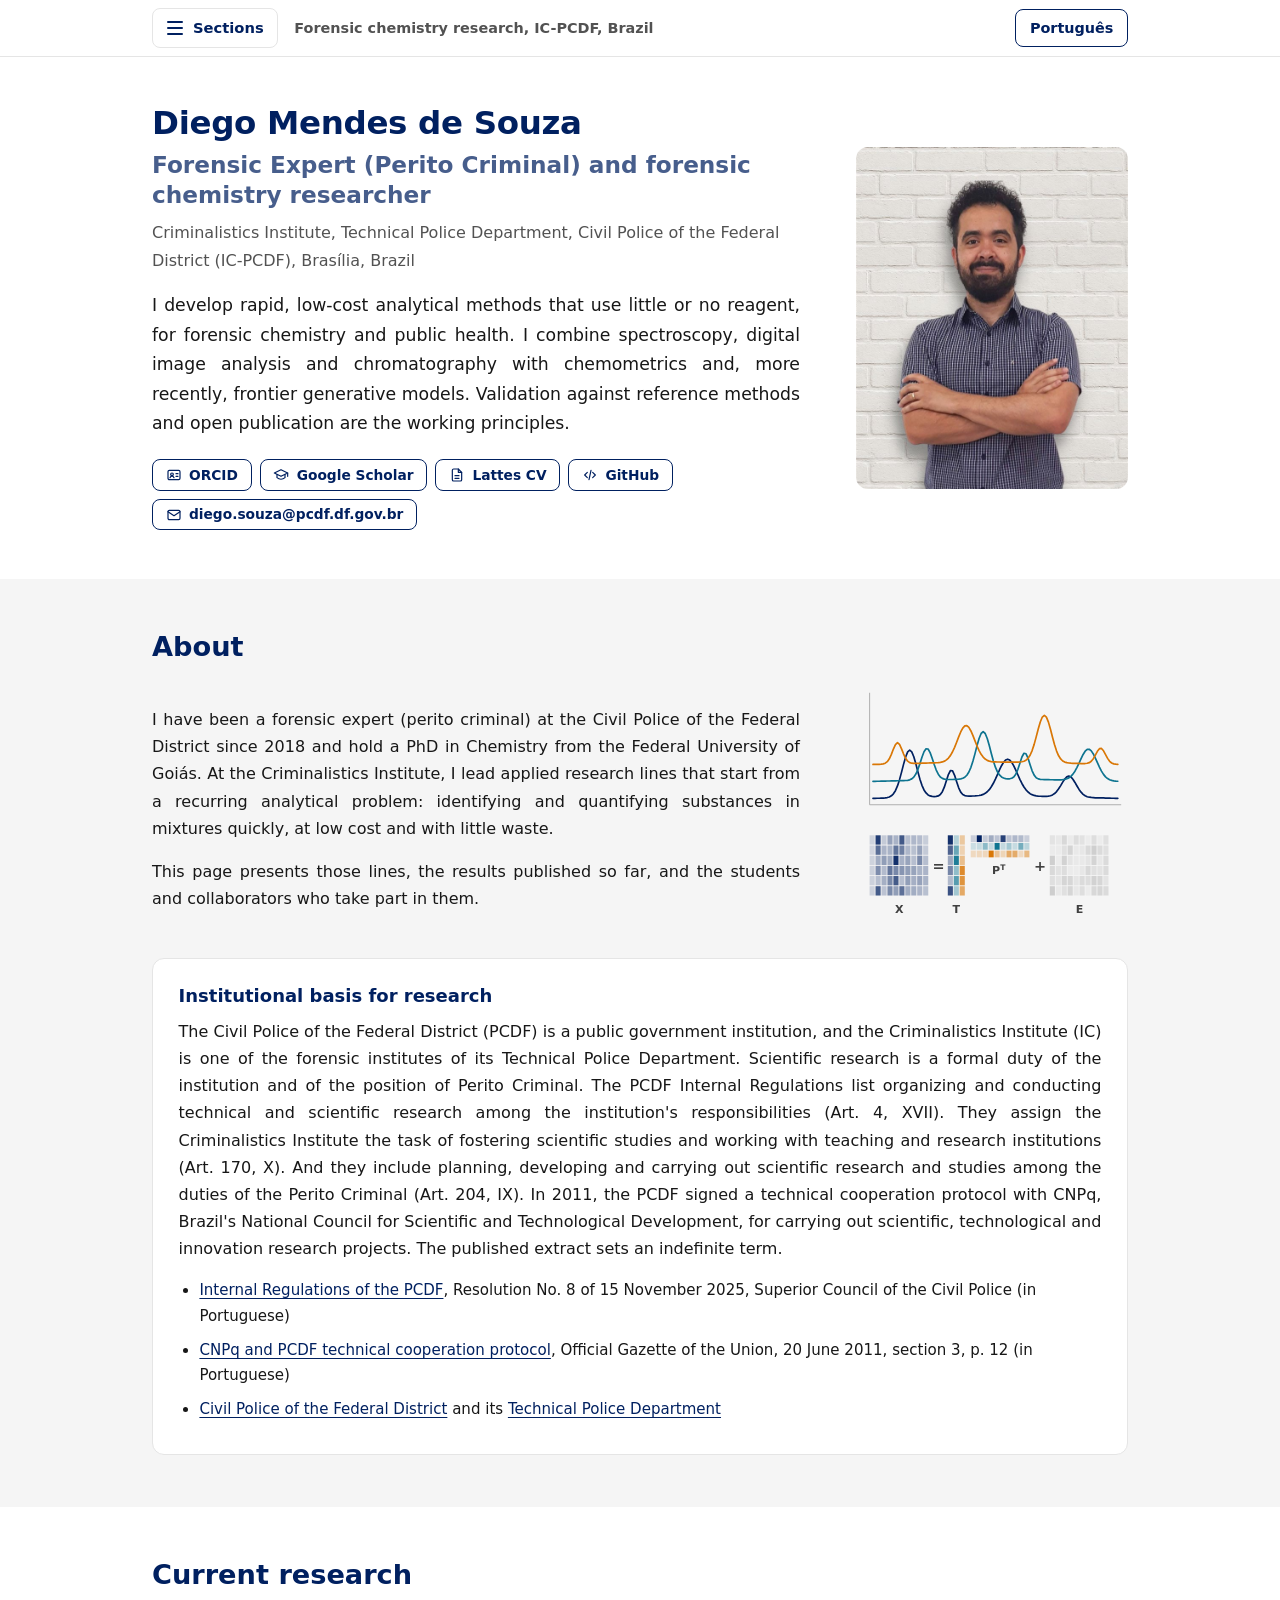
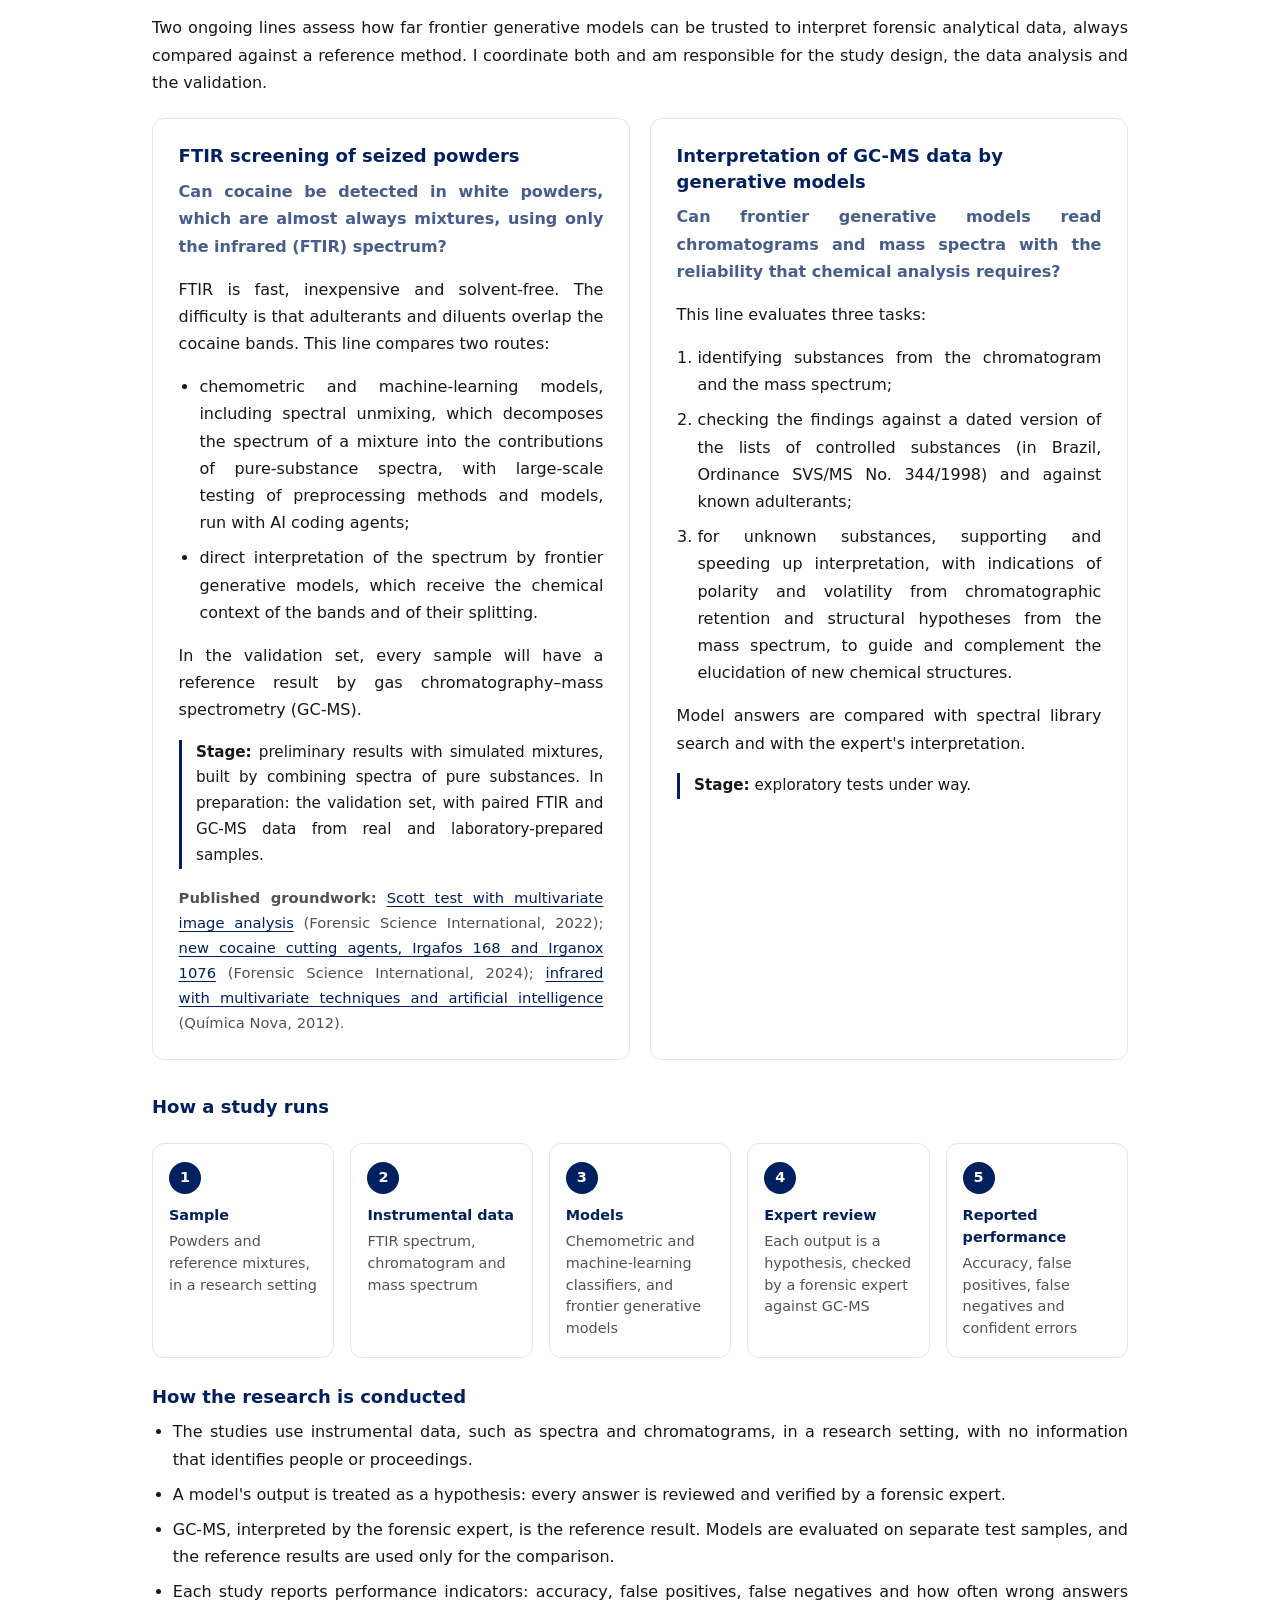
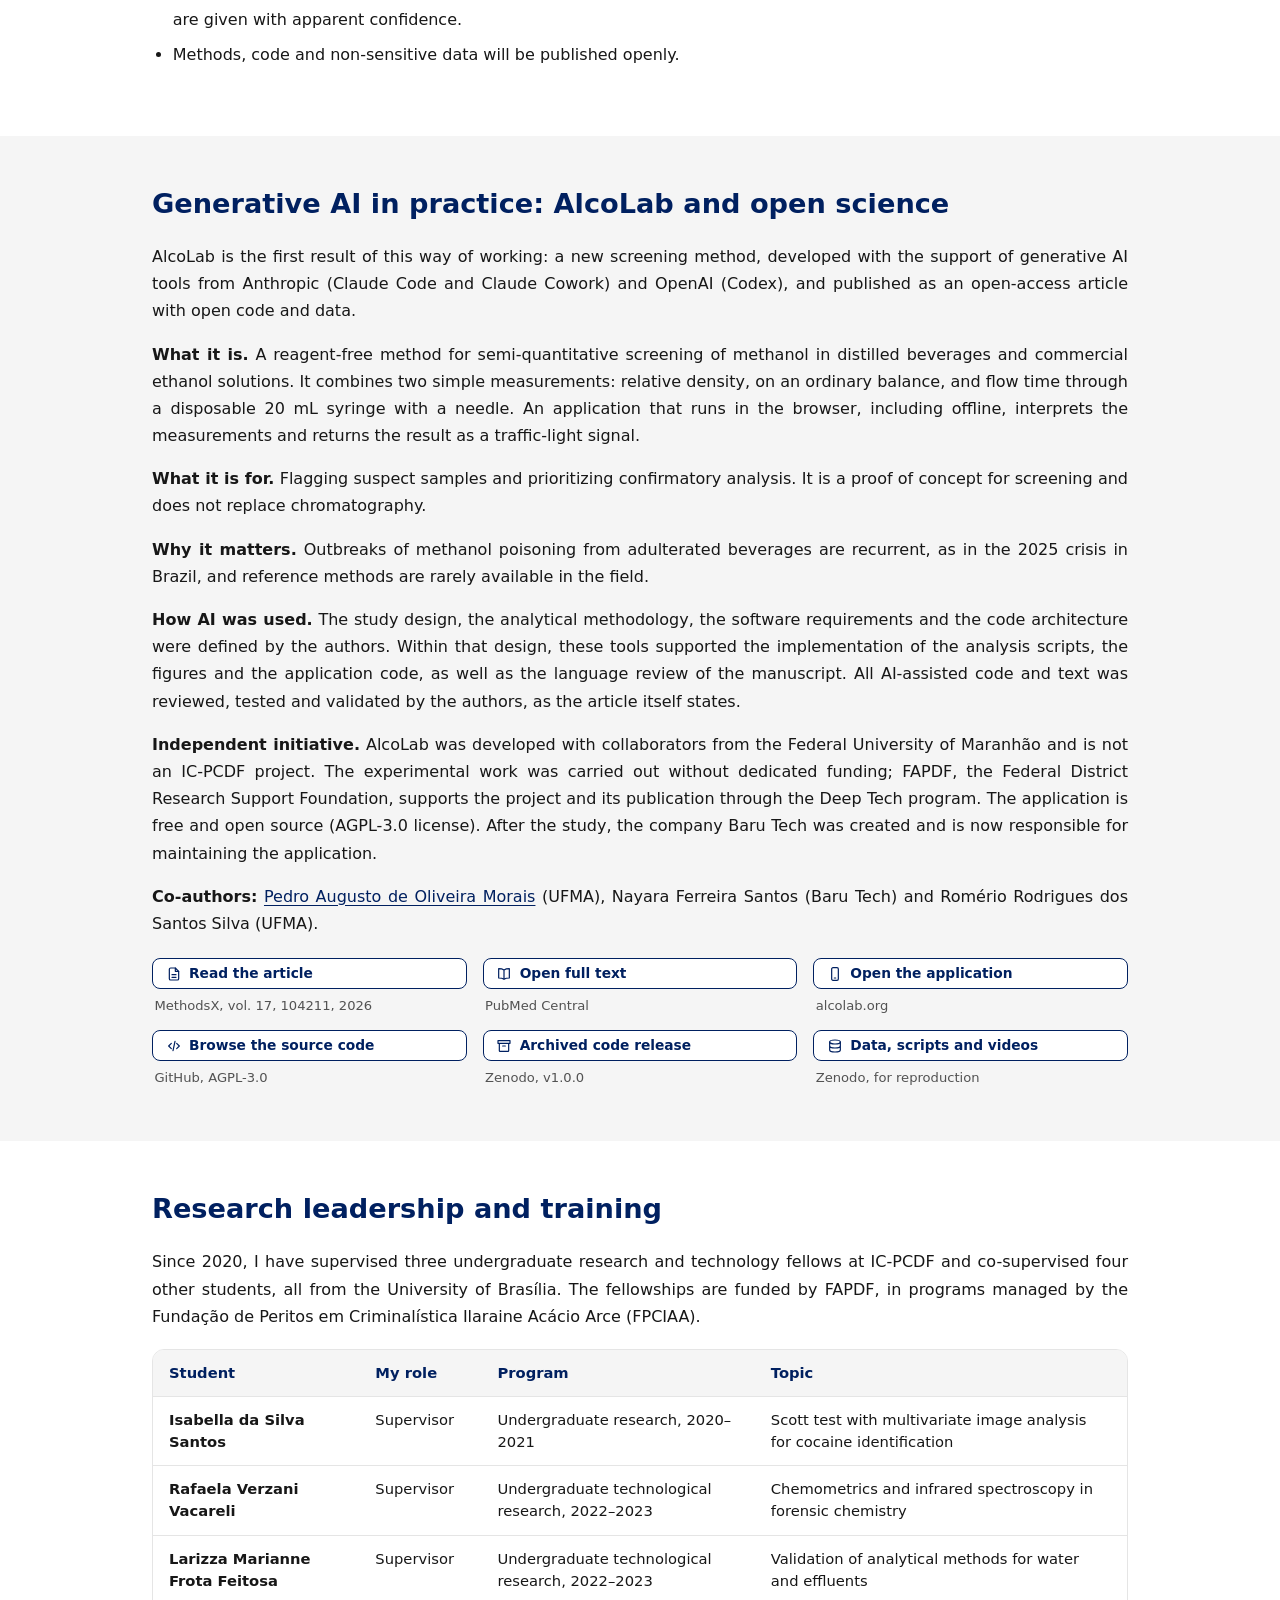
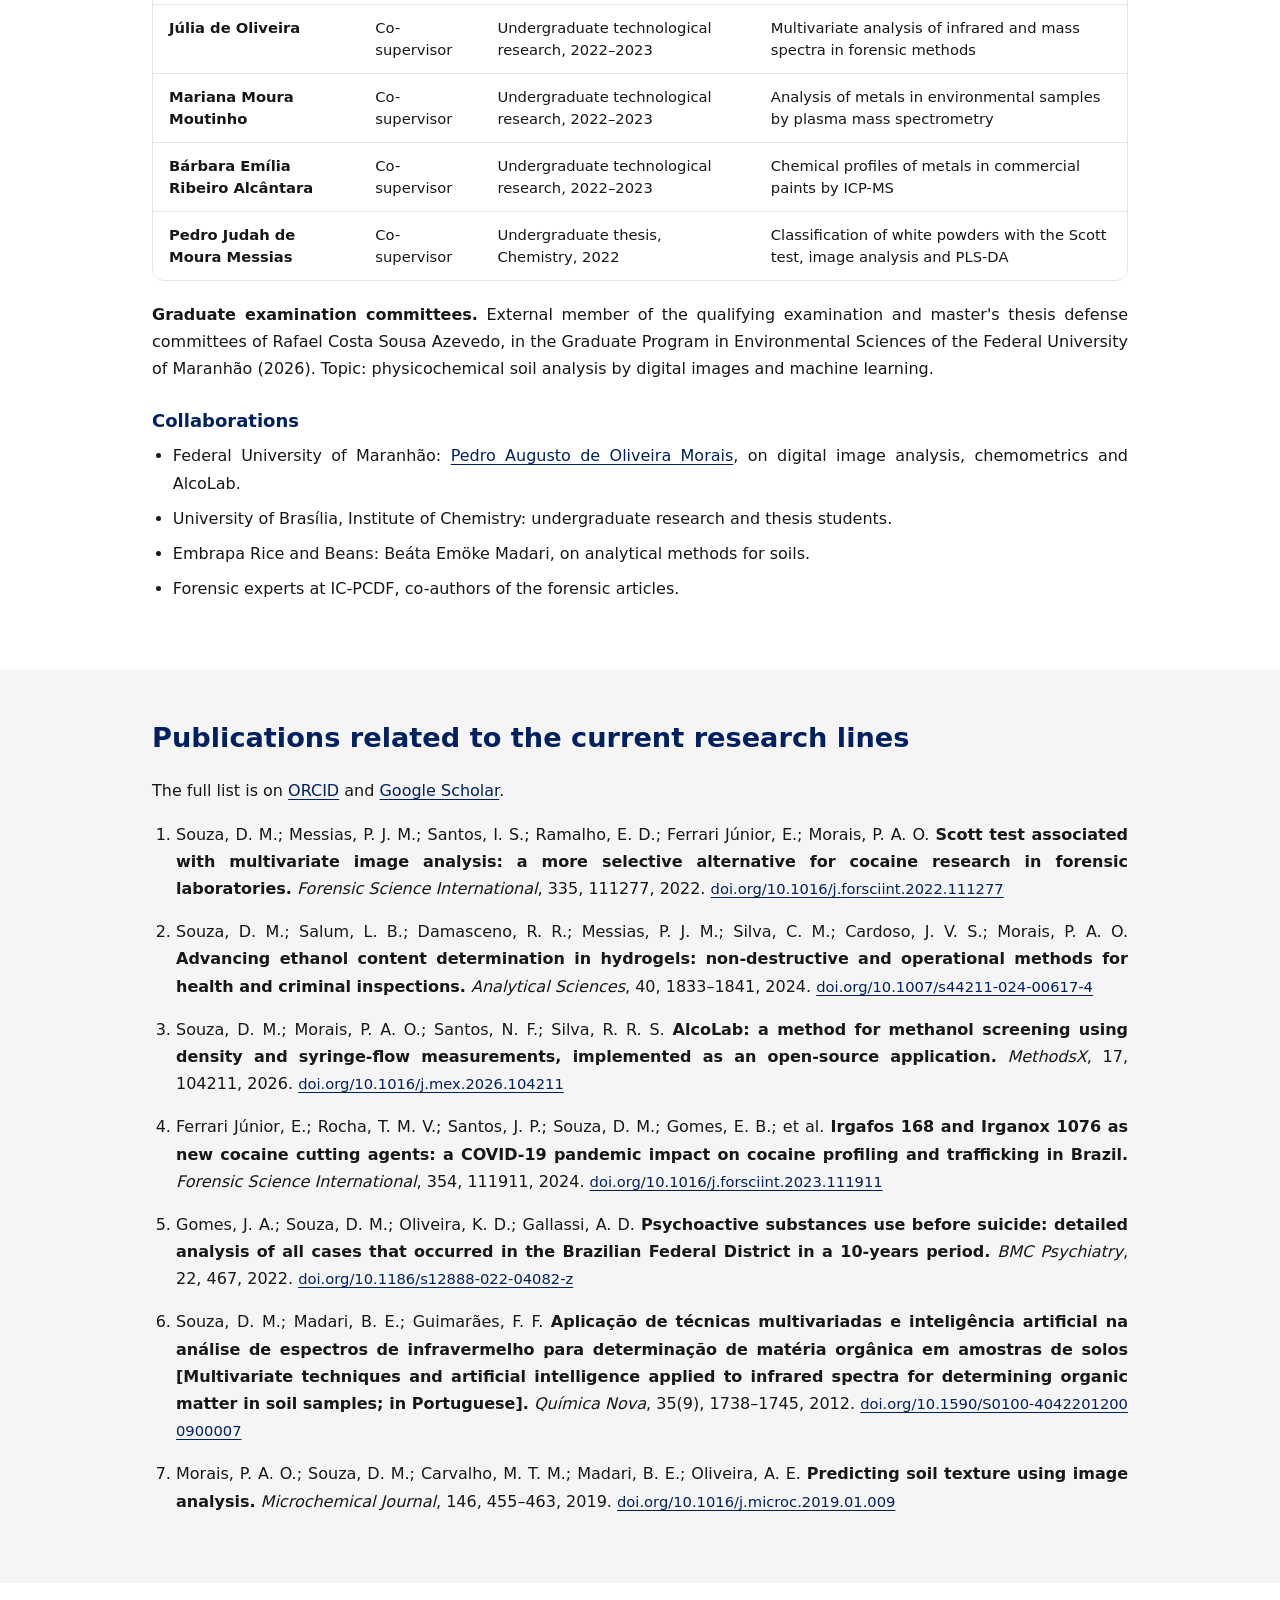
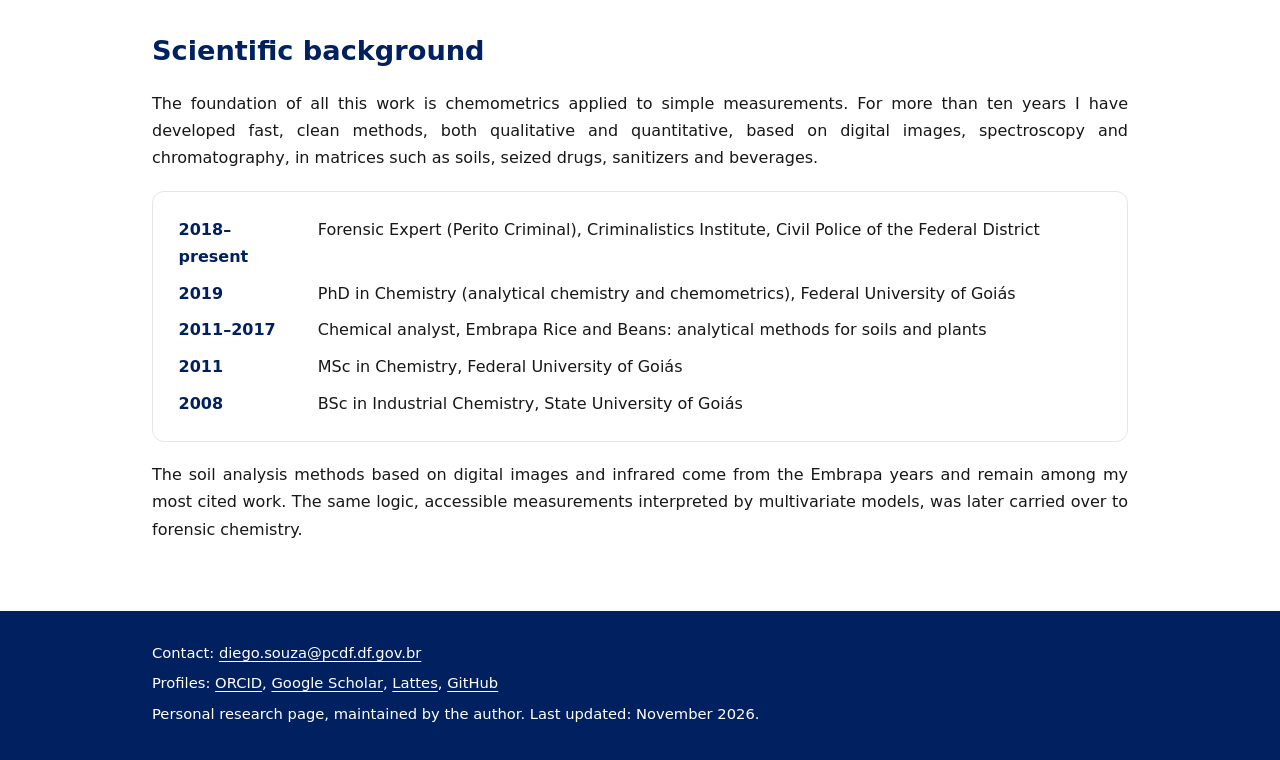
==== commit 28bb555a: "Keep the two research lines as distinct, equal lines" ====
--- a/index.html
+++ b/index.html
@@ -74,7 +74,7 @@
 
 <section id="research"><div class="wrap">
   <h2>Current research</h2>
-  <p>Two ongoing lines assess how far frontier generative models can be trusted to interpret forensic analytical data, always compared against a reference method. I coordinate both and am responsible for the study design, the data analysis and the validation. FTIR screening is the main project; the GC-MS study complements it.</p>
+  <p>Two ongoing lines assess how far frontier generative models can be trusted to interpret forensic analytical data, always compared against a reference method. I coordinate both and am responsible for the study design, the data analysis and the validation.</p>
 
   <div class="lines">
     <article class="line">
